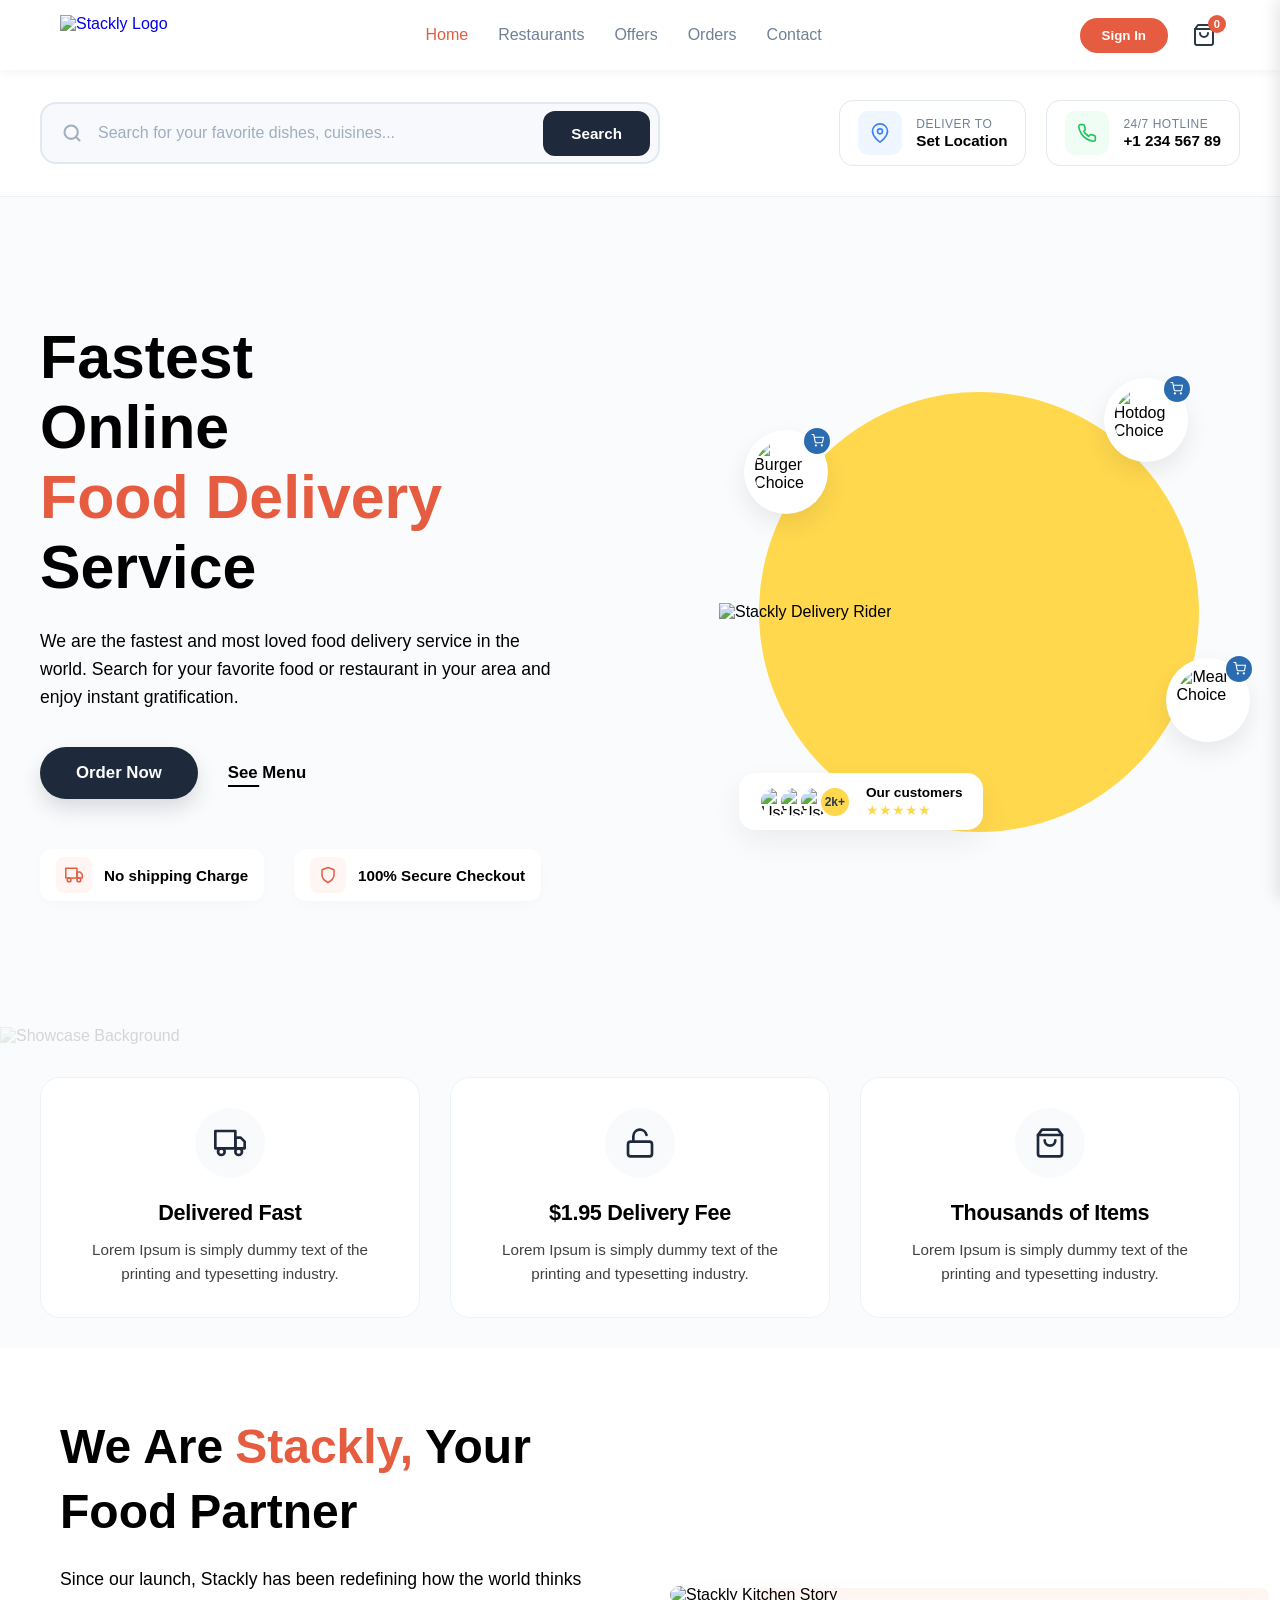
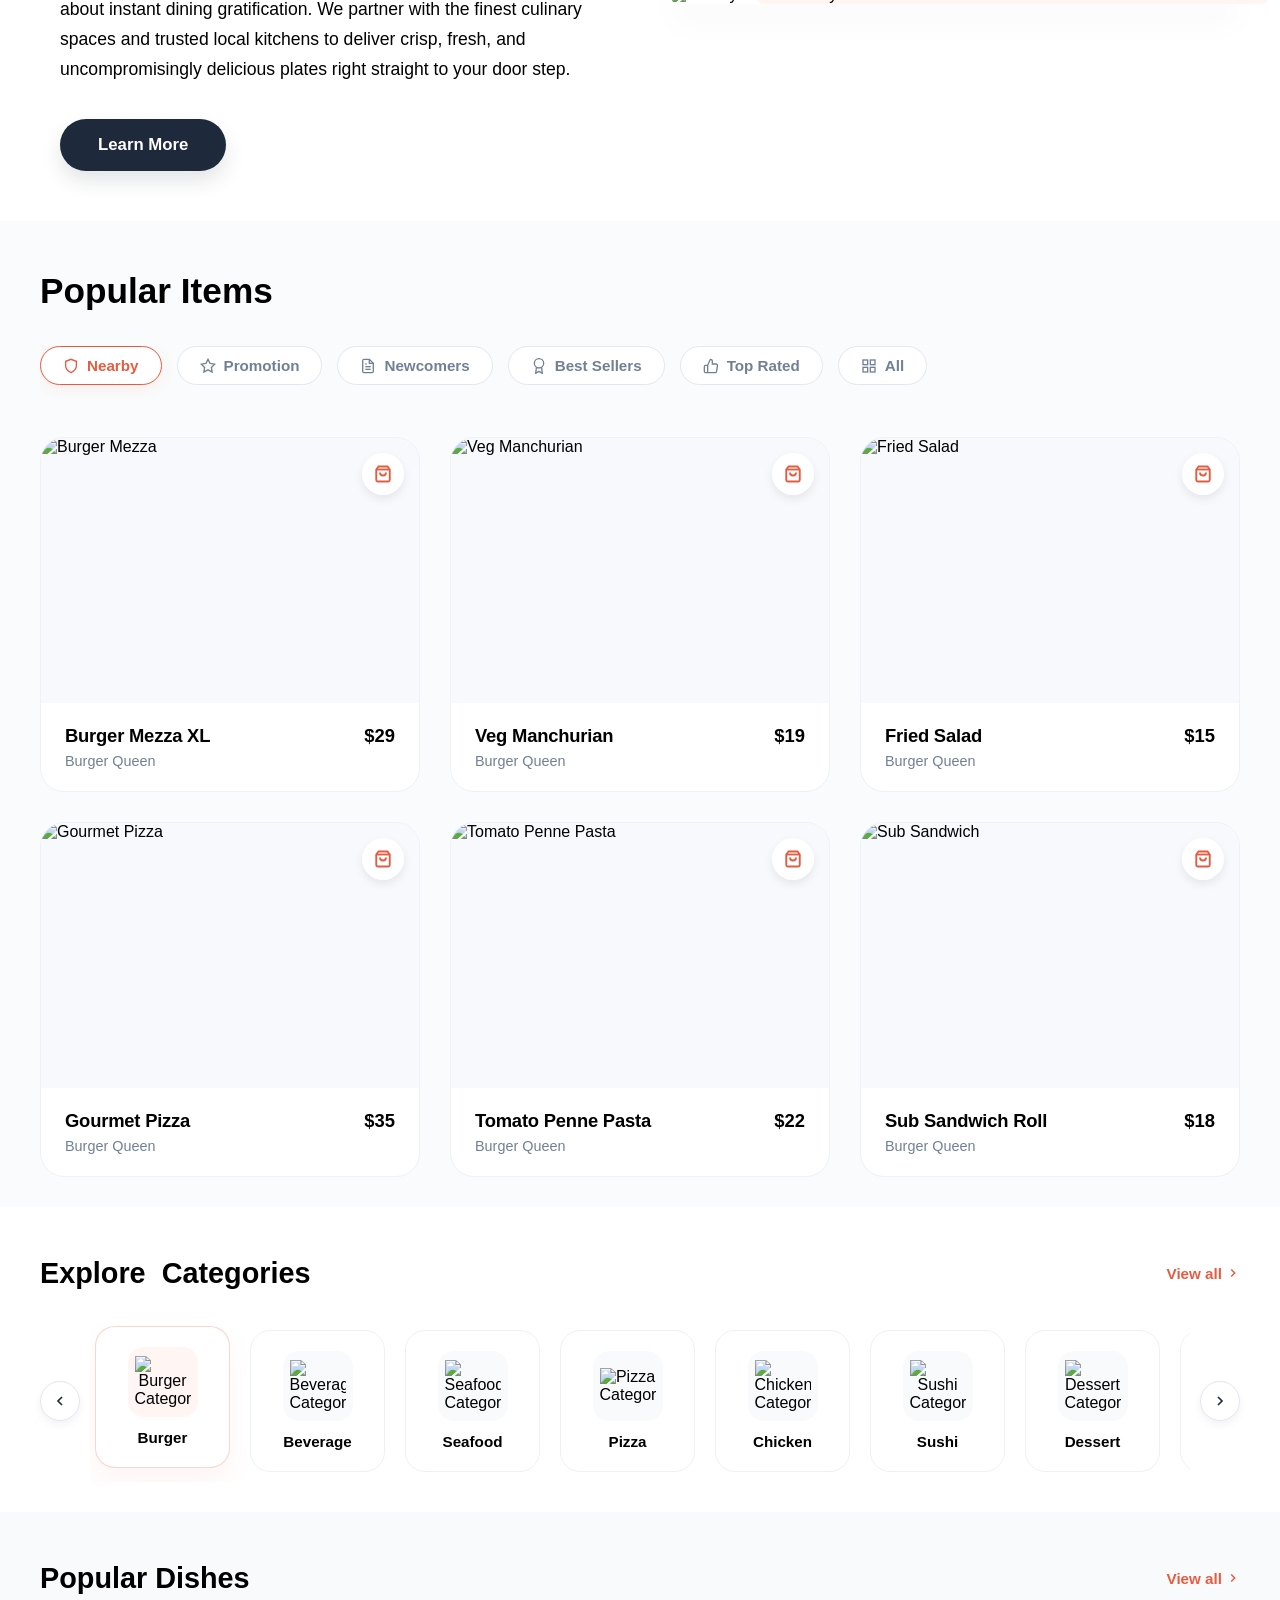
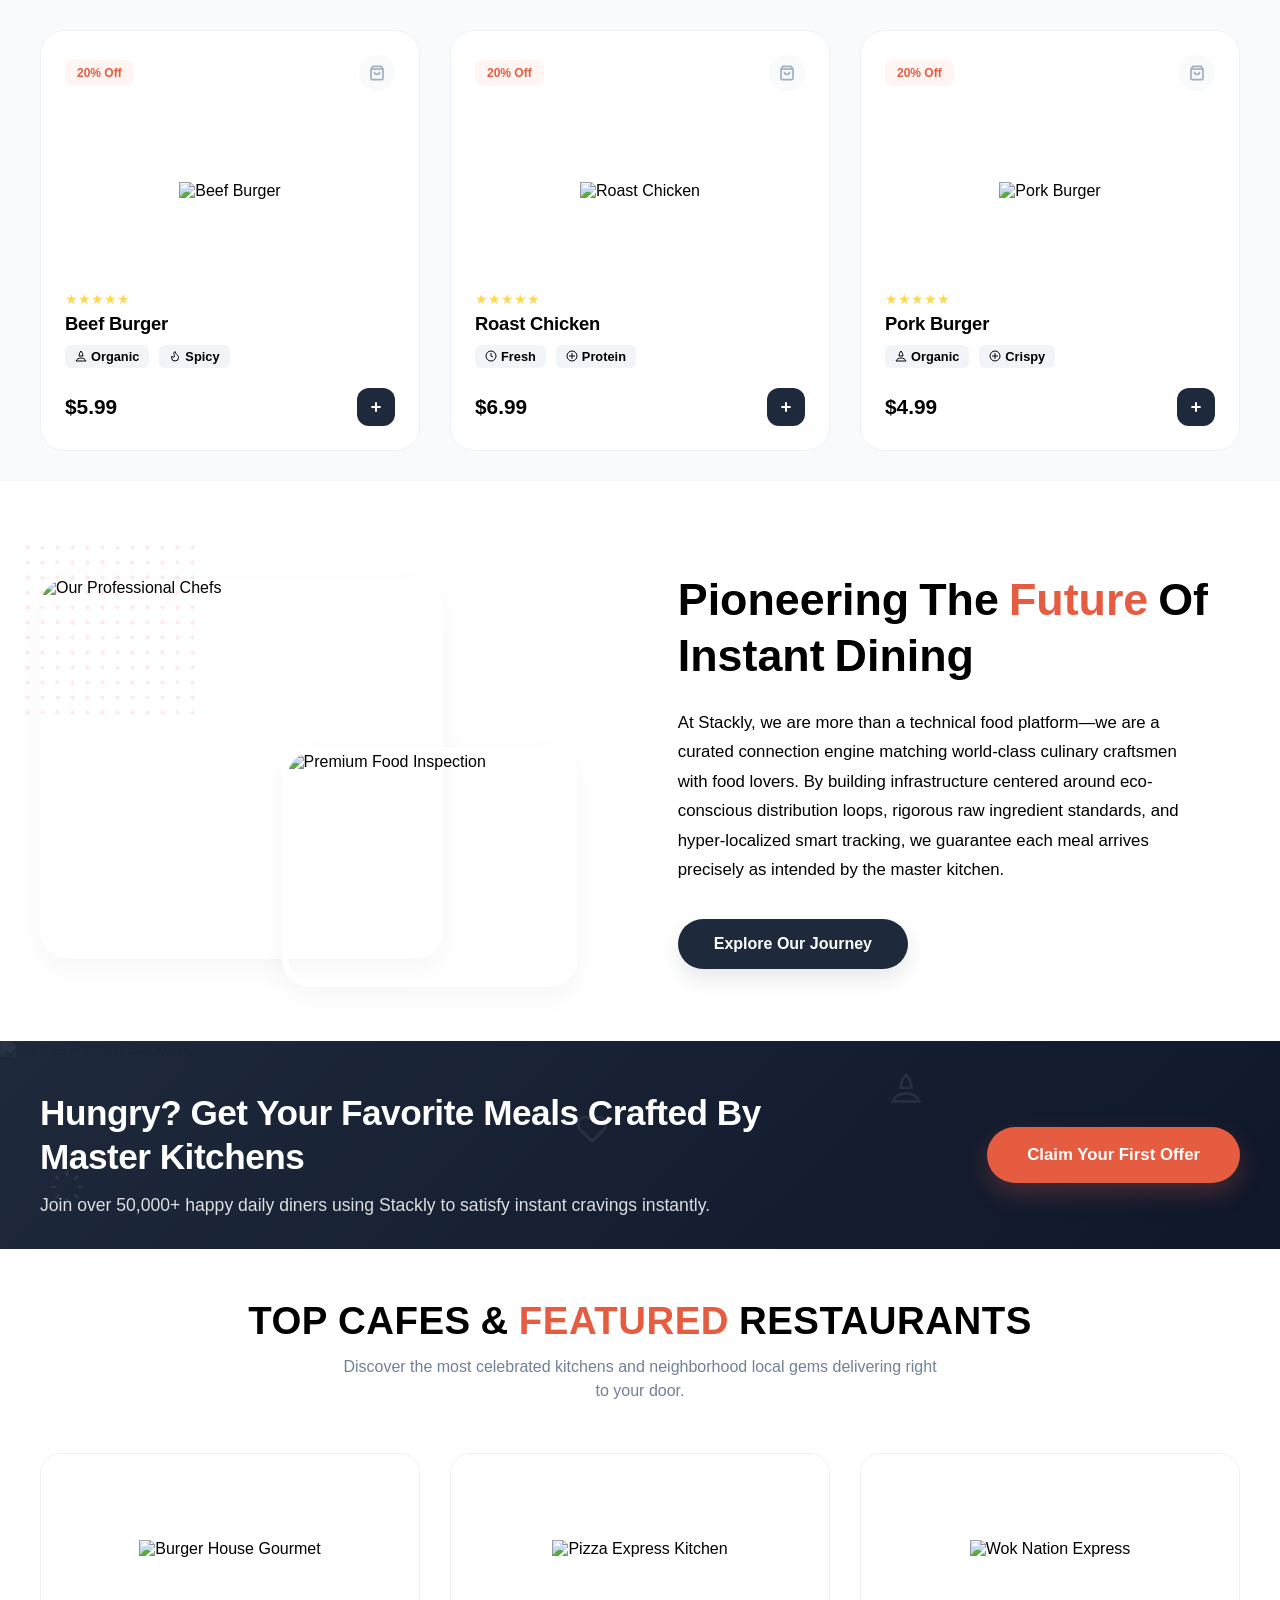
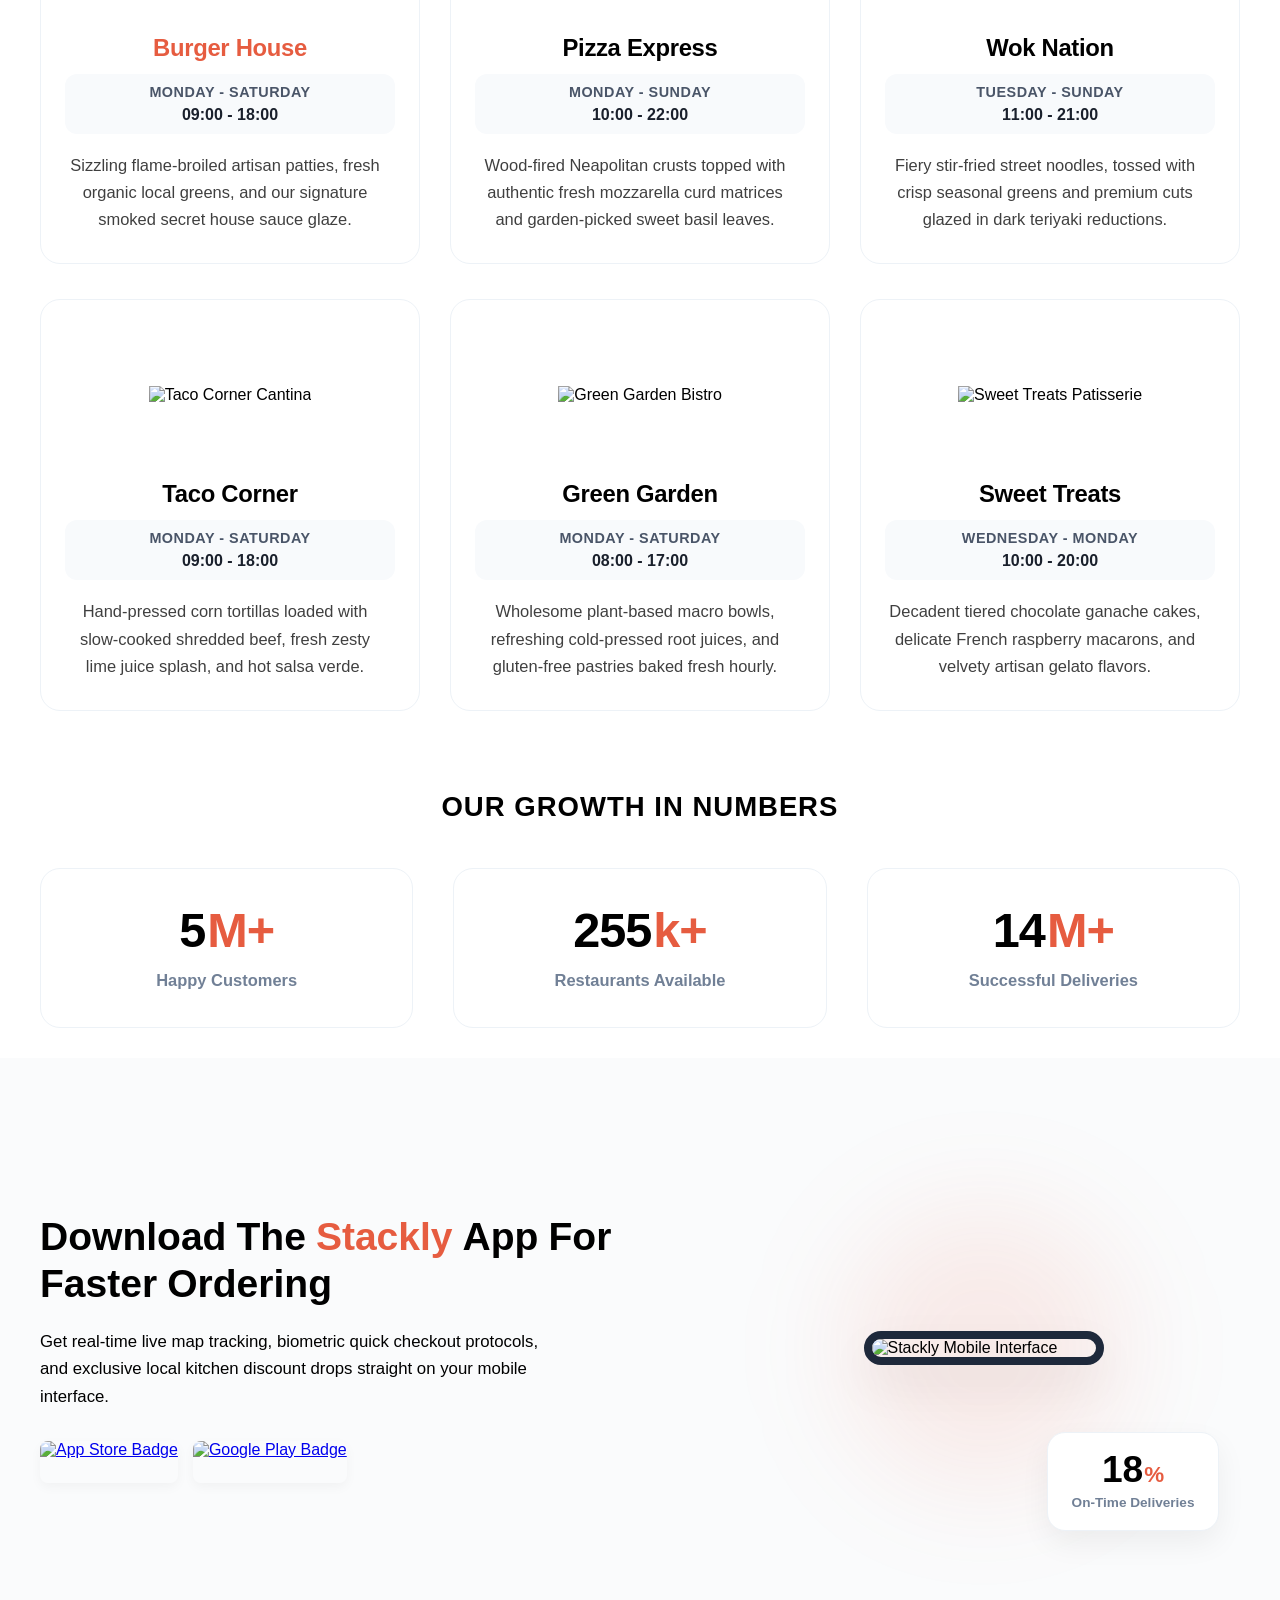
==== index.html @ bad21a30 "Add new project folder" ====
<!DOCTYPE html>
<html lang="en">
<head>
    <meta charset="UTF-8">
    <meta name="viewport" content="width=device-width, initial-scale=1.0">
    <title>Stackly - Food Delivery</title>
    <!-- FontAwesome for background food icons -->
    <link rel="stylesheet" href="https://cloudflare.com">
    <!-- Link to external CSS -->
    <link rel="stylesheet" href="style.css">
</head>
<body>

    <!-- PRELOADER PAGE -->
    <div id="preloader">
        <!-- Floating Decorative Vectors -->
        <i class="fa-solid fa-burger bg-icon"></i>
        <i class="fa-solid fa-pizza-slice bg-icon"></i>
        <i class="fa-solid fa-drumstick-bite bg-icon"></i>
        <i class="fa-solid fa-ice-cream bg-icon"></i>
        <i class="fa-solid fa-donut bg-icon"></i>
        <i class="fa-solid fa-hotdog bg-icon"></i>

        <div class="loader-content">
            <!-- Animated Scooter Vector -->
            <div class="scooter-wrapper">
                <div class="speed-lines"></div>
                <svg class="scooter-svg" viewBox="0 0 24 24">
                    <path d="M19 15c-1.66 0-3-1.34-3-3s1.34-3 3-3 3 1.34 3 3-1.34 3-3 3m-9-2c0-.55-.45-1-1-1H8v2h1c.55 0 1-.45 1-1m-4 2c-1.66 0-3-1.34-3-3s1.34-3 3-3 3 1.34 3 3-1.34 3-3 3m13.5-11H15v2h3.5c.28 0 .5.22.5.5v1.65l-2.08 4.16C16.58 9.53 16.1 9 15.5 9H11V7h1V5h-2v2h1v2H7.26c-.42-1.16-1.52-2-2.81-2-1.38 0-2.57.93-2.92 2.22L1 9.34V11h2.09c.35 1.29 1.54 2.22 2.92 2.22.84 0 1.6-.35 2.15-.92H11v1.42c-.6.47-1.08 1.12-1.35 1.88-1.27-.3-2.45-.6-3.65-.9l-.5 1.94c1.2.3 2.38.6 3.65.9C9.4 17.47 10.1 18 11 18h4.5c1.66 0 3-1.34 3-3v-1.78l2.67-5.34c.53-1.07-.25-2.38-1.45-2.38-.07 0-.15 0-.22.03V5.5c0-1.38-1.12-2.5-2.5-2.5z"/>
                </svg>
            </div>

            <!-- Brand Info -->
            <h1 class="brand-name">Stackly</h1>
            <p class="tagline">Deliciousness delivered instantly</p>

            <!-- Custom 2-second Bar -->
            <div class="progress-bar-container">
                <div class="progress-bar" id="progress"></div>
            </div>
        </div>
    </div>

    

<script>
    document.addEventListener("DOMContentLoaded", () => {
    const progressBar = document.getElementById("progress");
    const preloader = document.getElementById("preloader");

    // Start the progress bar animation immediately on DOM load
    setTimeout(() => {
        progressBar.style.width = "100%";
    }, 50);

    // Hide the preloader completely after exactly 2 seconds (2000 milliseconds)
    setTimeout(() => {
        preloader.classList.add("hide-preloader");
        document.body.style.overflow = "auto"; // Re-enable body scrolling
    }, 2000);
});

</script>

<header class="main-header">
        <div class="header-container">
            <!-- Brand Logo (Refreshes Page) -->
            <a href="index.html" class="logo-container" onclick="window.location.reload();">
                <img src="https://placeholder.com" alt="Stackly Logo" class="brand-logo">
            </a>

            <!-- Desktop Navigation Menus (Centered) -->
            <nav class="nav-menu">
                <a href="#" class="nav-link active">Home</a>
                <a href="#" class="nav-link">Restaurants</a>
                <a href="#" class="nav-link">Offers</a>
                <a href="#" class="nav-link">Orders</a>
                <a href="#" class="nav-link">Contact</a>
            </nav>

            <!-- Right Side Actions (Auth, Cart, Hamburger Trigger) -->
            <div class="header-actions">
                <button class="btn-auth">Sign In</button>
                
                <!-- Fixed Cart Icon using Inline SVG Vector -->
                <a href="404.html" class="cart-icon-btn" title="View Cart">
                    <svg class="header-svg-icon" viewBox="0 0 24 24" fill="none" stroke="currentColor" stroke-width="2" stroke-linecap="round" stroke-linejoin="round">
                        <path d="M6 2L3 6v14a2 2 0 0 0 2 2h14a2 2 0 0 0 2-2V6l-3-4z"></path>
                        <line x1="3" y1="6" x2="21" y2="6"></line>
                        <path d="M16 10a4 4 0 0 1-8 0"></path>
                    </svg>
                    <span class="cart-badge">0</span>
                </a>

                <!-- Mobile Hamburger Trigger using Inline SVG Vector -->
                <button class="hamburger-btn" id="hamburger-trigger" aria-label="Open Menu">
                    <svg class="header-svg-icon" viewBox="0 0 24 24" fill="none" stroke="currentColor" stroke-width="2" stroke-linecap="round" stroke-linejoin="round">
                        <line x1="3" y1="12" x2="21" y2="12"></line>
                        <line x1="3" y1="6" x2="21" y2="6"></line>
                        <line x1="3" y1="18" x2="21" y2="18"></line>
                    </svg>
                </button>
            </div>
        </div>
    </header>

    <!-- Mobile Navigation Drawer Overlay -->
    <div class="mobile-drawer-overlay" id="mobile-overlay"></div>

    <!-- Mobile Navigation Side Drawer (75% width) -->
    <aside class="mobile-drawer" id="mobile-drawer">
        <div class="drawer-header">
            <span class="drawer-brand">Stackly</span>
            <!-- Close Drawer Button using Inline SVG Vector -->
            <button class="close-drawer-btn" id="close-drawer" aria-label="Close Menu">
                <svg class="header-svg-icon" viewBox="0 0 24 24" fill="none" stroke="currentColor" stroke-width="2" stroke-linecap="round" stroke-linejoin="round">
                    <line x1="18" y1="6" x2="6" y2="18"></line>
                    <line x1="6" y1="6" x2="18" y2="18"></line>
                </svg>
            </button>
        </div>
        <nav class="mobile-nav-menu">
            <a href="#" class="mobile-nav-link active">Home</a>
            <a href="#" class="mobile-nav-link">Restaurants</a>
            <a href="#" class="mobile-nav-link">Offers</a>
            <a href="#" class="mobile-nav-link">Orders</a>
            <a href="#" class="mobile-nav-link">Contact</a>
        </nav>
        <div class="drawer-footer">
            <button class="btn-auth-mobile">Sign In</button>
        </div>
    </aside>

  

  



<script>
 document.addEventListener("DOMContentLoaded", () => {
    const hamburgerTrigger = document.getElementById("hamburger-trigger");
    const closeDrawerBtn = document.getElementById("close-drawer");
    const mobileOverlay = document.getElementById("mobile-overlay");
    const mobileDrawer = document.getElementById("mobile-drawer");
    const bodyElement = document.body;

    // Open Drawer Menu and Activate Scroll Lock
    function openMobileMenu() {
        mobileDrawer.classList.add("active");
        mobileOverlay.classList.add("active");
        bodyElement.classList.add("no-scroll");
    }

    // Close Drawer Menu and Restore Page Scrolling
    function closeMobileMenu() {
        mobileDrawer.classList.remove("active");
        mobileOverlay.classList.remove("active");
        bodyElement.classList.remove("no-scroll");
    }

    // Event Bindings
    if (hamburgerTrigger) {
        hamburgerTrigger.addEventListener("click", openMobileMenu);
    }

    if (closeDrawerBtn) {
        closeDrawerBtn.addEventListener("click", closeMobileMenu);
    }

    if (mobileOverlay) {
        mobileOverlay.addEventListener("click", closeMobileMenu);
    }
});


</script>

<!-- SEARCH & UTILITY LOCATION ROW -->
<section class="utility-section">
    <div class="utility-container">
        
        <!-- Left Side: Interactive Smart Search Field -->
        <div class="utility-search-box">
            <form id="hero-search-form" class="search-form-wrapper" novalidate>
                <div class="input-field-group">
                    <span class="input-icon">
                        <svg viewBox="0 0 24 24" fill="none" stroke="currentColor" stroke-width="2.5" stroke-linecap="round" stroke-linejoin="round"><circle cx="11" cy="11" r="8"></circle><line x1="21" y1="21" x2="16.65" y2="16.65"></line></svg>
                    </span>
                    <input type="text" id="food-search-input" placeholder="Search for your favorite dishes, cuisines..." autocomplete="off">
                    <span class="validation-bubble" id="search-error-msg">Please fill the field</span>
                </div>
                <button type="submit" class="btn-search-submit">Search</button>
            </form>
        </div>

        <!-- Right Side: Contact & Location Quick Filters -->
        <div class="utility-actions-box">
            <!-- Delivery Location Setup button -->
            <a href="404.html" class="utility-action-btn location-setup-btn" title="Set Location">
                <span class="action-icon-wrapper location-icon">
                    <svg viewBox="0 0 24 24" fill="none" stroke="currentColor" stroke-width="2" stroke-linecap="round" stroke-linejoin="round"><path d="M21 10c0 7-9 13-9 13s-9-6-9-13a9 9 0 0 1 18 0z"></path><circle cx="12" cy="10" r="3"></circle></svg>
                </span>
                <div class="action-btn-text">
                    <span class="btn-subtext">Deliver to</span>
                    <strong class="btn-maintext">Set Location</strong>
                </div>
            </a>

            <!-- Quick Support Hotline Callout -->
            <a href="404.html" class="utility-action-btn phone-support-btn" title="Call Support">
                <span class="action-icon-wrapper phone-icon">
                    <svg viewBox="0 0 24 24" fill="none" stroke="currentColor" stroke-width="2" stroke-linecap="round" stroke-linejoin="round"><path d="M22 16.92v3a2 2 0 0 1-2.18 2 19.79 19.79 0 0 1-8.63-3.07 19.5 19.5 0 0 1-6-6 19.79 19.79 0 0 1-3.07-8.67A2 2 0 0 1 4.11 2h3a2 2 0 0 1 2 1.72 12.84 12.84 0 0 0 .7 2.81 2 2 0 0 1-.45 2.11L8.09 9.91a16 16 0 0 0 6 6l1.27-1.27a2 2 0 0 1 2.11-.45 12.84 12.84 0 0 0 2.81.7A2 2 0 0 1 22 16.92z"></path></svg>
                </span>
                <div class="action-btn-text">
                    <span class="btn-subtext">24/7 Hotline</span>
                    <strong class="btn-maintext">+1 234 567 89</strong>
                </div>
            </a>
        </div>

    </div>
</section>

<style>
    /* --- Utility Section Structural Framework --- */
.utility-section {
    padding: 30px 20px;
    background-color: #ffffff;
    border-bottom: 1px solid #edf2f7;
    position: relative;
    z-index: 10;
}

.utility-container {
    max-width: 1200px;
    margin: 0 auto;
    display: flex;
    justify-content: space-between;
    align-items: center;
    gap: 30px;
    width: 100%;
}

/* --- Left Column: Form & Validation UI --- */
.utility-search-box {
    flex: 1;
    max-width: 620px;
}

.search-form-wrapper {
    display: flex;
    align-items: center;
    background-color: #f7f9fc;
    border: 2px solid #e2e8f0;
    border-radius: 16px;
    padding: 6px 8px;
    transition: border-color var(--transition-fast), box-shadow var(--transition-fast);
}

.search-form-wrapper:focus-within {
    border-color: var(--primary-color);
    box-shadow: 0 0 0 4px rgba(230, 92, 64, 0.1);
    background-color: #ffffff;
}

.input-field-group {
    position: relative;
    display: flex;
    align-items: center;
    flex: 1;
}

.input-icon {
    color: #a0aec0;
    margin-left: 12px;
    display: inline-flex;
    align-items: center;
}

.input-icon svg {
    width: 20px;
    height: 20px;
}

#food-search-input {
    width: 100%;
    border: none;
    background: transparent;
    padding: 14px 16px;
    font-size: 1rem;
    font-weight: 500;
    color: #000000;
    outline: none;
}

#food-search-input::placeholder {
    color: #a0aec0;
}

.btn-search-submit {
    background-color: #1e293b;
    color: var(--white);
    border: none;
    padding: 14px 28px;
    border-radius: 12px;
    font-weight: 700;
    font-size: 0.95rem;
    cursor: pointer;
    transition: background-color var(--transition-fast), transform 0.1s ease;
}

.btn-search-submit:hover {
    background-color: var(--primary-color);
}

.btn-search-submit:active {
    transform: scale(0.97);
}

/* Intelligent Validation Bubble Popup */
.validation-bubble {
    position: absolute;
    bottom: calc(100% + 15px);
    left: 16px;
    background-color: #ff4d4d;
    color: var(--white);
    padding: 8px 16px;
    border-radius: 8px;
    font-size: 0.85rem;
    font-weight: 600;
    box-shadow: 0 4px 12px rgba(255, 77, 77, 0.25);
    opacity: 0;
    visibility: hidden;
    transform: translateY(10px);
    transition: opacity 0.3s cubic-bezier(0.175, 0.885, 0.32, 1.275), 
                transform 0.3s cubic-bezier(0.175, 0.885, 0.32, 1.275);
}

.validation-bubble::after {
    content: '';
    position: absolute;
    top: 100%;
    left: 20px;
    border-width: 6px;
    border-style: solid;
    border-color: #ff4d4d transparent transparent transparent;
}

.validation-bubble.show-error {
    opacity: 1;
    visibility: visible;
    transform: translateY(0);
}

/* Shake Animation Framework for errors */
@keyframes errorShake {
    0%, 100% { transform: translateX(0); }
    20%, 60% { transform: translateX(-6px); }
    40%, 80% { transform: translateX(6px); }
}

.search-form-wrapper.shake {
    animation: errorShake 0.4s ease-in-out;
    border-color: #ff4d4d !important;
}

/* --- Right Column: Utility Action Cards --- */
.utility-actions-box {
    display: flex;
    align-items: center;
    gap: 20px;
}

.utility-action-btn {
    display: flex;
    align-items: center;
    gap: 14px;
    background-color: #ffffff;
    border: 1px solid #e2e8f0;
    padding: 10px 18px;
    border-radius: 14px;
    text-decoration: none;
    transition: border-color var(--transition-fast), box-shadow var(--transition-fast), transform var(--transition-fast);
}

.utility-action-btn:hover {
    border-color: var(--primary-color);
    box-shadow: 0 6px 16px rgba(0, 0, 0, 0.04);
    transform: translateY(-2px);
}

.action-icon-wrapper {
    width: 44px;
    height: 44px;
    border-radius: 10px;
    display: flex;
    align-items: center;
    justify-content: center;
    transition: background-color var(--transition-fast), color var(--transition-fast);
}

.location-icon { background-color: #eff6ff; color: #3b82f6; }
.phone-icon { background-color: #f0fdf4; color: #22c55e; }

.utility-action-btn:hover .location-icon { background-color: #3b82f6; color: var(--white); }
.utility-action-btn:hover .phone-icon { background-color: #22c55e; color: var(--white); }

.action-icon-wrapper svg {
    width: 20px;
    height: 20px;
}

.action-btn-text {
    display: flex;
    flex-direction: column;
}

.btn-subtext {
    font-size: 0.75rem;
    color: #718096;
    font-weight: 500;
    text-transform: uppercase;
    letter-spacing: 0.5px;
}

.btn-maintext {
    font-size: 0.95rem;
    color: #000000;
    font-weight: 700;
    margin-top: 1px;
}

/* --- Cross-Device Grid Responsiveness --- */
@media (max-width: 991px) {
    .utility-container {
        flex-direction: column;
        align-items: stretch;
        gap: 20px;
    }
    .utility-search-box {
        max-width: 100%;
    }
    .utility-actions-box {
        justify-content: flex-start;
    }
}

@media (max-width: 580px) {
    .utility-actions-box {
        flex-direction: column;
        align-items: stretch;
        gap: 12px;
    }
    .search-form-wrapper {
        flex-direction: column;
        padding: 8px;
        gap: 8px;
        border-radius: 12px;
    }
    .input-field-group {
        width: 100%;
    }
    #food-search-input {
        padding: 10px 12px;
    }
    .btn-search-submit {
        width: 100%;
        padding: 12px;
    }
    .validation-bubble {
        bottom: auto;
        top: calc(100% + 8px);
        left: 0;
        width: 100%;
        text-align: center;
        z-index: 20;
    }
    .validation-bubble::after {
        display: none; /* Hide standard structural pointer on small views */
    }
}

</style>

<script>
    // --- Search Field Inline Validation Mechanics ---
document.addEventListener("DOMContentLoaded", () => {
    const searchForm = document.getElementById("hero-search-form");
    const searchInput = document.getElementById("food-search-input");
    const errorMsg = document.getElementById("search-error-msg");

    if (searchForm && searchInput && errorMsg) {
        searchForm.addEventListener("submit", (e) => {
            e.preventDefault(); // Pause pipeline to evaluate content space
            
            const queryValue = searchInput.value.trim();

            if (queryValue === "") {
                // Trigger structural error configuration flags
                searchForm.classList.add("shake");
                errorMsg.classList.add("show-error");

                // Reset animation classes after visual completion sequence
                setTimeout(() => {
                    searchForm.classList.remove("shake");
                }, 400);
            } else {
                // Input validation passes successfully -> route directly into 404 page layout
                window.location.href = "404.html";
            }
        });

        // Proactively hide visual error indicators when the user types a correction
        searchInput.addEventListener("input", () => {
            if (searchInput.value.trim() !== "") {
                errorMsg.classList.remove("show-error");
            }
        });
    }
});

</script>
<section class="hero-section">
    <div class="hero-container">
        
        <!-- Left Side Text & Action Column -->
        <div class="hero-left-content">
            <h1 class="hero-title">
                <span class="slide-word left">Fastest</span>
                <span class="slide-word right">Online</span>
                <span class="slide-word left accent-text">Food Delivery</span>
                <span class="slide-word right">Service</span>
            </h1>
            
            <p class="hero-description">
                We are the fastest and most loved food delivery service in the world. Search for your favorite food or restaurant in your area and enjoy instant gratification.
            </p>
            
            <div class="hero-cta-group">
                <button class="btn-primary-cta">Order Now</button>
                <a href="#" class="btn-text-link">See Menu</a>
            </div>
            
            <!-- Sequential Trust Badges -->
            <div class="hero-features-list">
                <div class="feature-item">
                    <div class="feature-icon-box">
                        <svg viewBox="0 0 24 24" fill="none" stroke="currentColor" stroke-width="2" stroke-linecap="round" stroke-linejoin="round"><rect x="1" y="3" width="15" height="13"></rect><polygon points="16 8 20 8 23 11 23 16 16 16 16 8"></polygon><circle cx="5.5" cy="18.5" r="2.5"></circle><circle cx="18.5" cy="18.5" r="2.5"></circle></svg>
                    </div>
                    <span class="feature-text">No shipping Charge</span>
                </div>
                <div class="feature-item">
                    <div class="feature-icon-box">
                        <svg viewBox="0 0 24 24" fill="none" stroke="currentColor" stroke-width="2" stroke-linecap="round" stroke-linejoin="round"><path d="M12 22s8-4 8-10V5l-8-3-8 3v7c0 6 8 10 8 10z"></path></svg>
                    </div>
                    <span class="feature-text">100% Secure Checkout</span>
                </div>
            </div>
        </div>

        <!-- Right Side Banner Imagery -->
        <div class="hero-right-graphics">
            <!-- Yellow Backdrop Disc -->
            <div class="yellow-circle-backdrop"></div>
            
            <!-- Main Courier Component Image -->
            <div class="main-image-wrapper">
                <img src="https://placeholder.com" alt="Stackly Delivery Rider" class="delivery-hero-img">
            </div>

            <!-- Floating Product Food Badges -->
            <div class="floating-badge badge-burger">
                <img src="https://placeholder.com" alt="Burger Choice">
                <span class="badge-cart-indicator"><svg viewBox="0 0 24 24" fill="none" stroke="currentColor" stroke-width="2"><circle cx="9" cy="21" r="1"></circle><circle cx="20" cy="21" r="1"></circle><path d="M1 1h4l2.68 13.39a2 2 0 0 0 2 1.61h9.72a2 2 0 0 0 2-1.61L23 6H6"></path></svg></span>
            </div>
            <div class="floating-badge badge-hotdog">
                <img src="https://placeholder.com" alt="Hotdog Choice">
                <span class="badge-cart-indicator"><svg viewBox="0 0 24 24" fill="none" stroke="currentColor" stroke-width="2"><circle cx="9" cy="21" r="1"></circle><circle cx="20" cy="21" r="1"></circle><path d="M1 1h4l2.68 13.39a2 2 0 0 0 2 1.61h9.72a2 2 0 0 0 2-1.61L23 6H6"></path></svg></span>
            </div>
            <div class="floating-badge badge-combo">
                <img src="https://placeholder.com" alt="Meal Choice">
                <span class="badge-cart-indicator"><svg viewBox="0 0 24 24" fill="none" stroke="currentColor" stroke-width="2"><circle cx="9" cy="21" r="1"></circle><circle cx="20" cy="21" r="1"></circle><path d="M1 1h4l2.68 13.39a2 2 0 0 0 2 1.61h9.72a2 2 0 0 0 2-1.61L23 6H6"></path></svg></span>
            </div>

            <!-- Social Proof Floating Review Card -->
            <div class="floating-card-customers">
                <div class="customer-avatar-row">
                    <img src="https://placeholder.com" alt="User 1" class="avatar-thumb">
                    <img src="https://placeholder.com" alt="User 2" class="avatar-thumb">
                    <img src="https://placeholder.com" alt="User 3" class="avatar-thumb">
                    <div class="avatar-count-badge">2k+</div>
                </div>
                <div class="customer-card-text">
                    <strong>Our customers</strong>
                    <span class="rating-stars">★★★★★</span>
                </div>
            </div>
        </div>

    </div>
</section>

<style>
    /* --- Global Theme Reference Tokens --- */
:root {
    --primary-color: #e65c40; 
    --text-dark: #2d3748;
    --text-light: #718096;
    --white: #ffffff;
}

/* --- Hero Layout Structural Container --- */
.hero-section {
    padding: 80px 20px;
    background-color: #fafbfc;
    overflow: hidden;
    min-height: calc(100vh - 70px);
    display: flex;
    align-items: center;
}

.hero-container {
    max-width: 1200px;
    margin: 0 auto;
    display: grid;
    grid-template-columns: 1.1fr 0.9fr;
    gap: 40px;
    align-items: center;
    width: 100%;
}

/* --- Typography Color & Entry Sequences --- */
.hero-left-content {
    display: flex;
    flex-direction: column;
}

.hero-title {
    font-size: 3.8rem;
    font-weight: 800;
    line-height: 1.15;
    color: #000000; /* Solid Black */
    margin-bottom: 24px;
    display: flex;
    flex-direction: column;
}

.accent-text {
    color: var(--primary-color);
}

/* Staggered text component inputs */
.slide-word {
    display: inline-block;
    opacity: 0;
    animation: slideInWord 0.8s cubic-bezier(0.16, 1, 0.3, 1) forwards;
}

.slide-word.left { transform: translateX(-60px); }
.slide-word.right { transform: translateX(60px); }

.slide-word:nth-child(1) { animation-delay: 0.1s; }
.slide-word:nth-child(2) { animation-delay: 0.2s; }
.slide-word:nth-child(3) { animation-delay: 0.3s; }
.slide-word:nth-child(4) { animation-delay: 0.4s; }

@keyframes slideInWord {
    to {
        opacity: 1;
        transform: translateX(0);
    }
}

.hero-description {
    font-size: 1.1rem;
    color: #000000; /* Solid Black */
    line-height: 1.6;
    margin-bottom: 35px;
    max-width: 520px;
    opacity: 0;
    transform: translateY(20px);
    animation: fadeInUpContent 0.8s cubic-bezier(0.16, 1, 0.3, 1) 0.5s forwards;
}

.hero-cta-group {
    display: flex;
    align-items: center;
    gap: 30px;
    margin-bottom: 50px;
    opacity: 0;
    transform: translateY(20px);
    animation: fadeInUpContent 0.8s cubic-bezier(0.16, 1, 0.3, 1) 0.6s forwards;
}

@keyframes fadeInUpContent {
    to {
        opacity: 1;
        transform: translateY(0);
    }
}

/* --- Call To Action Buttons & Hovers --- */
.btn-primary-cta {
    background-color: #1e293b;
    color: var(--white);
    border: none;
    padding: 16px 36px;
    border-radius: 30px;
    font-size: 1.05rem;
    font-weight: 700;
    cursor: pointer;
    box-shadow: 0 10px 20px rgba(30, 41, 59, 0.15);
    transition: all 0.3s cubic-bezier(0.25, 0.8, 0.25, 1);
}

.btn-primary-cta:hover {
    background-color: var(--primary-color);
    box-shadow: 0 12px 24px rgba(230, 92, 64, 0.3);
    transform: translateY(-3px);
}

.btn-text-link {
    font-size: 1.05rem;
    font-weight: 700;
    color: #000000;
    text-decoration: none;
    position: relative;
    padding: 4px 0;
}

.btn-text-link::after {
    content: '';
    position: absolute;
    bottom: 0;
    left: 0;
    width: 100%;
    height: 2px;
    background-color: #000000;
    transform: scaleX(0.4);
    transform-origin: left;
    transition: transform 0.3s ease;
}

.btn-text-link:hover::after {
    transform: scaleX(1);
    background-color: var(--primary-color);
}

.btn-text-link:hover {
    color: var(--primary-color);
}

/* --- Trust Indicator Features --- */
.hero-features-list {
    display: flex;
    gap: 30px;
    flex-wrap: wrap;
}

.feature-item {
    display: flex;
    align-items: center;
    gap: 12px;
    opacity: 0;
    transform: scale(0.9);
    animation: popInFeature 0.6s cubic-bezier(0.34, 1.56, 0.64, 1) forwards;
    padding: 8px 16px;
    background: var(--white);
    border-radius: 12px;
    box-shadow: 0 4px 12px rgba(0,0,0,0.02);
    transition: transform 0.3s ease, box-shadow 0.3s ease;
}

.feature-item:hover {
    transform: translateY(-4px) scale(1.02);
    box-shadow: 0 8px 20px rgba(0,0,0,0.06);
}

.feature-item:nth-child(1) { animation-delay: 0.8s; }
.feature-item:nth-child(2) { animation-delay: 0.9s; }

@keyframes popInFeature {
    to {
        opacity: 1;
        transform: scale(1);
    }
}

.feature-icon-box {
    width: 36px;
    height: 36px;
    background-color: #fff5f2;
    border-radius: 8px;
    display: flex;
    align-items: center;
    justify-content: center;
    color: var(--primary-color);
}

.feature-icon-box svg {
    width: 18px;
    height: 18px;
    stroke: currentColor;
}

.feature-text {
    font-size: 0.95rem;
    font-weight: 600;
    color: #000000;
}

/* --- Graphical Composition Alignment --- */
.hero-right-graphics {
    position: relative;
    display: flex;
    justify-content: center;
    align-items: center;
    height: 520px;
}

.yellow-circle-backdrop {
    position: absolute;
    width: 440px;
    height: 440px;
    background-color: #ffd84d; 
    border-radius: 50%;
    z-index: 1;
}

.main-image-wrapper {
    position: relative;
    z-index: 2;
    width: 100%;
    max-width: 520px;
    transition: transform 0.5s cubic-bezier(0.25, 0.8, 0.25, 1);
}

.main-image-wrapper:hover {
    transform: scale(1.03) translateY(-5px);
}

.delivery-hero-img {
    width: 100%;
    height: auto;
    object-fit: contain;
}

/* --- Floating Elements & Badges --- */
.floating-badge {
    position: absolute;
    background-color: var(--white);
    padding: 10px;
    border-radius: 50%;
    box-shadow: 0 10px 25px rgba(0, 0, 0, 0.08);
    z-index: 3;
    width: 84px;
    height: 84px;
    display: flex;
    align-items: center;
    justify-content: center;
    transition: transform 0.3s ease, box-shadow 0.3s ease;
}

.floating-badge img {
    width: 100%;
    height: 100%;
    object-fit: cover;
    border-radius: 50%;
}

.floating-badge:hover {
    transform: scale(1.15) translateY(-5px) !important;
    box-shadow: 0 15px 30px rgba(230, 92, 64, 0.2);
    cursor: pointer;
}

.badge-burger { top: 15%; left: 5%; animation: floatCycleOne 4s ease-in-out infinite alternate; }
.badge-hotdog { top: 5%; right: 10%; animation: floatCycleTwo 4.5s ease-in-out infinite alternate; }
.badge-combo { bottom: 25%; right: -2%; animation: floatCycleOne 3.8s ease-in-out infinite alternate 0.5s; }

.badge-cart-indicator {
    position: absolute;
    top: -2px;
    right: -2px;
    background-color: #2b6cb0;
    color: var(--white);
    width: 26px;
    height: 26px;
    border-radius: 50%;
    display: flex;
    align-items: center;
    justify-content: center;
}

.badge-cart-indicator svg {
    width: 13px;
    height: 13px;
    stroke: currentColor;
}

@keyframes floatCycleOne {
    0% { transform: translateY(0); }
    100% { transform: translateY(-15px); }
}

@keyframes floatCycleTwo {
    0% { transform: translateY(0); }
    100% { transform: translateY(15px); }
}

/* --- Customer Review Floating Card --- */
.floating-card-customers {
    position: absolute;
    bottom: 8%;
    left: 4%;
    background-color: var(--white);
    padding: 12px 20px;
    border-radius: 16px;
    box-shadow: 0 12px 30px rgba(0,0,0,0.06);
    z-index: 4;
    display: flex;
    align-items: center;
    gap: 15px;
    animation: floatCycleTwo 5s ease-in-out infinite alternate 0.2s;
    transition: transform 0.3s ease;
}

.floating-card-customers:hover {
    transform: scale(1.05);
}

.customer-avatar-row {
    display: flex;
    align-items: center;
}

.avatar-thumb {
    width: 32px;
    height: 32px;
    border-radius: 50%;
    border: 2px solid var(--white);
    margin-right: -12px;
    object-fit: cover;
}

.avatar-count-badge {
    width: 32px;
    height: 32px;
    border-radius: 50%;
    background-color: #ffd84d;
    color: var(--text-dark);
    font-size: 0.75rem;
    font-weight: 700;
    border: 2px solid var(--white);
    display: flex;
    align-items: center;
    justify-content: center;
}

.customer-card-text {
    display: flex;
    flex-direction: column;
}

.customer-card-text strong {
    font-size: 0.85rem;
    color: #000000;
}

.rating-stars {
    color: #ffd84d;
    font-size: 0.85rem;
    margin-top: 2px;
}

/* --- Responsive Breakpoints --- */
@media (max-width: 1024px) {
    .hero-title { font-size: 3rem; }
    .yellow-circle-backdrop { width: 360px; height: 360px; }
}

@media (max-width: 768px) {
    .hero-container {
        grid-template-columns: 1fr;
        text-align: center;
        gap: 60px;
    }
    .hero-title { align-items: center; font-size: 2.8rem; }
    .hero-description { margin: 0 auto 35px auto; }
    .hero-cta-group { justify-content: center; }
    .hero-features-list { justify-content: center; }
    .hero-right-graphics { height: 440px; order: -1; }
    .yellow-circle-backdrop { width: 320px; height: 320px; }
    .floating-badge { width: 70px; height: 70px; }
}

@media (max-width: 480px) {
    .hero-title { font-size: 2.2rem; }
    .floating-card-customers { display: none; } 
    .yellow-circle-backdrop { width: 260px; height: 260px; }
}

</style>

<script>
    document.addEventListener("DOMContentLoaded", () => {
    const primaryCta = document.querySelector('.btn-primary-cta');
    if (primaryCta) {
        primaryCta.addEventListener('click', () => {
            primaryCta.style.transform = 'scale(0.95)';
            setTimeout(() => {
                primaryCta.style.transform = 'none';
            }, 100);
        });
    }
});

</script>

<!-- FEATURES SHOWCASE ROW -->
<section class="features-showcase-section">
    <!-- Dedicated Graphic Image Tag for full-bleed section background visual -->
    <img src="https://placeholder.com" alt="Showcase Background" class="features-bg-image-layer">

    <div class="features-showcase-container" id="features-swap-container">
        
        <!-- Feature Item 1 -->
        <div class="feature-card" style="order: 0;">
            <div class="feature-card-icon-box">
                <!-- Thousands of Items SVG -->
                <svg viewBox="0 0 24 24" fill="none" stroke="currentColor" stroke-width="2" stroke-linecap="round" stroke-linejoin="round">
                    <path d="M6 2L3 6v14a2 2 0 0 0 2 2h14a2 2 0 0 0 2-2V6l-3-4z"></path>
                    <line x1="3" y1="6" x2="21" y2="6"></line>
                    <path d="M16 10a4 4 0 0 1-8 0"></path>
                </svg>
            </div>
            <h3 class="feature-card-title">Thousands of Items</h3>
            <p class="feature-card-desc">Lorem Ipsum is simply dummy text of the printing and typesetting industry.</p>
        </div>

        <!-- Feature Item 2 -->
        <div class="feature-card" style="order: 1;">
            <div class="feature-card-icon-box">
                <!-- Delivered Fast SVG -->
                <svg viewBox="0 0 24 24" fill="none" stroke="currentColor" stroke-width="2" stroke-linecap="round" stroke-linejoin="round">
                    <rect x="1" y="3" width="15" height="13"></rect>
                    <polygon points="16 8 20 8 23 11 23 16 16 16 16 8"></polygon>
                    <circle cx="5.5" cy="18.5" r="2.5"></circle>
                    <circle cx="18.5" cy="18.5" r="2.5"></circle>
                </svg>
            </div>
            <h3 class="feature-card-title">Delivered Fast</h3>
            <p class="feature-card-desc">Lorem Ipsum is simply dummy text of the printing and typesetting industry.</p>
        </div>

        <!-- Feature Item 3 -->
        <div class="feature-card" style="order: 2;">
            <div class="feature-card-icon-box">
                <!-- Delivery Fee SVG -->
                <svg viewBox="0 0 24 24" fill="none" stroke="currentColor" stroke-width="2" stroke-linecap="round" stroke-linejoin="round">
                    <rect x="3" y="11" width="18" height="11" rx="2" ry="2"></rect>
                    <path d="M7 11V7a5 5 0 0 1 9.9-1"></path>
                </svg>
            </div>
            <h3 class="feature-card-title">$1.95 Delivery Fee</h3>
            <p class="feature-card-desc">Lorem Ipsum is simply dummy text of the printing and typesetting industry.</p>
        </div>

    </div>
</section>

<style>
    /* --- Features Showcase Framework --- */
.features-showcase-section {
    /* Precise requested padding profile: 50px top, 30px bottom */
    padding: 50px 20px 30px 20px;
    position: relative;
    overflow: hidden;
    background-color: #fafbfc; /* Fallback baseline coloration */
}

/* --- Section Background Visual Layer --- */
.features-bg-image-layer {
    position: absolute;
    top: 0;
    left: 0;
    width: 100%;
    height: 100%;
    object-fit: cover;
    z-index: 1;
    pointer-events: none;
    opacity: 0.15; /* Subdued opacity level so text components retain high readability contrast */
}

.features-showcase-container {
    max-width: 1200px;
    margin: 0 auto;
    display: grid;
    grid-template-columns: repeat(3, 1fr);
    gap: 30px;
    width: 100%;
    position: relative;
    z-index: 2; /* Forces content hierarchy to render reliably above graphic image base */
}

/* --- Feature Cards & Interactive Glow States --- */
.feature-card {
    background-color: rgba(255, 255, 255, 0.95); /* Semi-transparent backplate overlay */
    backdrop-filter: blur(8px); /* Modern glassmorphism blur effect */
    border-radius: 20px;
    padding: 30px 24px;
    text-align: center;
    border: 1px solid #edf2f7;
    transition: transform 0.6s cubic-bezier(0.34, 1.56, 0.64, 1), 
                box-shadow 0.4s ease, 
                border-color 0.4s ease,
                order 0.6s ease;
    display: flex;
    flex-direction: column;
    align-items: center;
}

/* Premium Glow and Lift Effect on Card Hover */
.feature-card:hover {
    transform: translateY(-8px) scale(1.02);
    border-color: rgba(230, 92, 64, 0.3);
    /* Multi-layered custom brand glow drop shadow */
    box-shadow: 0 20px 40px rgba(230, 92, 64, 0.1), 
                0 1px 3px rgba(230, 92, 64, 0.05);
}

/* --- Vector Icons Custom Customization --- */
.feature-card-icon-box {
    width: 70px;
    height: 70px;
    background-color: #f8fafc;
    border-radius: 50%;
    display: flex;
    align-items: center;
    justify-content: center;
    color: #1e293b;
    margin-bottom: 22px;
    transition: transform 0.4s ease, background-color 0.4s ease, color 0.4s ease, box-shadow 0.4s ease;
}

.feature-card-icon-box svg {
    width: 32px;
    height: 32px;
    stroke: currentColor;
    transition: transform 0.4s cubic-bezier(0.175, 0.885, 0.32, 1.275);
}

/* Dynamic Vector Swap Interaction */
.feature-card:hover .feature-card-icon-box {
    background-color: var(--primary-color);
    color: var(--white);
    transform: rotate(360deg);
    box-shadow: 0 10px 20px rgba(230, 92, 64, 0.3);
}

.feature-card:hover .feature-card-icon-box svg {
    transform: scale(1.1);
}

/* --- Typography Colors --- */
.feature-card-title {
    font-size: 1.35rem;
    font-weight: 800;
    color: #000000; /* Pure black text headers */
    margin-bottom: 12px;
    letter-spacing: -0.3px;
}

.feature-card-desc {
    font-size: 0.95rem;
    color: #000000; /* Pure black narrative paragraph */
    line-height: 1.6;
    max-width: 280px;
    opacity: 0.75; /* Balanced initial contrast level */
    transition: opacity 0.3s ease;
}

.feature-card:hover .feature-card-desc {
    opacity: 1; /* Brightens up text to max absolute black clarity on hover */
}

/* --- Layout Responsiveness Breakpoints --- */
@media (max-width: 991px) {
    .features-showcase-container {
        grid-template-columns: repeat(2, 1fr);
        gap: 20px;
    }
}

@media (max-width: 640px) {
    .features-showcase-container {
        grid-template-columns: 1fr;
        gap: 16px;
    }
    .feature-card {
        padding: 24px 20px;
    }
}

</style>

<script>
    // --- High-Performance Position Swapping Sequence Matrix ---
document.addEventListener("DOMContentLoaded", () => {
    const container = document.getElementById("features-swap-container");
    
    if (container) {
        // Collect card elements inside the wrapper structure array context
        let cards = Array.from(container.querySelectorAll(".feature-card"));

        // Run position swap mechanics precisely every 2 seconds (2000 milliseconds)
        setInterval(() => {
            let currentCards = Array.from(container.querySelectorAll(".feature-card"));
            
            // Sort array dynamically according to active css inline order metrics
            currentCards.sort((a, b) => parseInt(a.style.order) - parseInt(b.style.order));

            // Cache the value mapping configuration of the last element's location
            let lastOrder = currentCards[currentCards.length - 1].style.order;
            
            // Cycle current arrangement mappings downstream
            for (let i = currentCards.length - 1; i > 0; i--) {
                currentCards[i].style.order = currentCards[i - 1].style.order;
            }
            currentCards[0].style.order = lastOrder;

            // Trigger a minor mechanical scaling pulse to indicate change updates
            currentCards.forEach(card => {
                card.style.transform = 'scale(0.97)';
                setTimeout(() => {
                    card.style.transform = '';
                }, 300);
            });

        }, 2000);
    }
});

</script>

<!-- ABOUT SECTION -->
<section class="about-section" id="about-trigger-zone">
    <div class="about-container">
        
        <!-- Left Side Column: Text content layout stack -->
        <div class="about-left-content">
            <!-- Scroll Animated Word-by-Word Title Construction -->
            <h2 class="about-title" id="scroll-word-title">
                <span class="scroll-word">We</span>
                <span class="scroll-word">Are</span>
                <span class="scroll-word accent">Stackly,</span>
                <span class="scroll-word">Your</span>
                <span class="scroll-word">Food</span>
                <span class="scroll-word">Partner</span>
            </h2>
            
            <p class="about-description" id="about-para-slide">
                Since our launch, Stackly has been redefining how the world thinks about instant dining gratification. We partner with the finest culinary spaces and trusted local kitchens to deliver crisp, fresh, and uncompromisingly delicious plates right straight to your door step.
            </p>
            
            <div class="about-cta-container">
                <button class="btn-about-floating-cta">Learn More</button>
            </div>
        </div>

        <!-- Right Side Column: Image Composition Layout -->
        <div class="about-right-media" id="about-img-slide">
            <!-- Decorative Background Graphic Element -->
            <div class="about-media-backdrop"></div>
            <!-- Main Content Image Wrapper Grid -->
            <div class="about-image-frame">
                <img src="https://placeholder.com" alt="Stackly Kitchen Story" class="about-main-img">
            </div>
        </div>

    </div>
</section>

<style>
    /* --- About Section Structural Architecture --- */
.about-section {
    /* Enforces explicit custom constraint criteria: 50px top padding, 30px bottom padding */
    padding: 50px 20px 30px 20px;
    background-color: #ffffff;
    overflow: hidden;
    position: relative;
}

.about-container {
    max-width: 1200px;
    margin: 0 auto;
    display: grid;
    grid-template-columns: 1fr 1fr;
    gap: 60px;
    align-items: center;
    width: 100%;
}

/* --- Left Column Elements & Content Glow Profiles --- */
.about-left-content {
    display: flex;
    flex-direction: column;
    padding: 20px;
    border-radius: 24px;
    background: transparent;
    transition: box-shadow 0.4s ease, border-color 0.4s ease, background-color 0.4s ease;
}

/* Custom Soft Brand Glow Transition Loop on Content Wrap Focus */
.about-left-content:hover {
    background-color: rgba(255, 255, 255, 0.8);
    box-shadow: 0 20px 50px rgba(230, 92, 64, 0.06), 
                0 4px 20px rgba(0, 0, 0, 0.02);
}

.about-title {
    font-size: 3rem;
    font-weight: 800;
    line-height: 1.2;
    color: #000000; /* Solid Black text titles */
    margin-bottom: 24px;
    display: flex;
    flex-wrap: wrap;
    gap: 8px 12px;
}

.about-title .accent {
    color: var(--primary-color);
}

/* --- Scroll Animation Setup States --- */
/* Word-By-Word Opacity Reveal Structure */
.scroll-word {
    opacity: 0.1; /* Initial state baseline before user scrolls down */
    transform: translateY(10px);
    transition: opacity 0.5s ease, transform 0.5s ease;
    display: inline-block;
}

.scroll-word.reveal-active {
    opacity: 1;
    transform: translateY(0);
}

/* Side slide-in alignments rules */
.about-description {
    font-size: 1.1rem;
    color: #000000; /* Solid Black descriptive texts body */
    line-height: 1.7;
    margin-bottom: 35px;
    opacity: 0;
    transform: translateX(-80px); /* Pushed leftwards out of view context boundaries */
    transition: opacity 0.8s cubic-bezier(0.16, 1, 0.3, 1), 
                transform 0.8s cubic-bezier(0.16, 1, 0.3, 1);
}

.about-description.slide-active {
    opacity: 1;
    transform: translateX(0);
}

/* --- Floating Call To Action Component --- */
.btn-about-floating-cta {
    background-color: #1e293b;
    color: var(--white);
    border: none;
    padding: 16px 38px;
    border-radius: 30px;
    font-size: 1.05rem;
    font-weight: 700;
    cursor: pointer;
    box-shadow: 0 10px 20px rgba(30, 41, 59, 0.12);
    transition: all 0.3s cubic-bezier(0.25, 0.8, 0.25, 1);
    /* Enforces active hovering floating movement cycles automatically */
    animation: bounceFloatCta 3.5s ease-in-out infinite alternate;
}

.btn-about-floating-cta:hover {
    background-color: var(--primary-color);
    box-shadow: 0 12px 24px rgba(230, 92, 64, 0.25);
}

@keyframes bounceFloatCta {
    0% { transform: translateY(0); }
    100% { transform: translateY(-10px); }
}

/* --- Right Column Layout: Media Assembly --- */
.about-right-media {
    position: relative;
    display: flex;
    justify-content: center;
    align-items: center;
    opacity: 0;
    transform: translateX(80px); /* Pushed rightwards out of container margins initially */
    transition: opacity 1s cubic-bezier(0.16, 1, 0.3, 1), 
                transform 1s cubic-bezier(0.16, 1, 0.3, 1);
}

.about-right-media.slide-active {
    opacity: 1;
    transform: translateX(0);
}

.about-media-backdrop {
    position: absolute;
    width: 90%;
    height: 90%;
    background-color: #fff5f2; /* Subtle background highlight element behind graphic layout frame */
    border-radius: 30px;
    top: 15%;
    left: 15%;
    z-index: 1;
}

.about-image-frame {
    position: relative;
    z-index: 2;
    width: 100%;
    border-radius: 24px;
    overflow: hidden;
    box-shadow: 0 15px 35px rgba(0,0,0,0.04);
    transition: transform 0.5s cubic-bezier(0.25, 0.8, 0.25, 1);
}

.about-image-frame:hover {
    transform: scale(1.02);
}

.about-main-img {
    width: 100%;
    height: auto;
    display: block;
    object-fit: cover;
}

/* --- Full Responsive Cross-Device Breakdown Optimization --- */
@media (max-width: 991px) {
    .about-container {
        gap: 40px;
    }
    .about-title {
        font-size: 2.5rem;
    }
}

@media (max-width: 768px) {
    .about-container {
        grid-template-columns: 1fr; /* Drop structural dual layout grids row configuration downwards */
        text-align: center;
        gap: 50px;
    }
    .about-title {
        justify-content: center;
    }
    .about-description {
        transform: translateY(40px); /* Switch animation axis vectors on compressed screens */
        max-width: 600px;
        margin-left: auto;
        margin-right: auto;
    }
    .about-description.slide-active {
        transform: translateY(0);
    }
    .about-right-media {
        transform: translateY(40px);
        order: 1;
    }
    .about-right-media.slide-active {
        transform: translateY(0);
    }
    .about-media-backdrop {
        display: none; /* Hide background highlights overlay layout offsets on mobile to keep alignment tight */
    }
}

@media (max-width: 480px) {
    .about-title {
        font-size: 2rem;
    }
    .btn-about-floating-cta {
        width: 100%; /* Full screen span layouts for actions buttons components on mobile views */
    }
}

</style>

<script>
    // --- Scroll Trigger Interaction Matrix ---
document.addEventListener("DOMContentLoaded", () => {
    const titleContainer = document.getElementById("scroll-word-title");
    const paragraphElement = document.getElementById("about-para-slide");
    const mediaContainer = document.getElementById("about-img-slide");

    // Gather tracking vectors mapping items
    const words = titleContainer ? titleContainer.querySelectorAll(".scroll-word") : [];

    // Modern lightweight Intersection Observer setup to trigger entries cleanly
    const scrollObserverOptions = {
        root: null,
        threshold: 0.15, // Activates loop execution when 15% of section becomes visible 
        rootMargin: "0px 0px -50px 0px"
    };

    const sectionRevealObserver = new IntersectionObserver((entries, observer) => {
        entries.forEach(entry => {
            if (entry.isIntersecting) {
                // 1. Reveal Title text pieces word-by-word sequentially with staggers
                words.forEach((word, index) => {
                    setTimeout(() => {
                        word.classList.add("reveal-active");
                    }, index * 120); // 120ms staging interval delay cycles
                });

                // 2. Slide Description paragraph block smoothly out from side layout
                if (paragraphElement) {
                    paragraphElement.classList.add("slide-active");
                }

                // 3. Slide Visual Media Graphic element bundle inward from opposite side boundary
                if (mediaContainer) {
                    mediaContainer.classList.add("slide-active");
                }

                // Unbind target listener channel to guarantee execution loop finishes without repeating
                observer.unobserve(entry.target);
            }
        });
    }, scrollObserverOptions);

    const targetSection = document.getElementById("about-trigger-zone");
    if (targetSection) {
        sectionRevealObserver.observe(targetSection);
    }
});

</script>

<!-- FOOD MENU SECTION -->
<section class="menu-section" id="menu-trigger-zone">
    <div class="menu-container">
        
        <!-- Scroll-Triggered Letter-by-Letter Header -->
        <h2 class="menu-section-title" id="scroll-letter-title">Popular Items</h2>

        <!-- Interactive Category Selection Bar (Top Row Filters) -->
        <div class="category-filter-bar">
            <button class="filter-tab active">
                <svg class="filter-svg" viewBox="0 0 24 24" fill="none" stroke="currentColor" stroke-width="2"><path d="M12 22s8-4 8-10V5l-8-3-8 3v7c0 6 8 10 8 10z"></path></svg>
                <span>Nearby</span>
            </button>
            <button class="filter-tab">
                <svg class="filter-svg" viewBox="0 0 24 24" fill="none" stroke="currentColor" stroke-width="2"><polygon points="12 2 15.09 8.26 22 9.27 17 14.14 18.18 21.02 12 17.77 5.82 21.02 7 14.14 2 9.27 8.91 8.26 12 2"></polygon></svg>
                <span>Promotion</span>
            </button>
            <button class="filter-tab">
                <svg class="filter-svg" viewBox="0 0 24 24" fill="none" stroke="currentColor" stroke-width="2"><path d="M14 2H6a2 2 0 0 0-2 2v16a2 2 0 0 0 2 2h12a2 2 0 0 0 2-2V8z"></path><polyline points="14 2 14 8 20 8"></polyline><line x1="16" y1="13" x2="8" y2="13"></line><line x1="16" y1="17" x2="8" y2="17"></line><polyline points="10 9 9 9 8 9"></polyline></svg>
                <span>Newcomers</span>
            </button>
            <button class="filter-tab">
                <svg class="filter-svg" viewBox="0 0 24 24" fill="none" stroke="currentColor" stroke-width="2"><circle cx="12" cy="8" r="7"></circle><polyline points="8.21 13.89 7 23 12 20 17 23 15.79 13.88"></polyline></svg>
                <span>Best Sellers</span>
            </button>
            <button class="filter-tab">
                <svg class="filter-svg" viewBox="0 0 24 24" fill="none" stroke="currentColor" stroke-width="2"><path d="M14 9V5a3 3 0 0 0-3-3l-4 9v11h11.28a2 2 0 0 0 2-1.7l1.38-9a2 2 0 0 0-2-2.3zM7 22H4a2 2 0 0 1-2-2v-7a2 2 0 0 1 2-2h3"></path></svg>
                <span>Top Rated</span>
            </button>
            <button class="filter-tab">
                <svg class="filter-svg" viewBox="0 0 24 24" fill="none" stroke="currentColor" stroke-width="2"><rect x="3" y="3" width="7" height="7"></rect><rect x="14" y="3" width="7" height="7"></rect><rect x="14" y="14" width="7" height="7"></rect><rect x="3" y="14" width="7" height="7"></rect></svg>
                <span>All</span>
            </button>
        </div>

        <!-- Dynamic Food Cards Menu Grid -->
        <div class="menu-cards-grid">
            
            <!-- Card Item 1 -->
            <div class="food-card">
                <div class="card-media-wrap">
                    <img src="https://placeholder.com" alt="Burger Mezza" class="food-item-img">
                    <a href="404.html" class="interactive-cart-action" title="Add to Cart">
                        <svg viewBox="0 0 24 24" fill="none" stroke="currentColor" stroke-width="2.5"><path d="M6 2L3 6v14a2 2 0 0 0 2 2h14a2 2 0 0 0 2-2V6l-3-4z"></path><line x1="3" y1="6" x2="21" y2="6"></line><path d="M16 10a4 4 0 0 1-8 0"></path></svg>
                    </a>
                </div>
                <div class="card-details-wrap">
                    <div class="card-headline-row">
                        <h3 class="food-title">Burger Mezza XL</h3>
                        <span class="food-price">$29</span>
                    </div>
                    <p class="restaurant-vendor">Burger Queen</p>
                </div>
            </div>

            <!-- Card Item 2 -->
            <div class="food-card">
                <div class="card-media-wrap">
                    <img src="https://placeholder.com" alt="Veg Manchurian" class="food-item-img">
                    <a href="404.html" class="interactive-cart-action" title="Add to Cart">
                        <svg viewBox="0 0 24 24" fill="none" stroke="currentColor" stroke-width="2.5"><path d="M6 2L3 6v14a2 2 0 0 0 2 2h14a2 2 0 0 0 2-2V6l-3-4z"></path><line x1="3" y1="6" x2="21" y2="6"></line><path d="M16 10a4 4 0 0 1-8 0"></path></svg>
                    </a>
                </div>
                <div class="card-details-wrap">
                    <div class="card-headline-row">
                        <h3 class="food-title">Veg Manchurian</h3>
                        <span class="food-price">$19</span>
                    </div>
                    <p class="restaurant-vendor">Burger Queen</p>
                </div>
            </div>

            <!-- Card Item 3 -->
            <div class="food-card">
                <div class="card-media-wrap">
                    <img src="https://placeholder.com" alt="Fried Salad" class="food-item-img">
                    <a href="404.html" class="interactive-cart-action" title="Add to Cart">
                        <svg viewBox="0 0 24 24" fill="none" stroke="currentColor" stroke-width="2.5"><path d="M6 2L3 6v14a2 2 0 0 0 2 2h14a2 2 0 0 0 2-2V6l-3-4z"></path><line x1="3" y1="6" x2="21" y2="6"></line><path d="M16 10a4 4 0 0 1-8 0"></path></svg>
                    </a>
                </div>
                <div class="card-details-wrap">
                    <div class="card-headline-row">
                        <h3 class="food-title">Fried Salad</h3>
                        <span class="food-price">$15</span>
                    </div>
                    <p class="restaurant-vendor">Burger Queen</p>
                </div>
            </div>

            <!-- Card Item 4 -->
            <div class="food-card">
                <div class="card-media-wrap">
                    <img src="https://placeholder.com" alt="Gourmet Pizza" class="food-item-img">
                    <a href="404.html" class="interactive-cart-action" title="Add to Cart">
                        <svg viewBox="0 0 24 24" fill="none" stroke="currentColor" stroke-width="2.5"><path d="M6 2L3 6v14a2 2 0 0 0 2 2h14a2 2 0 0 0 2-2V6l-3-4z"></path><line x1="3" y1="6" x2="21" y2="6"></line><path d="M16 10a4 4 0 0 1-8 0"></path></svg>
                    </a>
                </div>
                <div class="card-details-wrap">
                    <div class="card-headline-row">
                        <h3 class="food-title">Gourmet Pizza</h3>
                        <span class="food-price">$35</span>
                    </div>
                    <p class="restaurant-vendor">Burger Queen</p>
                </div>
            </div>

            <!-- Card Item 5 -->
            <div class="food-card">
                <div class="card-media-wrap">
                    <img src="https://placeholder.com" alt="Tomato Penne Pasta" class="food-item-img">
                    <a href="404.html" class="interactive-cart-action" title="Add to Cart">
                        <svg viewBox="0 0 24 24" fill="none" stroke="currentColor" stroke-width="2.5"><path d="M6 2L3 6v14a2 2 0 0 0 2 2h14a2 2 0 0 0 2-2V6l-3-4z"></path><line x1="3" y1="6" x2="21" y2="6"></line><path d="M16 10a4 4 0 0 1-8 0"></path></svg>
                    </a>
                </div>
                <div class="card-details-wrap">
                    <div class="card-headline-row">
                        <h3 class="food-title">Tomato Penne Pasta</h3>
                        <span class="food-price">$22</span>
                    </div>
                    <p class="restaurant-vendor">Burger Queen</p>
                </div>
            </div>

            <!-- Card Item 6 -->
            <div class="food-card">
                <div class="card-media-wrap">
                    <img src="https://placeholder.com" alt="Sub Sandwich" class="food-item-img">
                    <a href="404.html" class="interactive-cart-action" title="Add to Cart">
                        <svg viewBox="0 0 24 24" fill="none" stroke="currentColor" stroke-width="2.5"><path d="M6 2L3 6v14a2 2 0 0 0 2 2h14a2 2 0 0 0 2-2V6l-3-4z"></path><line x1="3" y1="6" x2="21" y2="6"></line><path d="M16 10a4 4 0 0 1-8 0"></path></svg>
                    </a>
                </div>
                <div class="card-details-wrap">
                    <div class="card-headline-row">
                        <h3 class="food-title">Sub Sandwich Roll</h3>
                        <span class="food-price">$18</span>
                    </div>
                    <p class="restaurant-vendor">Burger Queen</p>
                </div>
            </div>

        </div>
    </div>
</section>

<style>
    /* --- Menu Grid Layout Structural Base --- */
.menu-section {
    /* Exact custom criteria constraint mapping: 50px top padding, 30px bottom padding */
    padding: 50px 20px 30px 20px;
    background-color: #fafbfc;
    overflow: hidden;
}

.menu-container {
    max-width: 1200px;
    margin: 0 auto;
    width: 100%;
}

/* --- Letter-by-Letter Title Animation Tokens --- */
.menu-section-title {
    font-size: 2.2rem;
    font-weight: 800;
    color: #000000; /* Pure black titles context rules */
    margin-bottom: 35px;
    text-align: left;
    display: flex;
    flex-wrap: wrap;
}

/* Animated Character Sub-spans injections targets styling code */
.anim-letter {
    display: inline-block;
    opacity: 0;
    transform: scale(0.4) translateY(15px);
    transition: opacity 0.4s cubic-bezier(0.175, 0.885, 0.32, 1.15), 
                transform 0.4s cubic-bezier(0.175, 0.885, 0.32, 1.15);
}

.anim-letter.letter-active {
    opacity: 1;
    transform: scale(1) translateY(0);
}

/* --- Category Navigation Horizontal Bar Layout --- */
.category-filter-bar {
    display: flex;
    align-items: center;
    gap: 15px;
    margin-bottom: 40px;
    overflow-x: auto;
    padding-bottom: 12px;
    scrollbar-width: none; /* Disables standard ugly default desktop scroll bar paths */
}

.category-filter-bar::-webkit-scrollbar {
    display: none; /* Hide scrollbars completely on chrome, safari layouts engines */
}

.filter-tab {
    background-color: #ffffff;
    border: 1px solid #e2e8f0;
    padding: 10px 22px;
    border-radius: 25px;
    font-size: 0.95rem;
    font-weight: 600;
    color: #718096;
    cursor: pointer;
    display: flex;
    align-items: center;
    gap: 8px;
    white-space: nowrap;
    transition: all 0.3s cubic-bezier(0.25, 0.8, 0.25, 1);
}

.filter-tab.active, .filter-tab:hover {
    background-color: #ffffff;
    color: var(--primary-color);
    border-color: var(--primary-color);
    box-shadow: 0 4px 15px rgba(230, 92, 64, 0.08);
}

.filter-svg {
    width: 16px;
    height: 16px;
    stroke: currentColor;
}

/* --- Food Menu Reusable Product Grid Architecture --- */
.menu-cards-grid {
    display: grid;
    grid-template-columns: repeat(3, 1fr);
    gap: 30px;
    width: 100%;
}

/* --- Food Card Elements & Active Interactive Content Glow Profiles --- */
.food-card {
    background-color: #ffffff;
    border-radius: 24px;
    overflow: hidden;
    border: 1px solid #edf2f7;
    display: flex;
    flex-direction: column;
    /* Preset scroll parameters */
    opacity: 0;
    transform: translateY(60px);
    transition: opacity 0.8s cubic-bezier(0.16, 1, 0.3, 1), 
                transform 0.8s cubic-bezier(0.16, 1, 0.3, 1),
                box-shadow 0.4s ease,
                border-color 0.4s ease;
}

.food-card.card-visible {
    opacity: 1;
    transform: translateY(0);
}

/* High Contrast Hover and Micro-Glow Shadow Modifications */
.food-card:hover {
    border-color: rgba(230, 92, 64, 0.25);
    /* Modern soft localized brand glowing aura drop projection */
    box-shadow: 0 25px 45px rgba(230, 92, 64, 0.06), 
                0 2px 5px rgba(0, 0, 0, 0.01);
}

.card-media-wrap {
    position: relative;
    width: 100%;
    padding-top: 70%; /* Establishes consistent aspect profile across different visuals sizes */
    background-color: #f7f9fc;
    overflow: hidden;
}

.food-item-img {
    position: absolute;
    top: 0;
    left: 0;
    width: 100%;
    height: 100%;
    object-fit: cover;
    transition: transform 0.6s cubic-bezier(0.16, 1, 0.3, 1);
}

.food-card:hover .food-item-img {
    transform: scale(1.05); /* Clean cinematic media scale on backdrop grid zoom active */
}

/* --- Replaced Cart Action Overlay Button (Replaces Wishlist) --- */
.interactive-cart-action {
    position: absolute;
    top: 15px;
    right: 15px;
    width: 42px;
    height: 42px;
    background-color: rgba(255, 255, 255, 0.9);
    backdrop-filter: blur(4px);
    border-radius: 50%;
    display: flex;
    align-items: center;
    justify-content: center;
    color: #e65c40; /* Retains matching visual priority level of red/coral accent circle */
    text-decoration: none;
    box-shadow: 0 4px 10px rgba(0, 0, 0, 0.08);
    z-index: 5;
    transition: transform 0.3s cubic-bezier(0.175, 0.885, 0.32, 1.275), 
                background-color 0.3s ease, 
                color 0.3s ease,
                box-shadow 0.3s ease;
}

.interactive-cart-action svg {
    width: 18px;
    height: 18px;
    stroke: currentColor;
}

/* Reverse pop inversion glow highlight trigger rules on inner item action target */
.interactive-cart-action:hover {
    transform: scale(1.12);
    background-color: var(--primary-color);
    color: var(--white);
    box-shadow: 0 6px 14px rgba(230, 92, 64, 0.35);
}

/* --- Card Details Framework Block --- */
.card-details-wrap {
    padding: 22px 24px;
    display: flex;
    flex-direction: column;
}

.card-headline-row {
    display: flex;
    justify-content: space-between;
    align-items: flex-start;
    gap: 15px;
    margin-bottom: 6px;
}

.food-title {
    font-size: 1.15rem;
    font-weight: 700;
    color: #000000; /* Pure black product titles text configurations */
    letter-spacing: -0.2px;
}

.food-price {
    font-size: 1.15rem;
    font-weight: 800;
    color: #000000; /* Pure black pricing markers values */
}

.restaurant-vendor {
    font-size: 0.9rem;
    color: #718096;
    font-weight: 500;
}

/* --- Menu Section Layout Responsiveness Breakpoints --- */
@media (max-width: 991px) {
    .menu-cards-grid {
        grid-template-columns: repeat(2, 1fr);
        gap: 20px;
    }
}

@media (max-width: 640px) {
    .menu-cards-grid {
        grid-template-columns: 1fr;
        gap: 20px;
    }
    .menu-section-title {
        font-size: 1.8rem;
        margin-bottom: 25px;
    }
    .card-details-wrap {
        padding: 18px 20px;
    }
}

</style>

<script>
    // --- Menu Scroll-Trigger Interactivity Framework ---
document.addEventListener("DOMContentLoaded", () => {
    
    // 1. Structural Letter-by-Letter Text Title Slicing Logic Execution
    const titleHeader = document.getElementById("scroll-letter-title");
    if (titleHeader) {
        const textRaw = titleHeader.textContent.trim();
        titleHeader.textContent = ""; // Clear baseline original markup string container

        // Map split characters back inside customized independent responsive span nodes
        const slicedFragments = Array.from(textRaw).map(char => {
            const letterSpan = document.createElement("span");
            letterSpan.classList.add("anim-letter");
            // Preserve spacing tokens layout correctly
            letterSpan.innerHTML = char === " " ? "&nbsp;" : char;
            titleHeader.appendChild(letterSpan);
            return letterSpan;
        });

        // Setup individual monitoring metrics for letter entrance cycles
        const letterObserver = new IntersectionObserver((entries, observer) => {
            entries.forEach(entry => {
                if (entry.isIntersecting) {
                    slicedFragments.forEach((span, index) => {
                        setTimeout(() => {
                            span.classList.add("letter-active");
                        }, index * 40); // Fast progressive 40ms stagger loop
                    });
                    observer.unobserve(entry.target);
                }
            });
        }, { threshold: 0.2 });
        
        letterObserver.observe(titleHeader);
    }

    // 2. Progressive One-by-One Food Cards Cascade Triggering Architecture
    const menuGridCards = document.querySelectorAll(".food-card");
    if (menuGridCards.length > 0) {
        const cardCascadeObserver = new IntersectionObserver((entries, observer) => {
            entries.forEach(entry => {
                if (entry.isIntersecting) {
                    // Gather all elements currently passing intersection window metrics checks
                    const visibleCards = Array.from(menuGridCards).filter(card => {
                        const bound = card.getBoundingClientRect();
                        return bound.top < window.innerHeight && bound.bottom > 0;
                    });

                    // Trigger sequential cascade loop delay calculations dynamically 
                    visibleCards.forEach((card, index) => {
                        if (!card.classList.contains("card-visible")) {
                            setTimeout(() => {
                                card.classList.add("card-visible");
                            }, index * 100); // 100ms interval stagger increments
                        }
                    });
                }
            });
        }, { 
            root: null,
            threshold: 0.05,
            rootMargin: "0px 0px -40px 0px" // Activates card load cycles slightly before item hits container bounds
        });

        menuGridCards.forEach(card => cardCascadeObserver.observe(card));
    }
});

</script>

<!-- CATEGORY CAROUSEL SECTION -->
<section class="db-section category-section">
    <div class="db-container">
        <!-- Section Header Row -->
        <div class="section-header-row">
            <h2 class="db-title scroll-words-target">Explore Categories</h2>
            <a href="404.html" class="view-all-link">
                <span>View all</span> 
                <svg viewBox="0 0 24 24" fill="none" stroke="currentColor" stroke-width="2.5"><polyline points="9 18 15 12 9 6"></polyline></svg>
            </a>
        </div>
        
        <!-- Slider Layout Outer Frame -->
        <div class="slider-outer-wrapper">
            <!-- Left Side Arrow Navigation Trigger -->
            <button class="slider-nav-btn prev-btn" id="cat-prev" aria-label="Previous Category">
                <svg viewBox="0 0 24 24" fill="none" stroke="currentColor" stroke-width="2.5"><polyline points="15 18 9 12 15 6"></polyline></svg>
            </button>

            <!-- Horizontal Sliding View Track Wrapper -->
            <div class="slider-track-container" id="category-track">
                <!-- Card 1 -->
                <div class="category-slide-card active">
                    <div class="cat-img-box"><img src="https://placeholder.com" alt="Burger Category"></div>
                    <span class="cat-label">Burger</span>
                </div>
                <!-- Card 2 -->
                <div class="category-slide-card">
                    <div class="cat-img-box"><img src="https://placeholder.com" alt="Beverage Category"></div>
                    <span class="cat-label">Beverage</span>
                </div>
                <!-- Card 3 -->
                <div class="category-slide-card">
                    <div class="cat-img-box"><img src="https://placeholder.com" alt="Seafood Category"></div>
                    <span class="cat-label">Seafood</span>
                </div>
                <!-- Card 4 -->
                <div class="category-slide-card">
                    <div class="cat-img-box"><img src="https://placeholder.com" alt="Pizza Category"></div>
                    <span class="cat-label">Pizza</span>
                </div>
                <!-- Card 5 -->
                <div class="category-slide-card">
                    <div class="cat-img-box"><img src="https://placeholder.com" alt="Chicken Category"></div>
                    <span class="cat-label">Chicken</span>
                </div>
                <!-- Added New Card 6 -->
                <div class="category-slide-card">
                    <div class="cat-img-box"><img src="https://placeholder.com" alt="Sushi Category"></div>
                    <span class="cat-label">Sushi</span>
                </div>
                <!-- Added New Card 7 -->
                <div class="category-slide-card">
                    <div class="cat-img-box"><img src="https://placeholder.com" alt="Dessert Category"></div>
                    <span class="cat-label">Dessert</span>
                </div>
                <!-- Added New Card 8 -->
                <div class="category-slide-card">
                    <div class="cat-img-box"><img src="https://placeholder.com" alt="Pasta Category"></div>
                    <span class="cat-label">Pasta</span>
                </div>
                <!-- Added New Card 9 -->
                <div class="category-slide-card">
                    <div class="cat-img-box"><img src="https://placeholder.com" alt="Bakery Category"></div>
                    <span class="cat-label">Bakery</span>
                </div>
            </div>

            <!-- Right Side Arrow Navigation Trigger -->
            <button class="slider-nav-btn next-btn" id="cat-next" aria-label="Next Category">
                <svg viewBox="0 0 24 24" fill="none" stroke="currentColor" stroke-width="2.5"><polyline points="9 18 15 12 9 6"></polyline></svg>
            </button>
        </div>
    </div>
</section>

<style>
    /* --- Global Theme Variables --- */
:root {
    --primary-color: #e65c40;
    --white: #ffffff;
    --transition-fast: 0.3s ease;
}

/* --- Category Section Structural Layout --- */
.db-section {
    padding: 50px 20px 30px 20px;
    background-color: #ffffff;
    overflow: hidden;
}

.db-container {
    max-width: 1200px;
    margin: 0 auto;
    width: 100%;
}

.section-header-row {
    display: flex;
    justify-content: space-between;
    align-items: center;
    margin-bottom: 30px;
}

.db-title {
    font-size: 1.8rem;
    font-weight: 800;
    color: #000000;
    display: flex;
    flex-wrap: wrap;
    gap: 0 8px;
}

.word-fragment {
    display: inline-block;
    opacity: 0.15;
    transform: translateY(12px);
    transition: opacity 0.5s ease, transform 0.5s ease;
}

.word-fragment.active-reveal {
    opacity: 1;
    transform: translateY(0);
}

.view-all-link {
    font-size: 0.95rem;
    font-weight: 700;
    color: var(--primary-color);
    text-decoration: none;
    display: inline-flex;
    align-items: center;
    gap: 4px;
    transition: transform var(--transition-fast);
}

.view-all-link:hover {
    transform: translateX(4px);
}

.view-all-link svg {
    width: 14px;
    height: 14px;
    stroke: currentColor;
}

/* --- Slider Core Frame Mechanics --- */
.slider-outer-wrapper {
    position: relative;
    display: flex;
    align-items: center;
    width: 100%;
    padding: 0 50px;
}

.slider-track-container {
    display: flex;
    gap: 20px;
    overflow-x: auto;
    width: 100%;
    padding: 10px 5px;
    scroll-behavior: smooth;
    scrollbar-width: none;
}

.slider-track-container::-webkit-scrollbar {
    display: none;
}

/* --- Slide Cards Layout and Glow Adjustments --- */
.category-slide-card {
    background-color: #ffffff;
    border: 1px solid #edf2f7;
    border-radius: 20px;
    padding: 20px;
    /* Calculated card flex width sizing to fill space evenly across desktop configurations */
    min-width: 135px;
    flex: 1 0 auto;
    text-align: center;
    cursor: pointer;
    transition: all 0.3s cubic-bezier(0.25, 0.8, 0.25, 1);
}

.category-slide-card:hover, .category-slide-card.active {
    border-color: rgba(230, 92, 64, 0.25);
    box-shadow: 0 15px 30px rgba(230, 92, 64, 0.06);
    transform: translateY(-4px);
}

.cat-img-box {
    width: 70px;
    height: 70px;
    background-color: #f8fafc;
    border-radius: 16px;
    margin: 0 auto 12px auto;
    display: flex;
    align-items: center;
    justify-content: center;
    transition: background-color var(--transition-fast);
}

.category-slide-card:hover .cat-img-box, 
.category-slide-card.active .cat-img-box {
    background-color: #fff5f2;
}

.cat-img-box img {
    max-width: 80%;
    height: auto;
}

.cat-label {
    font-size: 0.95rem;
    font-weight: 700;
    color: #000000;
}

/* --- Control Buttons --- */
.slider-nav-btn {
    position: absolute;
    top: 50%;
    transform: translateY(-50%);
    width: 40px;
    height: 40px;
    background-color: #ffffff;
    border: 1px solid #e2e8f0;
    border-radius: 50%;
    display: flex;
    align-items: center;
    justify-content: center;
    cursor: pointer;
    z-index: 5;
    color: #1e293b;
    box-shadow: 0 4px 10px rgba(0, 0, 0, 0.05);
    transition: all 0.2s ease;
}

.slider-nav-btn:hover {
    background-color: var(--primary-color);
    border-color: var(--primary-color);
    color: var(--white);
    box-shadow: 0 6px 14px rgba(230, 92, 64, 0.25);
}

.slider-nav-btn svg {
    width: 16px;
    height: 16px;
    stroke: currentColor;
}

.prev-btn { left: 0; }
.next-btn { right: 0; }

/* --- Mobile View Compression Fixes --- */
@media (max-width: 768px) {
    .slider-outer-wrapper {
        padding: 0 40px;
    }
    .db-title {
        font-size: 1.5rem;
    }
    .category-slide-card {
        min-width: 110px;
        padding: 16px 10px;
    }
    .cat-img-box {
        width: 60px;
        height: 60px;
    }
}

</style>

<script>
    document.addEventListener("DOMContentLoaded", () => {
    
    // 1. Horizontal Track Arrow Navigation Mechanics
    const scrollTrack = document.getElementById("category-track");
    const prevArrow = document.getElementById("cat-prev");
    const nextArrow = document.getElementById("cat-next");

    if (scrollTrack && prevArrow && nextArrow) {
        nextArrow.addEventListener("click", () => {
            // Adjust scroll leap value to account for expanded items layout array profile
            scrollTrack.scrollBy({ left: 300, behavior: 'smooth' });
        });

        prevArrow.addEventListener("click", () => {
            scrollTrack.scrollBy({ left: -300, behavior: 'smooth' });
        });
    }

    // 2. Title Scroll Word Stagger Reveal Layout Setup
    const wordHeaderTargets = document.querySelectorAll(".scroll-words-target");
    if (wordHeaderTargets.length > 0) {
        wordHeaderTargets.forEach(header => {
            const wordsArr = header.textContent.trim().split(" ");
            header.textContent = "";

            const spanNodes = wordsArr.map(word => {
                const wSpan = document.createElement("span");
                wSpan.classList.add("word-fragment");
                wSpan.innerHTML = word + "&nbsp;";
                header.appendChild(wSpan);
                return wSpan;
            });

            const wordsObserver = new IntersectionObserver((entries, observer) => {
                entries.forEach(entry => {
                    if (entry.isIntersecting) {
                        spanNodes.forEach((span, i) => {
                            setTimeout(() => {
                                span.classList.add("active-reveal");
                            }, i * 100);
                        });
                        observer.unobserve(entry.target);
                    }
                });
            }, { threshold: 0.1 });
            
            wordsObserver.observe(header);
        });
    }
});

</script>

<!-- POPULAR DISHES DASHBOARD GRID -->
<section class="popular-dishes-section" id="popular-trigger-zone">
    <div class="dishes-container">
        
        <!-- Sliding Header Row -->
        <div class="dishes-header-row">
            <h2 class="dishes-section-title" id="popular-slide-title">Popular Dishes</h2>
            <a href="404.html" class="dishes-view-all">
                <span>View all</span>
                <svg viewBox="0 0 24 24" fill="none" stroke="currentColor" stroke-width="2.5"><polyline points="9 18 15 12 9 6"></polyline></svg>
            </a>
        </div>

        <!-- Food Product Layout Grid -->
        <div class="dishes-cards-grid">
            
            <!-- Dish Card 1 -->
            <div class="dish-product-card scroll-cascade-card">
                <div class="dish-card-top-actions">
                    <span class="dish-tag-discount">20% Off</span>
                    <a href="404.html" class="dish-action-circle active-cart-icon" title="Add to Cart">
                        <svg viewBox="0 0 24 24" fill="none" stroke="currentColor" stroke-width="2.5"><path d="M6 2L3 6v14a2 2 0 0 0 2 2h14a2 2 0 0 0 2-2V6l-3-4z"></path><line x1="3" y1="6" x2="21" y2="6"></line><path d="M16 10a4 4 0 0 1-8 0"></path></svg>
                    </a>
                </div>
                <div class="dish-image-wrapper">
                    <img src="https://placeholder.com" alt="Beef Burger" class="dish-thumb-img">
                </div>
                <div class="dish-meta-wrapper">
                    <div class="dish-star-rating">★★★★★</div>
                    <h3 class="dish-name-heading">Beef Burger</h3>
                    
                    <!-- Added High-Contrast Vector Ingredients Indicators Layer -->
                    <div class="dish-ingredients-row">
                        <span class="ing-pill" title="Organic"><svg viewBox="0 0 24 24" fill="none" stroke="currentColor" stroke-width="2"><path d="M2 22c1.25-3.66 5.5-6 10-6s8.75 2.34 10 6H2z"></path><path d="M12 2a15.3 15.3 0 0 1 4 10H8a15.3 15.3 0 0 1 4-10z"></path></svg> Organic</span>
                        <span class="ing-pill" title="Spicy"><svg viewBox="0 0 24 24" fill="none" stroke="currentColor" stroke-width="2"><path d="M8.5 14.5A2.5 2.5 0 0 0 11 12c0-1.38-.5-2-1-3-1.072-2.143-.224-4.054 2-6 .5 2.5 2 4.9 4 6.5 2 1.6 3 3.5 3 5.5a7 7 0 1 1-14 0c0-1.153.433-2.294 1-3a2.5 2.5 0 0 0 2.5 2.5z"></path></svg> Spicy</span>
                    </div>

                    <div class="dish-price-action-row">
                        <span class="dish-price-text">$5.99</span>
                        <a href="404.html" class="dish-plus-btn" title="Quick Add">
                            <svg viewBox="0 0 24 24" fill="none" stroke="currentColor" stroke-width="3"><line x1="12" y1="5" x2="12" y2="19"></line><line x1="5" y1="12" x2="19" y2="12"></line></svg>
                        </a>
                    </div>
                </div>
            </div>

            <!-- Dish Card 2 -->
            <div class="dish-product-card scroll-cascade-card">
                <div class="dish-card-top-actions">
                    <span class="dish-tag-discount">20% Off</span>
                    <a href="404.html" class="dish-action-circle active-cart-icon" title="Add to Cart">
                        <svg viewBox="0 0 24 24" fill="none" stroke="currentColor" stroke-width="2.5"><path d="M6 2L3 6v14a2 2 0 0 0 2 2h14a2 2 0 0 0 2-2V6l-3-4z"></path><line x1="3" y1="6" x2="21" y2="6"></line><path d="M16 10a4 4 0 0 1-8 0"></path></svg>
                    </a>
                </div>
                <div class="dish-image-wrapper">
                    <img src="https://placeholder.com" alt="Roast Chicken" class="dish-thumb-img">
                </div>
                <div class="dish-meta-wrapper">
                    <div class="dish-star-rating">★★★★★</div>
                    <h3 class="dish-name-heading">Roast Chicken</h3>
                    
                    <!-- Added High-Contrast Vector Ingredients Indicators Layer -->
                    <div class="dish-ingredients-row">
                        <span class="ing-pill" title="Fresh Fresh"><svg viewBox="0 0 24 24" fill="none" stroke="currentColor" stroke-width="2"><circle cx="12" cy="12" r="10"></circle><polyline points="12 6 12 12 16 14"></polyline></svg> Fresh</span>
                        <span class="ing-pill" title="Gourmet Protein"><svg viewBox="0 0 24 24" fill="none" stroke="currentColor" stroke-width="2"><path d="M12 22c5.523 0 10-4.477 10-10S17.523 2 12 2 2 6.477 2 12s4.477 10 10 10z"></path><path d="M12 6v12M6 12h12"></path></svg> Protein</span>
                    </div>

                    <div class="dish-price-action-row">
                        <span class="dish-price-text">$6.99</span>
                        <a href="404.html" class="dish-plus-btn" title="Quick Add">
                            <svg viewBox="0 0 24 24" fill="none" stroke="currentColor" stroke-width="3"><line x1="12" y1="5" x2="12" y2="19"></line><line x1="5" y1="12" x2="19" y2="12"></line></svg>
                        </a>
                    </div>
                </div>
            </div>

            <!-- Dish Card 3 -->
            <div class="dish-product-card scroll-cascade-card">
                <div class="dish-card-top-actions">
                    <span class="dish-tag-discount">20% Off</span>
                    <a href="404.html" class="dish-action-circle active-cart-icon" title="Add to Cart">
                        <svg viewBox="0 0 24 24" fill="none" stroke="currentColor" stroke-width="2.5"><path d="M6 2L3 6v14a2 2 0 0 0 2 2h14a2 2 0 0 0 2-2V6l-3-4z"></path><line x1="3" y1="6" x2="21" y2="6"></line><path d="M16 10a4 4 0 0 1-8 0"></path></svg>
                    </a>
                </div>
                <div class="dish-image-wrapper">
                    <img src="https://placeholder.com" alt="Pork Burger" class="dish-thumb-img">
                </div>
                <div class="dish-meta-wrapper">
                    <div class="dish-star-rating">★★★★★</div>
                    <h3 class="dish-name-heading">Pork Burger</h3>
                    
                    <!-- Added High-Contrast Vector Ingredients Indicators Layer -->
                    <div class="dish-ingredients-row">
                        <span class="ing-pill" title="Organic"><svg viewBox="0 0 24 24" fill="none" stroke="currentColor" stroke-width="2"><path d="M2 22c1.25-3.66 5.5-6 10-6s8.75 2.34 10 6H2z"></path><path d="M12 2a15.3 15.3 0 0 1 4 10H8a15.3 15.3 0 0 1 4-10z"></path></svg> Organic</span>
                        <span class="ing-pill" title="Savory Crispy"><svg viewBox="0 0 24 24" fill="none" stroke="currentColor" stroke-width="2"><path d="M12 22c5.523 0 10-4.477 10-10S17.523 2 12 2 2 6.477 2 12s4.477 10 10 10z"></path><path d="M12 6v12M6 12h12"></path></svg> Crispy</span>
                    </div>

                    <div class="dish-price-action-row">
                        <span class="dish-price-text">$4.99</span>
                        <a href="404.html" class="dish-plus-btn" title="Quick Add">
                            <svg viewBox="0 0 24 24" fill="none" stroke="currentColor" stroke-width="3"><line x1="12" y1="5" x2="12" y2="19"></line><line x1="5" y1="12" x2="19" y2="12"></line></svg>
                        </a>
                    </div>
                </div>
            </div>

        </div>
    </div>
</section>

<style>
    /* --- Popular Dishes Framework Layout --- */
.popular-dishes-section {
    padding: 50px 20px 30px 20px;
    background-color: #f8fafc;
    overflow: hidden;
}

.dishes-container {
    max-width: 1200px;
    margin: 0 auto;
    width: 100%;
}

.dishes-header-row {
    display: flex;
    justify-content: space-between;
    align-items: center;
    margin-bottom: 35px;
}

.dishes-section-title {
    font-size: 1.8rem;
    font-weight: 800;
    color: #000000;
    opacity: 0;
    transform: translateX(-50px);
    transition: opacity 0.8s cubic-bezier(0.16, 1, 0.3, 1), 
                transform 0.8s cubic-bezier(0.16, 1, 0.3, 1);
}

.dishes-section-title.slide-active {
    opacity: 1;
    transform: translateX(0);
}

.dishes-view-all {
    font-size: 0.95rem;
    font-weight: 700;
    color: var(--primary-color);
    text-decoration: none;
    display: flex;
    align-items: center;
    gap: 4px;
    transition: transform var(--transition-fast);
}

.dishes-view-all:hover { transform: translateX(4px); }
.dishes-view-all svg { width: 14px; height: 14px; stroke: currentColor; }

/* --- Responsive Layout Grid --- */
.dishes-cards-grid {
    display: grid;
    grid-template-columns: repeat(3, 1fr);
    gap: 30px;
    width: 100%;
}

/* --- Card Components & Interactive Glow Shadows --- */
.dish-product-card {
    background-color: #ffffff;
    border: 1px solid #edf2f7;
    border-radius: 24px;
    padding: 24px;
    position: relative;
    display: flex;
    flex-direction: column;
    opacity: 0;
    transform: translateY(50px);
    transition: opacity 0.6s cubic-bezier(0.16, 1, 0.3, 1), 
                transform 0.6s cubic-bezier(0.16, 1, 0.3, 1),
                box-shadow 0.4s ease,
                border-color 0.4s ease;
}

.dish-product-card.card-visible {
    opacity: 1;
    transform: translateY(0);
}

.dish-product-card:hover {
    border-color: rgba(230, 92, 64, 0.2);
    box-shadow: 0 25px 45px rgba(230, 92, 64, 0.05);
}

.dish-card-top-actions {
    display: flex;
    justify-content: space-between;
    align-items: center;
    width: 100%;
    margin-bottom: 10px;
}

.dish-tag-discount {
    background-color: #fff5f2;
    color: var(--primary-color);
    font-size: 0.75rem;
    font-weight: 700;
    padding: 6px 12px;
    border-radius: 8px;
}

.dish-action-circle {
    width: 36px;
    height: 36px;
    background-color: #f8fafc;
    border-radius: 50%;
    display: flex;
    align-items: center;
    justify-content: center;
    color: #a0aec0;
    text-decoration: none;
    transition: background-color var(--transition-fast), color var(--transition-fast), transform 0.2s ease;
}

.dish-action-circle svg { width: 16px; height: 16px; stroke: currentColor; }
.dish-action-circle:hover { background-color: var(--primary-color); color: var(--white); transform: scale(1.1); }

.dish-image-wrapper {
    width: 160px;
    height: 160px;
    margin: 10px auto 20px auto;
    display: flex;
    align-items: center;
    justify-content: center;
    transition: transform 0.5s ease;
}

.dish-product-card:hover .dish-image-wrapper { transform: scale(1.06) rotate(2deg); }
.dish-thumb-img { max-width: 100%; max-height: 100%; object-fit: contain; }
.dish-meta-wrapper { display: flex; flex-direction: column; margin-top: auto; }
.dish-star-rating { color: #ffd84d; font-size: 0.85rem; margin-bottom: 6px; }

.dish-name-heading {
    font-size: 1.15rem;
    font-weight: 700;
    color: #000000;
    margin-bottom: 10px;
    letter-spacing: -0.2px;
}

/* --- New High-Contrast Ingredients Layer Styles --- */
.dish-ingredients-row {
    display: flex;
    align-items: center;
    gap: 10px;
    margin-bottom: 20px;
    flex-wrap: wrap;
}

.ing-pill {
    display: inline-flex;
    align-items: center;
    gap: 4px;
    font-size: 0.8rem;
    font-weight: 700;
    color: #000000; /* Solid high-contrast black tag text labels */
    background-color: #f1f5f9;
    padding: 4px 10px;
    border-radius: 6px;
    transition: background-color var(--transition-fast);
}

.dish-product-card:hover .ing-pill {
    background-color: #e2e8f0; /* Darkens tags slightly on hover focus layers */
}

.ing-pill svg {
    width: 12px;
    height: 12px;
    stroke: currentColor;
}

/* --- Price Row Details --- */
.dish-price-action-row {
    display: flex;
    justify-content: space-between;
    align-items: center;
}

.dish-price-text {
    font-size: 1.3rem;
    font-weight: 800;
    color: #000000;
}

.dish-plus-btn {
    width: 38px;
    height: 38px;
    background-color: #1e293b;
    color: var(--white);
    border-radius: 12px;
    display: flex;
    align-items: center;
    justify-content: center;
    text-decoration: none;
    transition: background-color var(--transition-fast), transform 0.1s ease;
}

.dish-plus-btn:hover { background-color: var(--primary-color); }
.dish-plus-btn:active { transform: scale(0.92); }
.dish-plus-btn svg { width: 16px; height: 16px; }

/* --- Breakpoint Cleanups --- */
@media (max-width: 991px) {
    .dishes-cards-grid { grid-template-columns: repeat(2, 1fr); gap: 20px; }
}

@media (max-width: 680px) {
    .dishes-cards-grid { grid-template-columns: 1fr; gap: 16px; }
    .dishes-section-title { font-size: 1.5rem; }
    .dish-ingredients-row { margin-bottom: 15px; gap: 6px; }
    .ing-pill { padding: 4px 8px; font-size: 0.75rem; }
}

</style>

<script>
    /**
 * STACKLY FOOD DELIVERY WEBSITE
 * Isolated Interaction Logic: Popular Dishes Section
 */
document.addEventListener("DOMContentLoaded", () => {
    
    // 1. Target Element Selectors
    const sectionTitle = document.getElementById("popular-slide-title");
    const productCards = document.querySelectorAll(".scroll-cascade-card");
    const triggerZone = document.getElementById("popular-trigger-zone");

    // 2. Intersection Observer Configuration Setup
    const scrollObserverOptions = {
        root: null, // Track visibility relative to the device viewport
        threshold: 0.05, // Activates loop calculations when 5% of section enters view
        rootMargin: "0px 0px -30px 0px" // Triggers actions slightly before hitting viewport limits
    };

    // 3. Scroll Reveal Orchestration Matrix
    const popularSectionObserver = new IntersectionObserver((entries, observer) => {
        entries.forEach(entry => {
            if (entry.isIntersecting) {
                
                // A. Trigger structural header text slide-in entry
                if (sectionTitle) {
                    sectionTitle.classList.add("slide-active");
                }

                // B. Trigger card layout calculations dynamically for sequential staggers
                productCards.forEach((card, index) => {
                    if (!card.classList.contains("card-visible")) {
                        setTimeout(() => {
                            card.classList.add("card-visible");
                        }, index * 100); // Stagger loading sequential items precisely every 100ms
                    }
                });

                // Unobserve target area zone to guarantee trigger locks cleanly on initial scroll down
                observer.unobserve(entry.target);
            }
        });
    }, scrollObserverOptions);

    // 4. Bind Target Section Observer Loop
    if (triggerZone) {
        popularSectionObserver.observe(triggerZone);
    }
});

</script>

<!-- WHO WE ARE BRAND SECTION -->
<section class="who-we-are-section" id="whoweare-trigger-zone">
    <div class="wwa-container">
        
        <!-- Left Side Column: Creative Image Grid Collage Composition -->
        <div class="wwa-media-collage" id="wwa-media-slide">
            <!-- Asymmetrical overlapping image grid design patterns -->
            <div class="collage-frame image-main-frame">
                <img src="https://placeholder.com" alt="Our Professional Chefs" class="wwa-img">
            </div>
            <div class="collage-frame image-sub-frame">
                <img src="https://placeholder.com" alt="Premium Food Inspection" class="wwa-img">
            </div>
            <!-- Abstract visual backdrop element accent marker -->
            <div class="wwa-dot-backdrop"></div>
        </div>

        <!-- Right Side Column: Dynamic Narrative Copy Stack -->
        <div class="wwa-text-content-wrapper">
            <!-- Scroll Animated Word-by-Word Header Construction -->
            <h2 class="wwa-section-title" id="wwa-scroll-title">
                <span class="wwa-word">Pioneering</span>
                <span class="wwa-word">The</span>
                <span class="wwa-word shadow-accent">Future</span>
                <span class="wwa-word">Of</span>
                <span class="wwa-word">Instant</span>
                <span class="wwa-word">Dining</span>
            </h2>
            
            <p class="wwa-paragraph-desc" id="wwa-para-slide">
                At Stackly, we are more than a technical food platform—we are a curated connection engine matching world-class culinary craftsmen with food lovers. By building infrastructure centered around eco-conscious distribution loops, rigorous raw ingredient standards, and hyper-localized smart tracking, we guarantee each meal arrives precisely as intended by the master kitchen.
            </p>
            
            <!-- Upward rising animation call to action button frame container -->
            <div class="wwa-cta-box" id="wwa-btn-rise">
                <a href="404.html" class="btn-wwa-explore">Explore Our Journey</a>
            </div>
        </div>

    </div>
</section>

<style>
    /* --- Who We Are Section Framework Layout --- */
.who-we-are-section {
    /* Precise constraint compliance structure: 50px top padding, 30px bottom padding */
    padding: 50px 20px 30px 20px;
    background-color: #ffffff;
    overflow: hidden;
    position: relative;
}

.wwa-container {
    max-width: 1200px;
    margin: 0 auto;
    display: grid;
    grid-template-columns: 0.95fr 1.05fr;
    gap: 70px;
    align-items: center;
    width: 100%;
}

/* --- Left Column: Asymmetrical Creative Image Collage Layer --- */
.wwa-media-collage {
    position: relative;
    height: 480px;
    display: flex;
    align-items: center;
    /* Scroll slide preset vector coordinates configuration mapping */
    opacity: 0;
    transform: translateX(-60px);
    transition: opacity 1s cubic-bezier(0.16, 1, 0.3, 1), 
                transform 1s cubic-bezier(0.16, 1, 0.3, 1);
}

.wwa-media-collage.slide-active {
    opacity: 1;
    transform: translateX(0);
}

.collage-frame {
    position: absolute;
    border-radius: 28px;
    overflow: hidden;
    box-shadow: 0 10px 30px rgba(0, 0, 0, 0.04);
    transition: transform 0.5s cubic-bezier(0.25, 0.8, 0.25, 1),
                box-shadow 0.5s ease;
}

.image-main-frame {
    width: 75%;
    height: 380px;
    top: 10%;
    left: 0;
    z-index: 2;
}

.image-sub-frame {
    width: 55%;
    height: 240px;
    bottom: 5%;
    right: 0;
    z-index: 3;
    border: 6px solid #ffffff; /* Isolation stroke barrier separator line */
}

.wwa-img {
    width: 100%;
    height: 100%;
    object-fit: cover;
    display: block;
}

/* Integrated Image Hover Dynamic Feedback Effects */
.collage-frame:hover {
    z-index: 4; /* Temporarily raises hovered visual forward above other frames layouts */
    transform: scale(1.03) translateY(-4px);
    box-shadow: 0 20px 40px rgba(230, 92, 64, 0.15);
}

.wwa-dot-backdrop {
    position: absolute;
    width: 180px;
    height: 180px;
    background-image: radial-gradient(#e65c40 20%, transparent 20%);
    background-size: 15px 15px;
    top: 2%;
    left: -20px;
    opacity: 0.12;
    z-index: 1;
}

/* --- Right Column: Content Components & Interactive Glow Configurations --- */
.wwa-text-content-wrapper {
    display: flex;
    flex-direction: column;
    padding: 30px;
    border-radius: 24px;
    background: transparent;
    transition: background-color 0.4s ease, box-shadow 0.4s ease, border-color 0.4s ease;
    border: 1px solid transparent;
}

/* Active localized brand halo micro-glow aura drop shadows popup matrix on copy hover */
.wwa-text-content-wrapper:hover {
    background-color: #ffffff;
    border-color: rgba(230, 92, 64, 0.1);
    box-shadow: 0 30px 60px rgba(230, 92, 64, 0.05),
                0 4px 15px rgba(0, 0, 0, 0.01);
}

.wwa-section-title {
    font-size: 2.8rem;
    font-weight: 800;
    line-height: 1.25;
    color: #000000; /* Strict absolute high contrast solid black headings rule alignment */
    margin-bottom: 24px;
    display: flex;
    flex-wrap: wrap;
    gap: 0 10px;
}

.shadow-accent {
    color: var(--primary-color);
}

/* --- Scroll Entrance Preset Setup States --- */
/* A. Word-By-Word Sequential Visibility Mechanics */
.wwa-word {
    display: inline-block;
    opacity: 0.15; /* Base dim transparency point before intersection scroll hook executes */
    transform: translateY(10px);
    transition: opacity 0.5s ease, transform 0.5s ease;
}

.wwa-word.reveal-active {
    opacity: 1;
    transform: translateY(0);
}

/* B. Text Block Side Slide Entrance */
.wwa-paragraph-desc {
    font-size: 1.05rem;
    color: #000000; /* Solid high contrast absolute black paragraph typography blocks */
    line-height: 1.75;
    margin-bottom: 35px;
    opacity: 0;
    transform: translateX(60px); /* Pushed out towards right bounds margin boundaries initially */
    transition: opacity 0.8s cubic-bezier(0.16, 1, 0.3, 1), 
                transform 0.8s cubic-bezier(0.16, 1, 0.3, 1);
}

.wwa-paragraph-desc.slide-active {
    opacity: 1;
    transform: translateX(0);
}

/* C. Bottom Upwards Rising Call To Action Button */
.wwa-cta-box {
    opacity: 0;
    transform: translateY(40px); /* Pushed downstream downwards out of container alignments context */
    transition: opacity 0.8s cubic-bezier(0.16, 1, 0.3, 1), 
                transform 0.8s cubic-bezier(0.16, 1, 0.3, 1);
}

.wwa-cta-box.rise-active {
    opacity: 1;
    transform: translateY(0);
}

.btn-wwa-explore {
    display: inline-block;
    background-color: #1e293b; /* Deep high-contrast tone block element backplate token */
    color: var(--white);
    text-decoration: none;
    padding: 16px 36px;
    border-radius: 30px;
    font-size: 1rem;
    font-weight: 700;
    box-shadow: 0 10px 20px rgba(30, 41, 59, 0.1);
    transition: all 0.3s cubic-bezier(0.25, 0.8, 0.25, 1);
}

.btn-wwa-explore:hover {
    background-color: var(--primary-color);
    box-shadow: 0 12px 24px rgba(230, 92, 64, 0.3);
    transform: translateY(-2px);
}

/* --- Cross-Device Grid Adaptation Breakpoints --- */
@media (max-width: 1024px) {
    .wwa-container { gap: 40px; }
    .wwa-section-title { font-size: 2.3rem; }
}

@media (max-width: 768px) {
    .wwa-container {
        grid-template-columns: 1fr; /* Switch structural dual grid layout layout downwards into single block stream */
        text-align: center;
        gap: 50px;
    }
    .wwa-media-collage {
        height: 380px;
        max-width: 500px;
        margin: 0 auto;
    }
    .image-main-frame { height: 300px; }
    .image-sub-frame { height: 180px; }
    .wwa-section-title { justify-content: center; }
    .wwa-paragraph-desc {
        max-width: 620px;
        margin-left: auto;
        margin-right: auto;
        transform: translateY(30px); /* Adjust side axis constraints into clean simple linear rising paths on compact displays */
    }
    .wwa-paragraph-desc.slide-active { transform: translateY(0); }
    .wwa-text-content-wrapper { padding: 10px; }
}

@media (max-width: 480px) {
    .wwa-section-title { font-size: 1.9rem; }
    .wwa-media-collage { height: 300px; }
    .image-main-frame { height: 240px; }
    .image-sub-frame { height: 140px; }
    .btn-wwa-explore { width: 100%; text-align: center; } /* Stretch call to action interface element to full layout breadth boundaries on phone views */
}

</style>

<script>
    // --- Who We Are Interaction Intersection Observers Setup ---
document.addEventListener("DOMContentLoaded", () => {
    
    // 1. Selector Mapping Targets Elements Space
    const triggerZoneSection = document.getElementById("whoweare-trigger-zone");
    const textTitleNode = document.getElementById("wwa-scroll-title");
    const paragraphDescBlock = document.getElementById("wwa-para-slide");
    const riseActionBtnFrame = document.getElementById("wwa-btn-rise");
    const mediaCollageBlock = document.getElementById("wwa-media-slide");

    // Extract child word spans fragments array collection matrix
    const wordSpansList = textTitleNode ? textTitleNode.querySelectorAll(".wwa-word") : [];

    // 2. Observer Performance Parameters Configurations
    const observerControlOptions = {
        root: null,
        threshold: 0.12, // Fires logic sequences execution loops once 12% of container intersects screen view space
        rootMargin: "0px 0px -40px 0px"
    };

    // 3. Orchestration Timeline Execution Matrix Loop
    const whoWeAreSectionObserver = new IntersectionObserver((entries, observer) => {
        entries.forEach(entry => {
            if (entry.isIntersecting) {
                
                // Timeline Track Step A: Reveal Title header tokens word-by-word progressively
                wordSpansList.forEach((wordNode, index) => {
                    setTimeout(() => {
                        wordNode.classList.add("reveal-active");
                    }, index * 100); // Renders incremental stagger delay sequence timing every 100ms
                });

                // Timeline Track Step B: Slide description narrative paragraph block out from side alignment margin bounds
                if (paragraphDescBlock) {
                    paragraphDescBlock.classList.add("slide-active");
                }

                // Timeline Track Step C: Rise CTA button upwards gracefully from bottom boundary axis location
                if (riseActionBtnFrame) {
                    setTimeout(() => {
                        riseActionBtnFrame.classList.add("rise-active");
                    }, 400); // Delays rising animation slightly to sync up right behind text text elements assembly completions
                }

                // Timeline Track Step D: Slide Left Column Graphics Collage system inward smoothly
                if (mediaCollageBlock) {
                    mediaCollageBlock.classList.add("slide-active");
                }

                // Disconnect section observer channel tracking to guarantee execution sequence triggers exactly once on scroll down
                observer.unobserve(entry.target);
            }
        });
    }, observerControlOptions);

    // 4. Bind Active Evaluation Watch Listener Target Context Channel
    if (triggerZoneSection) {
        whoWeAreSectionObserver.observe(triggerZoneSection);
    }
});

</script>

<!-- FULL WIDTH 2-LINE CTA BANNER SECTION -->
<section class="full-width-cta-section" id="banner-trigger-zone">
    <!-- Dedicated high-definition texture/pattern background image layer -->
    <img src="https://placeholder.com" alt="Banner Pattern Backdrop" class="cta-banner-bg-img">
    
    <!-- Floating Vector Icons Context Backdrop Canvas Elements -->
    <div class="banner-floating-vectors-canvas">
        <div class="vector-float-node node-leaf">
            <svg viewBox="0 0 24 24" fill="none" stroke="currentColor" stroke-width="2"><path d="M2 22c1.25-3.66 5.5-6 10-6s8.75 2.34 10 6H2z"></path><path d="M12 2a15.3 15.3 0 0 1 4 10H8a15.3 15.3 0 0 1 4-10z"></path></svg>
        </div>
        <div class="vector-float-node node-spark">
            <svg viewBox="0 0 24 24" fill="none" stroke="currentColor" stroke-width="2" stroke-linecap="round" stroke-linejoin="round"><line x1="12" y1="1" x2="12" y2="3"></line><line x1="12" y1="21" x2="12" y2="23"></line><line x1="4.22" y1="4.22" x2="5.64" y2="5.64"></line><line x1="18.36" y1="18.36" x2="19.78" y2="19.78"></line><line x1="1" y1="12" x2="3" y2="12"></line><line x1="21" y1="12" x2="23" y2="12"></line><line x1="4.22" y1="19.78" x2="5.64" y2="18.36"></line><line x1="18.36" y1="5.64" x2="19.78" y2="4.22"></line></svg>
        </div>
        <div class="vector-float-node node-heart">
            <svg viewBox="0 0 24 24" fill="none" stroke="currentColor" stroke-width="2" stroke-linecap="round" stroke-linejoin="round"><path d="M20.84 4.61a5.5 5.5 0 0 0-7.78 0L12 5.67l-1.06-1.06a5.5 5.5 0 0 0-7.78 7.78l1.06 1.06L12 21.23l7.78-7.78 1.06-1.06a5.5 5.5 0 0 0 0-7.78z"></path></svg>
        </div>
    </div>

    <!-- Inner Core Presentation Flex Grid -->
    <div class="cta-banner-container">
        
        <!-- Left Side: Clean 2-Line High Contrast Text Assembly Block -->
        <div class="cta-banner-text-block" id="banner-text-slide">
            <h2 class="cta-line-one">Hungry? Get Your Favorite Meals Crafted By Master Kitchens</h2>
            <p class="cta-line-two">Join over 50,000+ happy daily diners using Stackly to satisfy instant cravings instantly.</p>
        </div>

        <!-- Right Side: Rising Interactive Action Element Block -->
        <div class="cta-banner-action-block" id="banner-btn-rise">
            <a href="404.html" class="btn-banner-primary-action">Claim Your First Offer</a>
        </div>

    </div>
</section>

<style>
    /* --- Full Width Banner Structural Framework --- */
.full-width-cta-section {
    /* Exact custom constraint compliance dimensions: 50px top padding, 30px bottom padding */
    padding: 50px 20px 30px 20px;
    width: 100%; /* Guarantees strict full-width viewport coverage boundaries */
    background: linear-gradient(135deg, #1e293b, #0f172a); /* Premium deep blue-black foundation */
    position: relative;
    overflow: hidden;
    display: flex;
    align-items: center;
}

/* --- Section Full-Bleed Background Visual Layer --- */
.cta-banner-bg-img {
    position: absolute;
    top: 0;
    left: 0;
    width: 100%;
    height: 100%;
    object-fit: cover;
    z-index: 1;
    pointer-events: none;
    opacity: 0.06; /* Subdued backdrop presence profile to protect high text clarity scores */
}

.cta-banner-container {
    max-width: 1200px;
    margin: 0 auto;
    width: 100%;
    display: flex;
    justify-content: space-between;
    align-items: center;
    gap: 40px;
    position: relative;
    z-index: 3; /* Forces content matrices to render reliably forward above graphics layers */
}

/* --- Left Column Elements & Content Glow Profiles --- */
.cta-banner-text-block {
    display: flex;
    flex-direction: column;
    max-width: 760px;
    /* Scroll slide animation initial state settings */
    opacity: 0;
    transform: translateX(-70px); /* Slides inward smoothly from the left margins */
    transition: opacity 0.8s cubic-bezier(0.16, 1, 0.3, 1), 
                transform 0.8s cubic-bezier(0.16, 1, 0.3, 1);
}

.cta-banner-text-block.slide-active {
    opacity: 1;
    transform: translateX(0);
}

.cta-line-one {
    font-size: 2.2rem;
    font-weight: 800;
    line-height: 1.25;
    color: #ffffff; /* Brilliant white for ultimate pop against deep dark foundation background */
    margin-bottom: 12px;
    letter-spacing: -0.5px;
    transition: text-shadow 0.3s ease;
}

.cta-line-two {
    font-size: 1.1rem;
    font-weight: 500;
    line-height: 1.6;
    color: rgba(255, 255, 255, 0.85); /* Slightly softened high contrast layout description line */
    transition: color 0.3s ease;
}

/* Premium Text/Content Hover Glow Feedback Effects */
.cta-banner-text-block:hover .cta-line-one {
    /* Multi-layered soft white neon typographical localized ambient glow aura projection */
    text-shadow: 0 0 20px rgba(255, 255, 255, 0.4), 
                 0 0 40px rgba(255, 255, 255, 0.2);
}

.cta-banner-text-block:hover .cta-line-two {
    color: #ffffff; /* Refuses dimming filters on hover focus layers */
}

/* --- Right Column: Bottom Upwards Rising Call To Action Button --- */
.cta-banner-action-block {
    opacity: 0;
    transform: translateY(40px); /* Pushed downstream downwards out of container configurations */
    transition: opacity 0.8s cubic-bezier(0.16, 1, 0.3, 1), 
                transform 0.8s cubic-bezier(0.16, 1, 0.3, 1);
}

.cta-banner-action-block.rise-active {
    opacity: 1;
    transform: translateY(0);
}

.btn-banner-primary-action {
    display: inline-block;
    background-color: var(--primary-color); /* Matches exact premium brand coral token */
    color: #ffffff;
    text-decoration: none;
    padding: 18px 40px;
    border-radius: 30px;
    font-size: 1.05rem;
    font-weight: 700;
    white-space: nowrap;
    box-shadow: 0 10px 25px rgba(230, 92, 64, 0.25);
    transition: all 0.3s cubic-bezier(0.25, 0.8, 0.25, 1);
}

.btn-banner-primary-action:hover {
    background-color: #ffffff;
    color: #1e293b;
    transform: translateY(-4px) scale(1.02);
    /* Soft clean high focus button pop glow drop illumination block */
    box-shadow: 0 15px 30px rgba(255, 255, 255, 0.25);
}

/* --- Floating Context Vector Nodes Canvas Layer --- */
.banner-floating-vectors-canvas {
    position: absolute;
    top: 0;
    left: 0;
    width: 100%;
    height: 100%;
    z-index: 2;
    pointer-events: none;
}

.vector-float-node {
    position: absolute;
    color: rgba(255, 255, 255, 0.08); /* Subtle transparent background canvas vectors footprint */
    transition: color 0.4s ease;
}

.vector-float-node svg {
    width: 32px;
    height: 32px;
    stroke: currentColor;
}

/* Pin floating node coordinate parameters across the full canvas zone layout bounds */
.node-leaf { top: 15%; right: 28%; animation: bannerFloatCycleOne 4.5s ease-in-out infinite alternate; }
.node-spark { bottom: 20%; left: 4%; animation: bannerFloatCycleTwo 5s ease-in-out infinite alternate 0.5s; }
.node-heart { top: 35%; left: 45%; animation: bannerFloatCycleOne 3.8s ease-in-out infinite alternate 0.2s; }

@keyframes bannerFloatCycleOne {
    0% { transform: translateY(0) rotate(0deg); }
    100% { transform: translateY(-12px) rotate(10deg); }
}

@keyframes bannerFloatCycleTwo {
    0% { transform: translateY(0) rotate(0deg); }
    100% { transform: translateY(12px) rotate(-10deg); }
}

/* --- Full Cross-Device Grid Adaptation Breakpoints --- */
@media (max-width: 991px) {
    .cta-line-one { font-size: 1.8rem; }
    .btn-banner-primary-action { padding: 16px 32px; font-size: 1rem; }
}

@media (max-width: 768px) {
    .cta-banner-container {
        flex-direction: column; /* Collapses layout structure downstream into neat center stacked blocks stream */
        text-align: center;
        gap: 35px;
    }
    .cta-banner-text-block {
        transform: translateY(30px); /* Adjusts side linear slide axis pathways into simple clean vertical setups on compressed screen spaces */
    }
    .cta-banner-text-block.slide-active { transform: translateY(0); }
    .node-leaf, .node-heart { display: none; } /* Drop redundant interior canvas elements to keep viewport footprint tight and fast */
}

@media (max-width: 480px) {
    .cta-line-one { font-size: 1.5rem; }
    .cta-line-two { font-size: 0.95rem; }
    .btn-banner-primary-action { width: 100%; text-align: center; } /* Span button element fully to browser limits on smartphone displays */
}

</style>

<script>
    // --- Full-Width CTA Banner Scrolling Interaction Observer Trigger ---
document.addEventListener("DOMContentLoaded", () => {
    
    // Select animation targets elements space
    const targetBannerSection = document.getElementById("banner-trigger-zone");
    const bannerSlideText = document.getElementById("banner-text-slide");
    const bannerRiseBtn = document.getElementById("banner-btn-rise");

    // Config parameters parameters mapping values
    const bannerObserverOptions = {
        root: null,
        threshold: 0.15, // Activates loop logic when 15% of section boundary crosses layout viewport boundaries
        rootMargin: "0px 0px -30px 0px"
    };

    const bannerRevealObserver = new IntersectionObserver((entries, observer) => {
        entries.forEach(entry => {
            if (entry.isIntersecting) {
                
                // Track Step 1: Slide left typographical 2-line block inwards smoothly
                if (bannerSlideText) {
                    bannerSlideText.classList.add("slide-active");
                }

                // Track Step 2: Rise right primary call-to-action button upwards gracefully from bottom canvas limits
                if (bannerRiseBtn) {
                    setTimeout(() => {
                        bannerRiseBtn.classList.add("rise-active");
                    }, 250); // Small interval stagger offset to execute directly behind headline slide finishes
                }

                // Disconnect section observer monitor channel to lock render configurations exactly on first view cycle entry
                observer.unobserve(entry.target);
            }
        });
    }, bannerObserverOptions);

    if (targetBannerSection) {
        bannerRevealObserver.observe(targetBannerSection);
    }
});

</script>

<!-- CAFES & RESTAURANTS SHOWCASE SECTION -->
<section class="vendors-section" id="vendors-trigger-zone">
    <div class="vendors-container">
        
        <!-- Scroll-Triggered Word-by-Word Header Block -->
        <div class="vendors-header-wrapper">
            <h2 class="vendors-main-title" id="vendors-scroll-title">
                <span class="v-word">Top</span>
                <span class="v-word">Cafes</span>
                <span class="v-word">&amp;</span>
                <span class="v-word accent-coral">Featured</span>
                <span class="v-word">Restaurants</span>
            </h2>
            <p class="vendors-subtitle">Discover the most celebrated kitchens and neighborhood local gems delivering right to your door.</p>
        </div>

        <!-- 3x2 Grid Matrix Container -->
        <div class="vendors-grid-matrix">
            
            <!-- Vendor Card 1 -->
            <div class="vendor-display-card scroll-stagger-item">
                <div class="vendor-img-frame">
                    <img src="https://placeholder.com" alt="Burger House Gourmet" class="vendor-thumb-asset">
                </div>
                <div class="vendor-info-stack">
                    <h3 class="vendor-name-title highlighted-coral">Burger House</h3>
                    <div class="vendor-schedule-row">
                        <span class="schedule-days">Monday - Saturday</span>
                        <strong class="schedule-hours">09:00 - 18:00</strong>
                    </div>
                    <p class="vendor-description-text">
                        Sizzling flame-broiled artisan patties, fresh organic local greens, and our signature smoked secret house sauce glaze.
                    </p>
                </div>
            </div>

            <!-- Vendor Card 2 -->
            <div class="vendor-display-card scroll-stagger-item">
                <div class="vendor-img-frame">
                    <img src="https://placeholder.com" alt="Pizza Express Kitchen" class="vendor-thumb-asset">
                </div>
                <div class="vendor-info-stack">
                    <h3 class="vendor-name-title">Pizza Express</h3>
                    <div class="vendor-schedule-row">
                        <span class="schedule-days">Monday - Sunday</span>
                        <strong class="schedule-hours">10:00 - 22:00</strong>
                    </div>
                    <p class="vendor-description-text">
                        Wood-fired Neapolitan crusts topped with authentic fresh mozzarella curd matrices and garden-picked sweet basil leaves.
                    </p>
                </div>
            </div>

            <!-- Vendor Card 3 -->
            <div class="vendor-display-card scroll-stagger-item">
                <div class="vendor-img-frame">
                    <img src="https://placeholder.com" alt="Wok Nation Express" class="vendor-thumb-asset">
                </div>
                <div class="vendor-info-stack">
                    <h3 class="vendor-name-title">Wok Nation</h3>
                    <div class="vendor-schedule-row">
                        <span class="schedule-days">Tuesday - Sunday</span>
                        <strong class="schedule-hours">11:00 - 21:00</strong>
                    </div>
                    <p class="vendor-description-text">
                        Fiery stir-fried street noodles, tossed with crisp seasonal greens and premium cuts glazed in dark teriyaki reductions.
                    </p>
                </div>
            </div>

            <!-- Vendor Card 4 -->
            <div class="vendor-display-card scroll-stagger-item">
                <div class="vendor-img-frame">
                    <img src="https://placeholder.com" alt="Taco Corner Cantina" class="vendor-thumb-asset">
                </div>
                <div class="vendor-info-stack">
                    <h3 class="vendor-name-title">Taco Corner</h3>
                    <div class="vendor-schedule-row">
                        <span class="schedule-days">Monday - Saturday</span>
                        <strong class="schedule-hours">09:00 - 18:00</strong>
                    </div>
                    <p class="vendor-description-text">
                        Hand-pressed corn tortillas loaded with slow-cooked shredded beef, fresh zesty lime juice splash, and hot salsa verde.
                    </p>
                </div>
            </div>

            <!-- Vendor Card 5 -->
            <div class="vendor-display-card scroll-stagger-item">
                <div class="vendor-img-frame">
                    <img src="https://placeholder.com" alt="Green Garden Bistro" class="vendor-thumb-asset">
                </div>
                <div class="vendor-info-stack">
                    <h3 class="vendor-name-title">Green Garden</h3>
                    <div class="vendor-schedule-row">
                        <span class="schedule-days">Monday - Saturday</span>
                        <strong class="schedule-hours">08:00 - 17:00</strong>
                    </div>
                    <p class="vendor-description-text">
                        Wholesome plant-based macro bowls, refreshing cold-pressed root juices, and gluten-free pastries baked fresh hourly.
                    </p>
                </div>
            </div>

            <!-- Vendor Card 6 -->
            <div class="vendor-display-card scroll-stagger-item">
                <div class="vendor-img-frame">
                    <img src="https://placeholder.com" alt="Sweet Treats Patisserie" class="vendor-thumb-asset">
                </div>
                <div class="vendor-info-stack">
                    <h3 class="vendor-name-title">Sweet Treats</h3>
                    <div class="vendor-schedule-row">
                        <span class="schedule-days">Wednesday - Monday</span>
                        <strong class="schedule-hours">10:00 - 20:00</strong>
                    </div>
                    <p class="vendor-description-text">
                        Decadent tiered chocolate ganache cakes, delicate French raspberry macarons, and velvety artisan gelato flavors.
                    </p>
                </div>
            </div>

        </div>
    </div>
</section>

<style>
    /* --- Global Theme Reference Variable Stubs --- */
:root {
    --primary-color: #e65c40; /* Modern brand coral */
    --white: #ffffff;
    --transition-fast: 0.3s ease;
}

/* --- Cafes & Restaurants Showcase Layout --- */
.vendors-section {
    /* Precise constraint compliance: 50px top padding, 30px bottom padding */
    padding: 50px 20px 30px 20px;
    background-color: #ffffff;
    overflow: hidden;
    position: relative;
}

.vendors-container {
    max-width: 1200px;
    margin: 0 auto;
    width: 100%;
}

.vendors-header-wrapper {
    text-align: center;
    margin-bottom: 50px;
    display: flex;
    flex-direction: column;
    align-items: center;
}

.vendors-main-title {
    font-size: 2.4rem;
    font-weight: 800;
    color: #000000; /* Solid high-contrast black typography */
    text-transform: uppercase;
    letter-spacing: 0.5px;
    margin-bottom: 12px;
    display: flex;
    flex-wrap: wrap;
    justify-content: center;
    gap: 0 10px;
}

.vendors-main-title .accent-coral {
    color: var(--primary-color);
}

/* Scroll Word-by-Word Fragment Transition Tokens */
.v-word {
    display: inline-block;
    opacity: 0.15;
    transform: translateY(8px);
    transition: opacity 0.5s ease, transform 0.5s ease;
}

.v-word.word-revealed {
    opacity: 1;
    transform: translateY(0);
}

.vendors-subtitle {
    font-size: 1rem;
    font-weight: 500;
    color: #718096;
    max-width: 600px;
    line-height: 1.5;
}

/* --- Reusable 3x2 Matrix Structural Grid --- */
.vendors-grid-matrix {
    display: grid;
    grid-template-columns: repeat(3, 1fr);
    gap: 35px 30px;
    width: 100%;
}

/* --- Vendor Cards & Premium Interaction Glow Profiles --- */
.vendor-display-card {
    background-color: #ffffff;
    border-radius: 20px;
    padding: 30px 24px;
    text-align: center;
    border: 1px solid #edf2f7;
    display: flex;
    flex-direction: column;
    align-items: center;
    position: relative;
    opacity: 0;
    transform: translateY(45px);
    transition: opacity 0.7s cubic-bezier(0.16, 1, 0.3, 1), 
                transform 0.7s cubic-bezier(0.16, 1, 0.3, 1),
                box-shadow 0.4s ease, 
                border-color 0.4s ease;
}

.vendor-display-card.card-revealed {
    opacity: 1;
    transform: translateY(0);
}

.vendor-display-card:hover {
    border-color: rgba(230, 92, 64, 0.25);
    box-shadow: 0 20px 40px rgba(230, 92, 64, 0.06), 
                0 2px 8px rgba(0, 0, 0, 0.02);
    transform: translateY(-5px);
}

.vendor-img-frame {
    width: 100%;
    height: 130px;
    display: flex;
    align-items: center;
    justify-content: center;
    margin-bottom: 20px;
    overflow: hidden;
}

.vendor-thumb-asset {
    max-width: 100%;
    max-height: 100%;
    object-fit: contain;
    transition: transform 0.5s cubic-bezier(0.16, 1, 0.3, 1);
}

.vendor-display-card:hover .vendor-thumb-asset {
    transform: scale(1.08) translateY(-2px);
}

.vendor-info-stack {
    display: flex;
    flex-direction: column;
    width: 100%;
}

/* --- Upgraded High-Visibility Card Typography (Fluid Sizes) --- */
.vendor-name-title {
    font-size: calc(1.25rem + 0.3vw); 
    font-weight: 800;
    color: #000000;
    margin-bottom: 12px;
    letter-spacing: -0.3px;
    transition: color 0.3s ease;
}

.vendor-name-title.highlighted-coral,
.vendor-display-card:hover .vendor-name-title {
    color: var(--primary-color);
}

.vendor-schedule-row {
    display: flex;
    flex-direction: column;
    align-items: center;
    gap: 4px;
    margin-bottom: 18px;
    background-color: #f8fafc;
    padding: 10px 14px;
    border-radius: 12px;
    transition: background-color 0.3s ease;
}

.vendor-display-card:hover .vendor-schedule-row {
    background-color: #fff5f2;
}

.schedule-days {
    font-size: 0.9rem; 
    font-weight: 700;
    color: #4a5568;
    text-transform: uppercase;
    letter-spacing: 0.5px;
}

.schedule-hours {
    font-size: 1rem; 
    font-weight: 800;
    color: #1a202c;
    margin-top: 2px;
}

.vendor-description-text {
    font-size: calc(0.95rem + 0.1vw); 
    color: #000000;
    line-height: 1.65;
    max-width: 320px;
    opacity: 0.75;
    transition: opacity 0.3s ease;
}

.vendor-display-card:hover .vendor-description-text {
    opacity: 1;
}

/* --- Responsive Breakpoints --- */
@media (max-width: 991px) {
    .vendors-grid-matrix {
        grid-template-columns: repeat(2, 1fr);
        gap: 25px;
    }
    .vendors-main-title { font-size: 2rem; }
}

@media (max-width: 680px) {
    .vendors-grid-matrix {
        grid-template-columns: 1fr;
        gap: 20px;
    }
    .vendors-main-title { font-size: 1.7rem; }
    .vendors-subtitle { font-size: 0.9rem; }
    .vendor-display-card { padding: 24px 20px; }
    
    /* Lock typography minimum boundaries safely on narrow windows */
    .vendor-name-title { font-size: 1.35rem; }
    .vendor-description-text { font-size: 1rem; line-height: 1.6; }
    .schedule-days { font-size: 0.85rem; }
    .schedule-hours { font-size: 0.95rem; }
}

</style>

<script>
    // --- Cafes & Restaurants Showcase Intersection Observers Script ---
document.addEventListener("DOMContentLoaded", () => {
    
    const vendorSectionZone = document.getElementById("vendors-trigger-zone");
    const headingWordsList = document.querySelectorAll(".v-word");
    const vendorMatrixCards = document.querySelectorAll(".scroll-stagger-item");

    const scrollRevealOptions = {
        root: null,
        threshold: 0.1, 
        rootMargin: "0px 0px -30px 0px"
    };

    const vendorSectionObserver = new IntersectionObserver((entries, observer) => {
        entries.forEach(entry => {
            if (entry.isIntersecting) {
                
                // Track Path Step A: Assemble Title text word-by-word
                headingWordsList.forEach((wordNode, index) => {
                    setTimeout(() => {
                        wordNode.classList.add("word-revealed");
                    }, index * 100);
                });

                // Track Path Step B: Slide matrix cards upward one-by-one
                vendorMatrixCards.forEach((cardNode, index) => {
                    if (!cardNode.classList.contains("card-revealed")) {
                        setTimeout(() => {
                            cardNode.classList.add("card-revealed");
                        }, index * 90); 
                    }
                });

                observer.unobserve(entry.target);
            }
        });
    }, scrollRevealOptions);

    if (vendorSectionZone) {
        vendorSectionObserver.observe(vendorSectionZone);
    }
});

</script>

<!-- METRICS & TRUST COUNTER SECTION -->
<section class="metrics-section" id="metrics-trigger-zone">
    <div class="metrics-container">
        
        <!-- Scroll-Triggered Letter-by-Letter Hidden Section Header -->
        <h2 class="metrics-hidden-heading" id="metrics-scroll-title">Our Growth in Numbers</h2>

        <!-- 3-Column Metrics Grid Layout (Matches reference image structure) -->
        <div class="metrics-row-grid">
            
            <!-- Metric Card 1: Happy Customers -->
            <div class="metric-stat-card">
                <div class="metric-number-wrapper">
                    <!-- The value attribute passes absolute targeting metadata to the counter script -->
                    <span class="count-value" data-target="10">0</span><span class="count-suffix">M+</span>
                </div>
                <p class="metric-label-text">Happy Customers</p>
                <!-- Decorative background vector element aura -->
                <div class="stat-card-glow"></div>
            </div>

            <!-- Metric Card 2: Restaurants Available -->
            <div class="metric-stat-card">
                <div class="metric-number-wrapper">
                    <span class="count-value" data-target="500">0</span><span class="count-suffix">k+</span>
                </div>
                <p class="metric-label-text">Restaurants Available</p>
                <div class="stat-card-glow"></div>
            </div>

            <!-- Metric Card 3: Successful Deliveries -->
            <div class="metric-stat-card">
                <div class="metric-number-wrapper">
                    <span class="count-value" data-target="30">0</span><span class="count-suffix">M+</span>
                </div>
                <p class="metric-label-text">Successful Deliveries</p>
                <div class="stat-card-glow"></div>
            </div>

        </div>
    </div>
</section>

<style>
    /* --- Metrics Showcase Structural Grid Layout --- */
.metrics-section {
    /* Exact custom constraint compliance: 50px top padding, 30px bottom padding */
    padding: 50px 20px 30px 20px;
    background-color: #ffffff;
    overflow: hidden;
    position: relative;
}

.metrics-container {
    max-width: 1200px;
    margin: 0 auto;
    width: 100%;
}

/* --- Letter-by-Letter Animated Heading Core --- */
.metrics-hidden-heading {
    font-size: calc(1.4rem + 0.4vw);
    font-weight: 800;
    color: #000000; /* Solid high-contrast black font headers */
    text-transform: uppercase;
    letter-spacing: 1px;
    text-align: center;
    margin-bottom: 45px;
    display: flex;
    justify-content: center;
    flex-wrap: wrap;
}

/* Character level fragment slice configuration node styling */
.metric-letter {
    display: inline-block;
    opacity: 0.1; /* Initial state baseline filter parameter prior to scroll action execution loops */
    transform: scale(0.6) translateY(10px);
    transition: opacity 0.4s cubic-bezier(0.175, 0.885, 0.32, 1.15), 
                transform 0.4s cubic-bezier(0.175, 0.885, 0.32, 1.15);
}

.metric-letter.letter-revealed {
    opacity: 1;
    transform: scale(1) translateY(0);
}

/* --- Clean 3-Column Parallel Horizontal Track Flex Layout Grid --- */
.metrics-row-grid {
    display: grid;
    grid-template-columns: repeat(3, 1fr);
    gap: 40px;
    width: 100%;
}

.metric-stat-card {
    background-color: #ffffff;
    border-radius: 20px;
    padding: 35px 25px;
    text-align: center;
    position: relative;
    border: 1px solid #edf2f7;
    overflow: hidden;
    transition: transform 0.4s cubic-bezier(0.25, 0.8, 0.25, 1), 
                border-color 0.4s ease, 
                box-shadow 0.4s ease;
}

/* --- Premium Interactive Hover Glow Aura Drop Shadow Projections --- */
.metric-stat-card:hover {
    transform: translateY(-6px);
    border-color: rgba(230, 92, 64, 0.25); /* Subtle brand coral border highlight line */
    /* Multi-layered soft personalized brand glow profile */
    box-shadow: 0 20px 40px rgba(230, 92, 64, 0.06), 
                0 1px 3px rgba(0, 0, 0, 0.01);
}

/* Internal Card Micro Ambient Glowing Node Backplate Ring */
.stat-card-glow {
    position: absolute;
    top: 50%;
    left: 50%;
    transform: translate(-50%, -50%) scale(0.6);
    width: 150px;
    height: 150px;
    background-color: rgba(230, 92, 64, 0.08);
    border-radius: 50%;
    filter: blur(40px);
    z-index: 1;
    pointer-events: none;
    opacity: 0;
    transition: opacity 0.4s ease, transform 0.4s ease;
}

.metric-stat-card:hover .stat-card-glow {
    opacity: 1;
    transform: translate(-50%, -50%) scale(1.1);
}

/* --- Typography and Metrics Counters Color Schemes --- */
.metric-number-wrapper {
    position: relative;
    z-index: 2;
    /* High visibility bold metrics counter fonts styling architecture */
    font-size: calc(2.4rem + 0.8vw);
    font-weight: 800;
    color: #000000; /* Crisp solid high-contrast black number value blocks */
    line-height: 1.1;
    margin-bottom: 12px;
    letter-spacing: -1px;
}

/* Red Plus Accent Color Mapping from your Uploaded Reference Mockup Asset Template */
.count-suffix {
    color: var(--primary-color); /* Premium brand coral tone maps to the plus markers */
    margin-left: 2px;
}

.metric-label-text {
    position: relative;
    z-index: 2;
    font-size: calc(0.95rem + 0.1vw);
    font-weight: 600;
    color: #718096; /* Soft neutral modern secondary text configuration */
    line-height: 1.4;
    transition: color 0.3s ease;
}

.metric-stat-card:hover .metric-label-text {
    color: #000000; /* Shifts to max black density text clarity when item focus card highlights initialize */
}

/* --- Layout Responsiveness Breakpoints --- */
@media (max-width: 991px) {
    .metrics-row-grid {
        gap: 25px;
    }
    .metrics-hidden-heading { font-size: 1.6rem; }
}

@media (max-width: 768px) {
    .metrics-row-grid {
        grid-template-columns: 1fr; /* Collapses horizontal metrics grid array row downstream into full stack list column streams */
        gap: 20px;
    }
    .metric-stat-card {
        padding: 25px 20px;
    }
}

</style>

<script>
    // --- Metrics Counter Ticking Matrix & Letter Scroll Observers Script ---
document.addEventListener("DOMContentLoaded", () => {
    
    // 1. Selector Handles Configuration
    const metricsTriggerZone = document.getElementById("metrics-trigger-zone");
    const headingTitleText = document.getElementById("metrics-scroll-title");
    const numericCounterNodes = document.querySelectorAll(".count-value");

    // 2. Fragment Slice Letter-by-Letter Initialization Setup
    let letterSpanElements = [];
    if (headingTitleText) {
        const rawStringData = headingTitleText.textContent.trim();
        headingTitleText.textContent = ""; // Clear baseline original text string

        letterSpanElements = Array.from(rawStringData).map(char => {
            const charSpan = document.createElement("span");
            charSpan.classList.add("metric-letter");
            charSpan.innerHTML = char === " " ? "&nbsp;" : char;
            headingTitleText.appendChild(charSpan);
            return charSpan;
        });
    }

    // 3. Increment Ticking Counter Animation Performance Engine Logic
    function executeCountUpAnimation(numericNode) {
        const targetLimit = parseInt(numericNode.getAttribute("data-target"), 10);
        const durationLength = 1500; // Counter sequence completes over exactly 1.5 seconds
        const stepTimeInterval = Math.max(Math.floor(durationLength / targetLimit), 12);
        
        let activeCurrentValue = 0;
        
        // Calculate dynamic value step growth leaps for higher integers (e.g. 500k counter metrics nodes)
        const incrementalStepLeap = targetLimit > 100 ? Math.ceil(targetLimit / 100) : 1;

        const countingTimerLoop = setInterval(() => {
            activeCurrentValue += incrementalStepLeap;
            
            if (activeCurrentValue >= targetLimit) {
                numericNode.textContent = targetLimit; // Hard pin counter value precisely to targeted threshold
                clearInterval(countingTimerLoop);
            } else {
                numericNode.textContent = activeCurrentValue;
            }
        }, stepTimeInterval);
    }

    // 4. Interaction Observer Configuration Performance Mapping
    const observerControlOptions = {
        root: null,
        threshold: 0.15, // Activates when 15% of section boundary crosses layout borders
        rootMargin: "0px 0px -40px 0px"
    };

    const metricsRevealObserver = new IntersectionObserver((entries, observer) => {
        entries.forEach(entry => {
            if (entry.isIntersecting) {
                
                // Track Timeline Step A: Reveal text letters string progressively character by character
                letterSpanElements.forEach((spanNode, index) => {
                    setTimeout(() => {
                        spanNode.classList.add("letter-revealed");
                    }, index * 40); // 40ms stagger interval loops
                });

                // Track Timeline Step B: Initialize number counting ticker sequences concurrently
                numericCounterNodes.forEach(counterNode => {
                    executeCountUpAnimation(counterNode);
                });

                // Disconnect metrics observer pipeline channel to protect processor clock cycles from running duplicate loops
                observer.unobserve(entry.target);
            }
        });
    }, observerControlOptions);

    // 5. Bind Active Monitoring Target Context Channel
    if (metricsTriggerZone) {
        metricsRevealObserver.observe(metricsTriggerZone);
    }
});

</script>

<!-- APP DOWNLOAD & LIVE METRICS SECTION -->
<section class="app-metrics-section" id="app-metrics-trigger">
    <div class="app-metrics-container">
        
        <!-- Left Side: Word-by-word Title & Store Download Links -->
        <div class="app-metrics-left">
            <h2 class="app-download-title" id="download-scroll-title">
                <span class="dl-word">Download</span>
                <span class="dl-word">The</span>
                <span class="dl-word accent-coral">Stackly</span>
                <span class="dl-word">App</span>
                <span class="dl-word">For</span>
                <span class="dl-word">Faster</span>
                <span class="dl-word">Ordering</span>
            </h2>
            
            <p class="app-download-desc" id="download-para-slide">
                Get real-time live map tracking, biometric quick checkout protocols, and exclusive local kitchen discount drops straight on your mobile interface.
            </p>
            
            <!-- Store CTA Actions linking to 404 fallback page -->
            <div class="store-links-row" id="download-btn-rise">
                <a href="404.html" class="store-badge-action" title="Download on iOS App Store">
                    <img src="https://placeholder.com" alt="App Store Badge">
                </a>
                <a href="404.html" class="store-badge-action" title="Download on Google Play Store">
                    <img src="https://placeholder.com" alt="Google Play Badge">
                </a>
            </div>
        </div>

        <!-- Right Side: Phone Imagery Overlay with Interactive Live Counters -->
        <div class="app-metrics-right" id="download-media-slide">
            <!-- Localized Soft Brand Glow Aura plate -->
            <div class="media-glow-backdrop"></div>
            
            <div class="app-mockup-frame">
                <img src="https://placeholder.com" alt="Stackly Mobile Interface" class="phone-mockup-img">
            </div>

            <!-- Floating Right Live Stats Overlay Counter Card -->
            <div class="floating-metrics-card">
                <div class="stat-counter-box">
                    <span class="live-counter-number" data-target="98">0</span><span class="live-counter-suffix">%</span>
                </div>
                <p class="stat-counter-label">On-Time Deliveries</p>
            </div>
        </div>

    </div>
</section>

<style>
    /* --- App & Metrics Split Layout Structural Base --- */
.app-metrics-section {
    /* Exact custom constraint matching layout dimensions: 50px top padding, 30px bottom padding */
    padding: 50px 20px 30px 20px;
    background-color: #fafbfc;
    overflow: hidden;
    position: relative;
}

.app-metrics-container {
    max-width: 1200px;
    margin: 0 auto;
    display: grid;
    grid-template-columns: 1.1fr 0.9fr;
    gap: 60px;
    align-items: center;
    width: 100%;
}

/* --- Left Column Elements & Staggered Word Reveals --- */
.app-metrics-left {
    display: flex;
    flex-direction: column;
}

.app-download-title {
    font-size: calc(1.8rem + 0.8vw);
    font-weight: 800;
    line-height: 1.2;
    color: #000000; /* Solid absolute black headings configuration */
    margin-bottom: 20px;
    display: flex;
    flex-wrap: wrap;
    gap: 0 10px;
}

.app-download-title .accent-coral {
    color: var(--primary-color);
}

/* Word-by-word slide preset animation parameters mappings */
.dl-word {
    display: inline-block;
    opacity: 0.15; /* Base dim layout configuration state prior to intersection hooks triggers */
    transform: translateY(8px);
    transition: opacity 0.5s ease, transform 0.5s ease;
}

.dl-word.word-revealed {
    opacity: 1;
    transform: translateY(0);
}

.app-download-desc {
    font-size: 1.05rem;
    color: #000000; /* Solid absolute black reading paragraph texts body */
    line-height: 1.65;
    margin-bottom: 30px;
    max-width: 520px;
    opacity: 0;
    transform: translateX(-50px); /* Slides smoothly out rightwards from left bounds boundary edges */
    transition: opacity 0.8s cubic-bezier(0.16, 1, 0.3, 1), 
                transform 0.8s cubic-bezier(0.16, 1, 0.3, 1);
}

.app-download-desc.slide-active {
    opacity: 1;
    transform: translateX(0);
}

/* Store CTA Buttons Row */
.store-links-row {
    display: flex;
    align-items: center;
    gap: 15px;
    opacity: 0;
    transform: translateY(25px); /* Rises upward out of container ground plane grids */
    transition: opacity 0.8s cubic-bezier(0.16, 1, 0.3, 1), 
                transform 0.8s cubic-bezier(0.16, 1, 0.3, 1);
}

.store-links-row.rise-active {
    opacity: 1;
    transform: translateY(0);
}

.store-badge-action {
    display: inline-block;
    border-radius: 8px;
    overflow: hidden;
    box-shadow: 0 4px 12px rgba(0,0,0,0.04);
    transition: transform 0.3s cubic-bezier(0.25, 0.8, 0.25, 1), box-shadow 0.3s ease;
    animation: downloadBtnFloat 4s ease-in-out infinite alternate;
}

.store-badge-action:nth-child(2) { animation-delay: 0.5s; }

.store-badge-action:hover {
    transform: translateY(-4px) scale(1.04) !important;
    box-shadow: 0 12px 22px rgba(230, 92, 64, 0.2);
}

@keyframes downloadBtnFloat {
    0% { transform: translateY(0); }
    100% { transform: translateY(-5px); }
}

.store-badge-action img {
    height: 42px;
    display: block;
}

/* --- Right Column Layout: Mockup Graphics & Counter Cards --- */
.app-metrics-right {
    position: relative;
    display: flex;
    justify-content: center;
    align-items: center;
    height: 480px;
    opacity: 0;
    transform: translateX(60px); /* Slides inward from the right margins bounds */
    transition: opacity 1s cubic-bezier(0.16, 1, 0.3, 1), 
                transform 1s cubic-bezier(0.16, 1, 0.3, 1);
}

.app-metrics-right.slide-active {
    opacity: 1;
    transform: translateX(0);
}

/* Premium backplate localized neon ambient glowing loop shadow */
.media-glow-backdrop {
    position: absolute;
    width: 280px;
    height: 280px;
    background-color: rgba(230, 92, 64, 0.1);
    border-radius: 50%;
    filter: blur(55px);
    z-index: 1;
}

.app-mockup-frame {
    position: relative;
    z-index: 2;
    max-width: 240px;
    width: 100%;
    border-radius: 32px;
    border: 8px solid #1e293b; /* Sleek mock hardware device boundary lines */
    overflow: hidden;
    box-shadow: 0 20px 50px rgba(0,0,0,0.06);
    transition: transform 0.5s cubic-bezier(0.25, 0.8, 0.25, 1);
}

.app-metrics-right:hover .app-mockup-frame {
    transform: translateY(-6px) scale(1.02) rotate(1deg);
    box-shadow: 0 30px 65px rgba(230, 92, 64, 0.12);
}

.phone-mockup-img {
    width: 100%;
    height: auto;
    display: block;
}

/* --- Floating High Focus Analytics Interactive Counter Card --- */
.floating-metrics-card {
    position: absolute;
    bottom: 12%;
    right: 4%;
    background-color: #ffffff;
    border-radius: 18px;
    padding: 18px 24px;
    box-shadow: 0 12px 30px rgba(0,0,0,0.06);
    border: 1px solid #edf2f7;
    z-index: 3;
    max-width: 180px;
    text-align: center;
    transition: transform 0.4s ease, border-color 0.4s ease, box-shadow 0.4s ease;
}

.app-metrics-right:hover .floating-metrics-card {
    transform: translateY(-4px) scale(1.04);
    border-color: rgba(230, 92, 64, 0.2);
    box-shadow: 0 20px 40px rgba(230, 92, 64, 0.08);
}

.live-counter-number {
    font-size: calc(2rem + 0.4vw);
    font-weight: 800;
    color: #000000; /* Solid black number digits values configuration mapping */
    line-height: 1;
}

.live-counter-suffix {
    color: var(--primary-color);
    font-size: 1.4rem;
    font-weight: 800;
    margin-left: 1px;
}

.stat-counter-label {
    font-size: 0.85rem;
    font-weight: 700;
    color: #718096;
    margin-top: 6px;
    line-height: 1.3;
}

/* --- Layout Responsiveness Adaptation Breakpoints --- */
@media (max-width: 991px) {
    .app-metrics-container { gap: 40px; }
    .app-download-title { font-size: 2.1rem; }
}

@media (max-width: 768px) {
    .app-metrics-container {
        grid-template-columns: 1fr; /* Collapses horizontal columns array down into clean single layout track line streams */
        text-align: center;
        gap: 50px;
    }
    .app-download-title { justify-content: center; }
    .app-download-desc {
        margin-left: auto;
        margin-right: auto;
        transform: translateY(30px);
    }
    .app-download-desc.slide-active { transform: translateY(0); }
    .store-links-row { justify-content: center; }
    .app-metrics-right {
        transform: translateY(30px);
        order: -1; /* Pushes phone mockup above text indicators on mobile viewports for compact design flow balance */
        height: 400px;
    }
    .app-metrics-right.slide-active { transform: translateY(0); }
    .floating-metrics-card { bottom: 5%; right: 15%; }
}

@media (max-width: 480px) {
    .app-download-title { font-size: 1.75rem; }
    .store-links-row { flex-direction: column; align-items: center; }
    .store-badge-action { width: 100%; max-width: 200px; }
    .store-badge-action img { width: 100%; height: auto; }
    .floating-metrics-card { position: relative; bottom: auto; right: auto; margin-top: 20px; width: 100%; max-width: 240px; }
}

</style>

<script>
    // --- App Download Split Row Observers Script ---
document.addEventListener("DOMContentLoaded", () => {
    
    // 1. Selector Handles Map
    const sectionContainer = document.getElementById("app-metrics-trigger");
    const headingWords = document.querySelectorAll(".dl-word");
    const textParagraph = document.getElementById("download-para-slide");
    const actionsButtonsGroup = document.getElementById("download-btn-rise");
    const mediaGraphicsColumn = document.getElementById("download-media-slide");
    const liveCounterNode = document.querySelector(".live-counter-number");

    // 2. Count-Up Logic Performance Engine Loop
    function triggerCountUpAnimation(nodeElement) {
        const valueLimit = parseInt(nodeElement.getAttribute("data-target"), 10);
        const durationCycle = 1500; // Sequence updates finish continuously over exactly 1.5 seconds
        const pacingInterval = Math.max(Math.floor(durationCycle / valueLimit), 15);
        
        let initialStep = 0;
        const countingTimer = setInterval(() => {
            initialStep += 1;
            if (initialStep >= valueLimit) {
                nodeElement.textContent = valueLimit;
                clearInterval(countingTimer);
            } else {
                nodeElement.textContent = initialStep;
            }
        }, pacingInterval);
    }

    // 3. Intersection Parameters Setup Coordinates
    const scrollRevealOptions = {
        root: null,
        threshold: 0.15, // Fires layout changes when 15% of section boundary crosses tracking windows lines
        rootMargin: "0px 0px -40px 0px"
    };

    // 4. Timeline Orchestration Loop Executions
    const appMetricsSectionObserver = new IntersectionObserver((entries, observer) => {
        entries.forEach(entry => {
            if (entry.isIntersecting) {
                
                // Path Step A: Assemble Title phrase layout word-by-word sequentially
                headingWords.forEach((wordNode, index) => {
                    setTimeout(() => {
                        wordNode.classList.add("word-revealed");
                    }, index * 90); // 90ms stagger velocity
                });

                // Path Step B: Slide paragraph narrative copy inward smoothly
                if (textParagraph) {
                    textParagraph.classList.add("slide-active");
                }

                // Path Step C: Rise store download link badges upward from bottom bounds canvas plane
                if (actionsButtonsGroup) {
                    setTimeout(() => {
                        actionsButtonsGroup.classList.add("rise-active");
                    }, 350);
                }

                // Path Step D: Slide right graphic mockup hardware frame system inward smoothly
                if (mediaGraphicsColumn) {
                    mediaGraphicsColumn.classList.add("slide-active");
                }

                // Path Step E: Fire automatic count up performance sequence on number digit wrapper node
                if (liveCounterNode) {
                    setTimeout(() => {
                        triggerCountUpAnimation(liveCounterNode);
                    }, 400); // Waits for image slide completion vectors to match parameters layouts
                }

                // Terminate target observer listener safely to secure processor cycles footprint
                observer.unobserve(entry.target);
            }
        });
    }, scrollRevealOptions);

    if (sectionContainer) {
        appMetricsSectionObserver.observe(sectionContainer);
    }
});

</script>
</body>
</html>
---- style.css ----
/* --- Core Reset & Styling --- */
* {
    margin: 0;
    padding: 0;
    box-sizing: border-box;
    font-family: 'Segoe UI', Tahoma, Geneva, Verdana, sans-serif;
}

body {
    background-color: #f7f9fc;
    overflow: hidden; /* Prevents scrolling while loading */
}

/* --- Subdued & Softer Premium Background Layout --- */
#preloader {
    position: fixed;
    top: 0;
    left: 0;
    width: 100vw;
    height: 100vh;
    /* Softened, deep pastel coral-terracotta gradient */
    background: linear-gradient(135deg, #e65c40, #cf3e5d); 
    display: flex;
    flex-direction: column;
    justify-content: center;
    align-items: center;
    z-index: 9999;
    transition: opacity 0.5s ease, visibility 0.5s ease;
    overflow: hidden;
}

/* --- Floating Background Icons --- */
.bg-icon {
    position: absolute;
    /* Subtle transparency so they don't overpower the screen */
    color: rgba(255, 255, 255, 0.1); 
    font-size: 2rem;
    animation: floatAround 6s ease-in-out infinite alternate;
    pointer-events: none;
}

/* Position floating elements responsively across the canvas */
.bg-icon:nth-child(1) { top: 15%; left: 15%; animation-delay: 0s; }
.bg-icon:nth-child(2) { top: 20%; right: 20%; animation-delay: 1s; }
.bg-icon:nth-child(3) { bottom: 20%; left: 20%; animation-delay: 2s; }
.bg-icon:nth-child(4) { bottom: 15%; right: 15%; animation-delay: 3s; }
.bg-icon:nth-child(5) { top: 50%; left: 8%; animation-delay: 1.5s; font-size: 1.5rem; }
.bg-icon:nth-child(6) { top: 45%; right: 8%; animation-delay: 2.5s; font-size: 1.5rem; }

@keyframes floatAround {
    0% { transform: translateY(0) rotate(0deg); }
    100% { transform: translateY(-20px) rotate(15deg); }
}

/* --- Main Animation Container --- */
.loader-content {
    text-align: center;
    position: relative;
    z-index: 10;
    width: 90%;
    max-width: 400px;
}

/* --- Vector Scooter Branding --- */
.scooter-wrapper {
    position: relative;
    width: 120px;
    height: 120px;
    margin: 0 auto 20px auto;
    animation: driveBounce 0.3s ease-in-out infinite alternate;
}

/* Inline SVG Vector Scooter for lightweight, sharp responsive scaling */
.scooter-svg {
    width: 100%;
    height: 100%;
    fill: #ffffff;
}

/* Speed lines behind the scooter */
.speed-lines {
    position: absolute;
    top: 50%;
    left: -30px;
    width: 30px;
    height: 2px;
    background: rgba(255, 255, 255, 0.6);
    box-shadow: 0 8px 0 rgba(255, 255, 255, 0.6), 0 -8px 0 rgba(255, 255, 255, 0.6);
    animation: wind 0.2s linear infinite;
}

@keyframes driveBounce {
    0% { transform: translateY(0); }
    100% { transform: translateY(-4px); }
}

@keyframes wind {
    0% { transform: translateX(0); opacity: 1; }
    100% { transform: translateX(-10px); opacity: 0; }
}

/* --- Brand Typography --- */
.brand-name {
    color: #ffffff;
    font-size: 2.5rem;
    font-weight: 800;
    letter-spacing: 2px;
    margin-bottom: 5px;
    text-shadow: 0 4px 10px rgba(0, 0, 0, 0.1);
}

.tagline {
    color: rgba(255, 255, 255, 0.9);
    font-size: 1rem;
    font-weight: 400;
    letter-spacing: 1px;
}

/* --- Progress Bar --- */
.progress-bar-container {
    width: 60%;
    height: 4px;
    background: rgba(255, 255, 255, 0.3);
    border-radius: 10px;
    margin: 25px auto 0 auto;
    overflow: hidden;
}

.progress-bar {
    width: 0%;
    height: 100%;
    background: #ffffff;
    border-radius: 10px;
    transition: width 2s linear; /* Matches the 2-second constraint exactly */
}

/* --- Hide State --- */
.hide-preloader {
    opacity: 0;
    visibility: hidden;
}

/* --- Responsive Tweaks --- */
@media (max-width: 480px) {
    .brand-name { font-size: 2rem; }
    .tagline { font-size: 0.9rem; }
    .scooter-wrapper { width: 100px; height: 100px; }
    .bg-icon { font-size: 1.5rem; }
}

/* --- Dummy Homepage Content Styling --- */
.main-content {
    padding: 40px 20px;
    text-align: center;
}

/* --- Global Theme & Variables --- */
:root {
    --primary-color: #e65c40; /* Soft premium coral tone */
    --text-dark: #2d3748;
    --text-light: #718096;
    --white: #ffffff;
    --transition-fast: 0.3s ease;
}

* {
    margin: 0;
    padding: 0;
    box-sizing: border-box;
    font-family: 'Segoe UI', Tahoma, Geneva, Verdana, sans-serif;
}

body {
    background-color: #f7f9fc;
}

/* Background lock configuration when mobile menu is active */
body.no-scroll {
    overflow: hidden !important;
}

/* --- Header Layout Structure --- */
.main-header {
    background-color: var(--white);
    box-shadow: 0 2px 10px rgba(0, 0, 0, 0.05);
    position: sticky;
    top: 0;
    left: 0;
    width: 100%;
    z-index: 100;
}

.header-container {
    max-width: 1200px;
    margin: 0 auto;
    padding: 15px 20px;
    display: flex;
    align-items: center;
    justify-content: space-between;
}

.logo-container {
    display: flex;
    align-items: center;
    text-decoration: none;
}

.brand-logo {
    height: 40px;
    object-fit: contain;
    cursor: pointer;
}

/* --- Desktop Nav Center Alignment --- */
.nav-menu {
    display: flex;
    gap: 30px;
    align-items: center;
}

.nav-link {
    text-decoration: none;
    color: var(--text-light);
    font-weight: 500;
    font-size: 1rem;
    transition: color var(--transition-fast);
}

.nav-link:hover, .nav-link.active {
    color: var(--primary-color);
}

/* --- Right Structural Actions Layout --- */
.header-actions {
    display: flex;
    align-items: center;
    gap: 20px;
}

.btn-auth {
    background-color: var(--primary-color);
    color: var(--white);
    border: none;
    padding: 10px 22px;
    border-radius: 25px;
    font-weight: 600;
    cursor: pointer;
    transition: transform var(--transition-fast), background-color var(--transition-fast);
}

.btn-auth:hover {
    background-color: #cf3e5d;
    transform: translateY(-1px);
}

/* --- Vector Icons Optimization --- */
.cart-icon-btn, .hamburger-btn, .close-drawer-btn {
    background: none;
    border: none;
    color: var(--text-dark);
    text-decoration: none;
    display: inline-flex;
    align-items: center;
    justify-content: center;
    cursor: pointer;
    transition: color var(--transition-fast);
}

.cart-icon-btn {
    position: relative;
    width: 32px;
    height: 32px;
}

.header-svg-icon {
    width: 24px;
    height: 24px;
    stroke: currentColor; /* Matches parent color tokens dynamically */
}

.cart-icon-btn:hover, .hamburger-btn:hover {
    color: var(--primary-color);
}

.cart-badge {
    position: absolute;
    top: -4px;
    right: -6px;
    background-color: var(--primary-color);
    color: var(--white);
    font-size: 0.7rem;
    font-weight: 700;
    width: 18px;
    height: 18px;
    border-radius: 50%;
    display: flex;
    align-items: center;
    justify-content: center;
}

.hamburger-btn {
    display: none; /* Hidden on desktop screens */
}

/* --- Responsive Mobile Side Drawer (75% Width) --- */
.mobile-drawer-overlay {
    position: fixed;
    top: 0;
    left: 0;
    width: 100vw;
    height: 100vh;
    background-color: rgba(0, 0, 0, 0.4);
    z-index: 998;
    opacity: 0;
    visibility: hidden;
    transition: opacity var(--transition-fast);
}

.mobile-drawer-overlay.active {
    opacity: 1;
    visibility: visible;
}

.mobile-drawer {
    position: fixed;
    top: 0;
    right: -75%; /* Completely hidden offscreen by default */
    width: 75%;  /* Constrained to exactly 75% screen width */
    height: 100vh;
    background-color: var(--white);
    z-index: 999;
    box-shadow: -4px 0 15px rgba(0, 0, 0, 0.1);
    display: flex;
    flex-direction: column;
    padding: 24px;
    transition: right var(--transition-fast);
}

.mobile-drawer.active {
    right: 0; /* Slide into viewport layout */
}

.drawer-header {
    display: flex;
    justify-content: space-between;
    align-items: center;
    margin-bottom: 40px;
}

.drawer-brand {
    font-size: 1.5rem;
    font-weight: 800;
    color: var(--primary-color);
}

.mobile-nav-menu {
    display: flex;
    flex-direction: column;
    gap: 20px;
}

.mobile-nav-link {
    text-decoration: none;
    color: var(--text-dark);
    font-size: 1.15rem;
    font-weight: 500;
    padding-bottom: 8px;
    border-bottom: 1px solid #f0f4f8;
}

.mobile-nav-link.active, .mobile-nav-link:hover {
    color: var(--primary-color);
}

.drawer-footer {
    margin-top: auto;
}

.btn-auth-mobile {
    width: 100%;
    background-color: var(--primary-color);
    color: var(--white);
    border: none;
    padding: 12px;
    border-radius: 8px;
    font-weight: 600;
    font-size: 1rem;
    cursor: pointer;
}

.main-content {
    max-width: 1200px;
    margin: 40px auto;
    padding: 0 20px;
    text-align: center;
}

/* --- Media Breakpoint --- */
@media (max-width: 768px) {
    .nav-menu, .btn-auth {
        display: none; /* Hide standard structural navigation components */
    }

    .hamburger-btn {
        display: inline-flex; /* Reveal drawer trigger */
    }
}
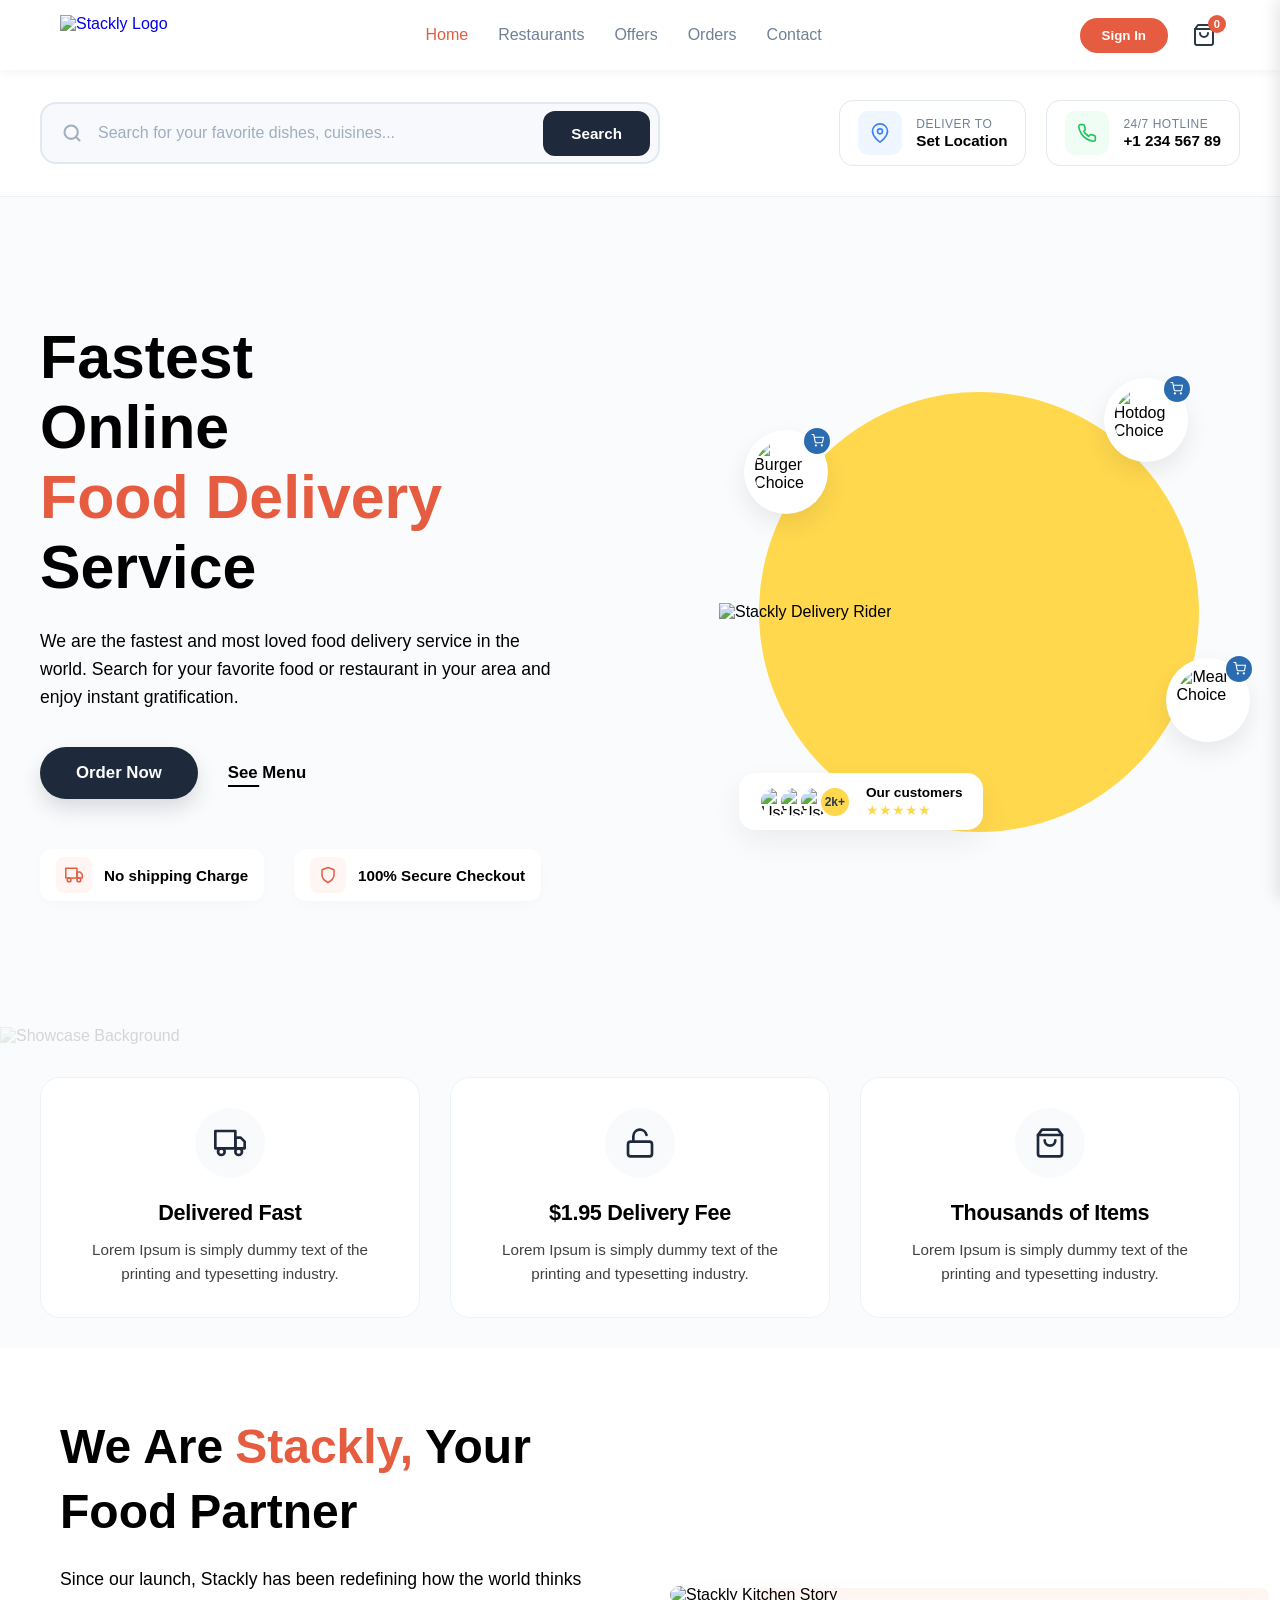
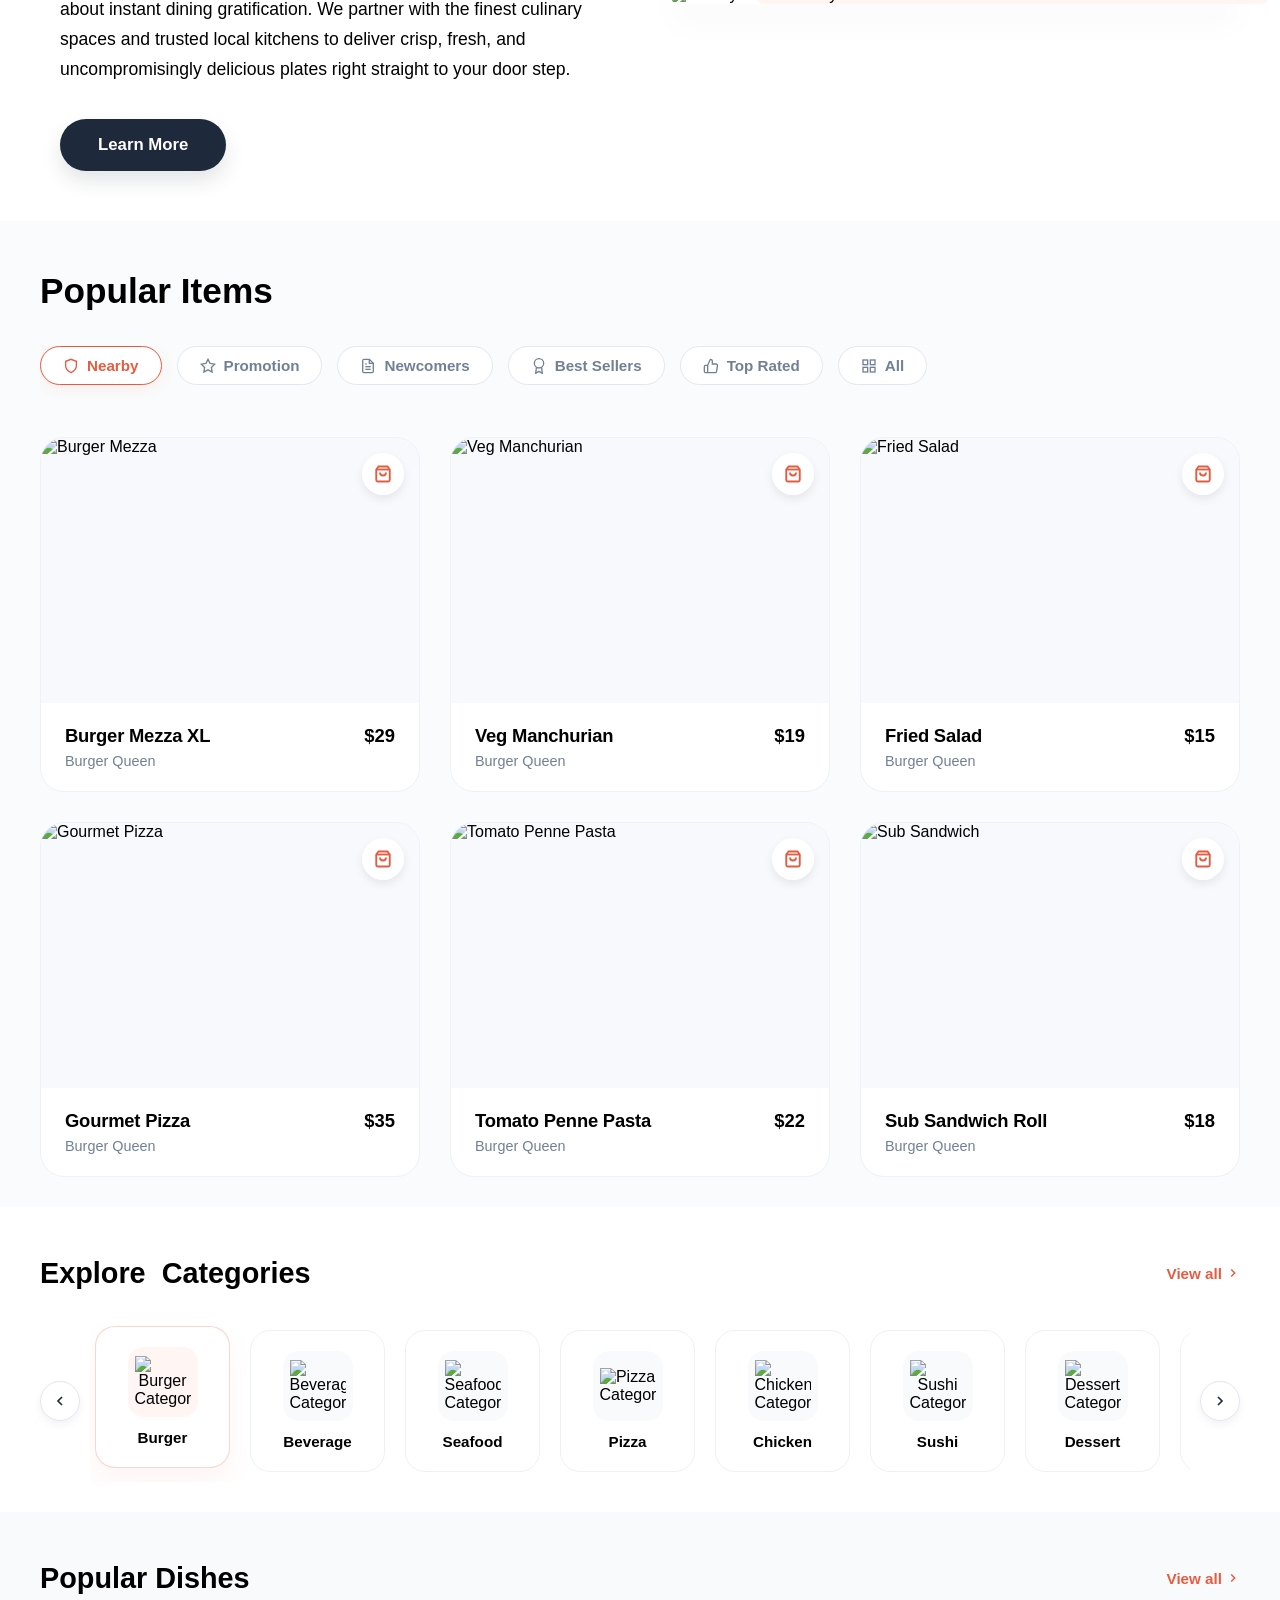
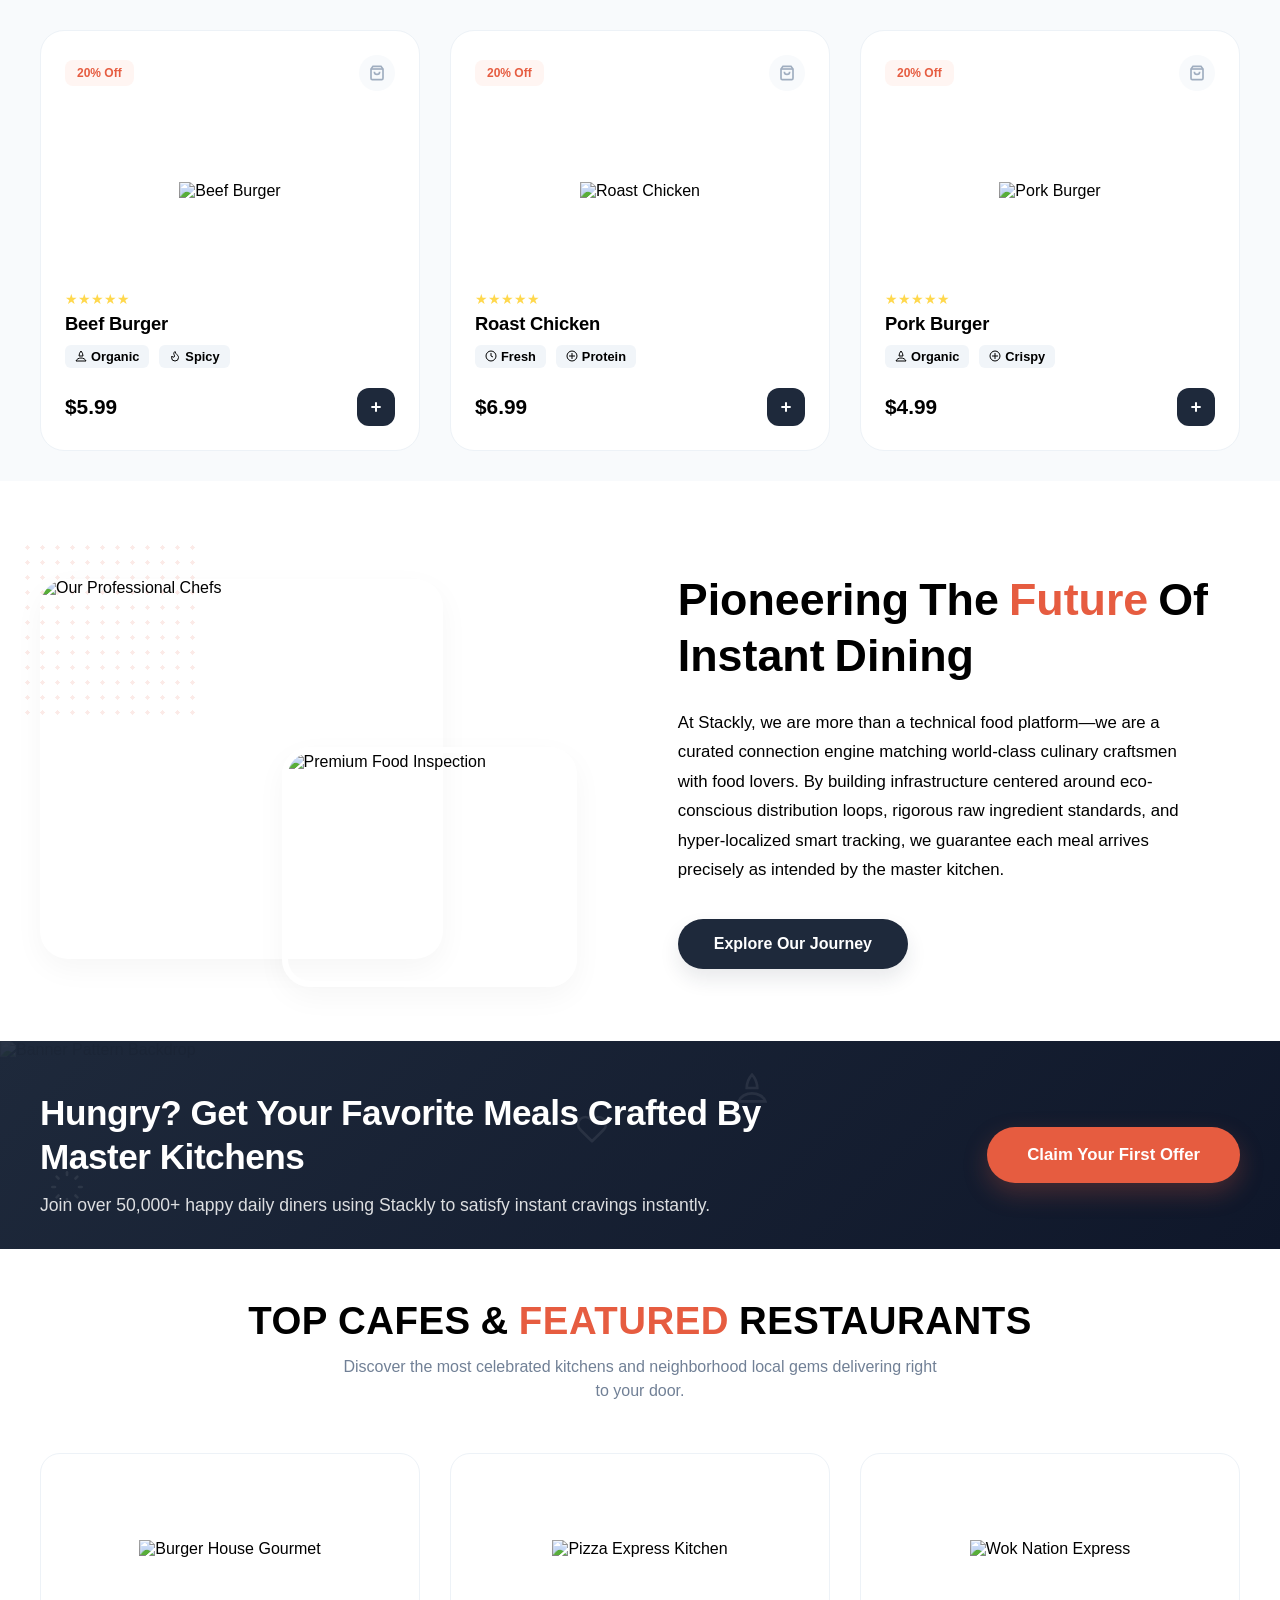
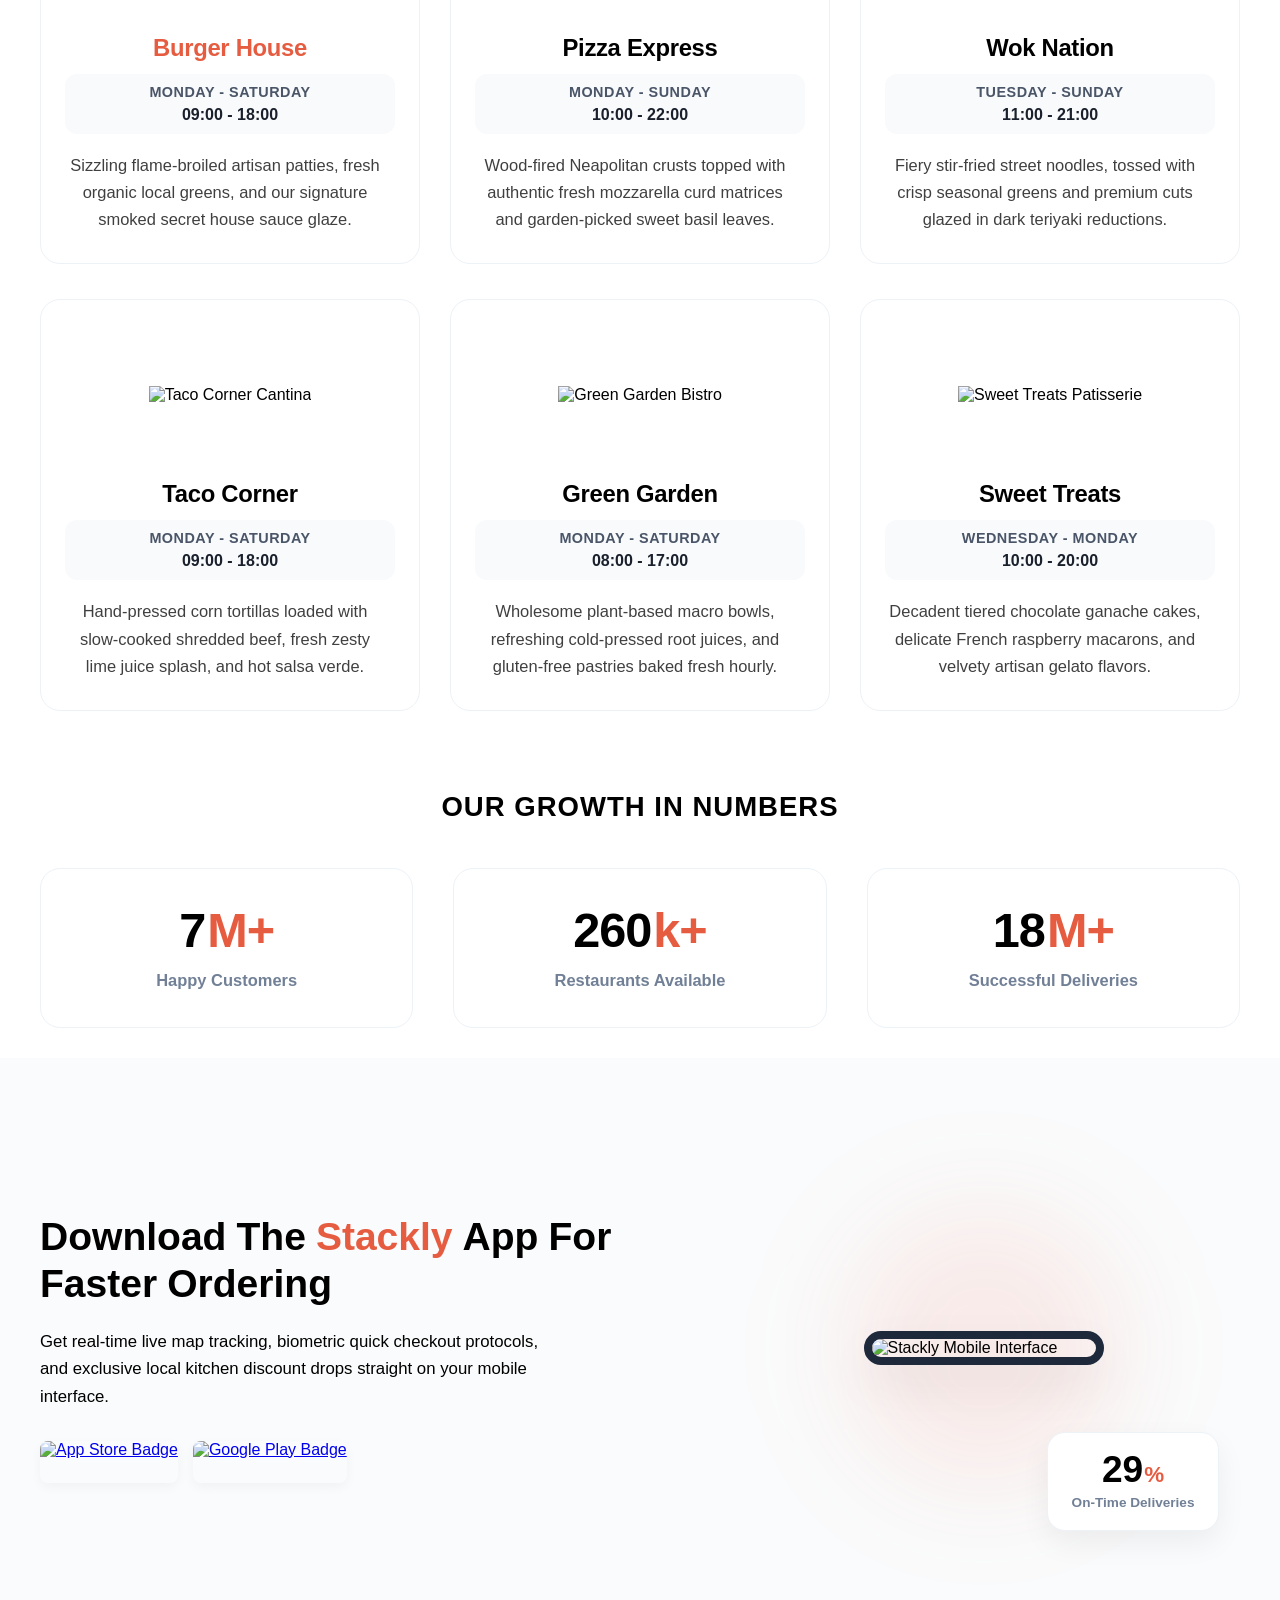
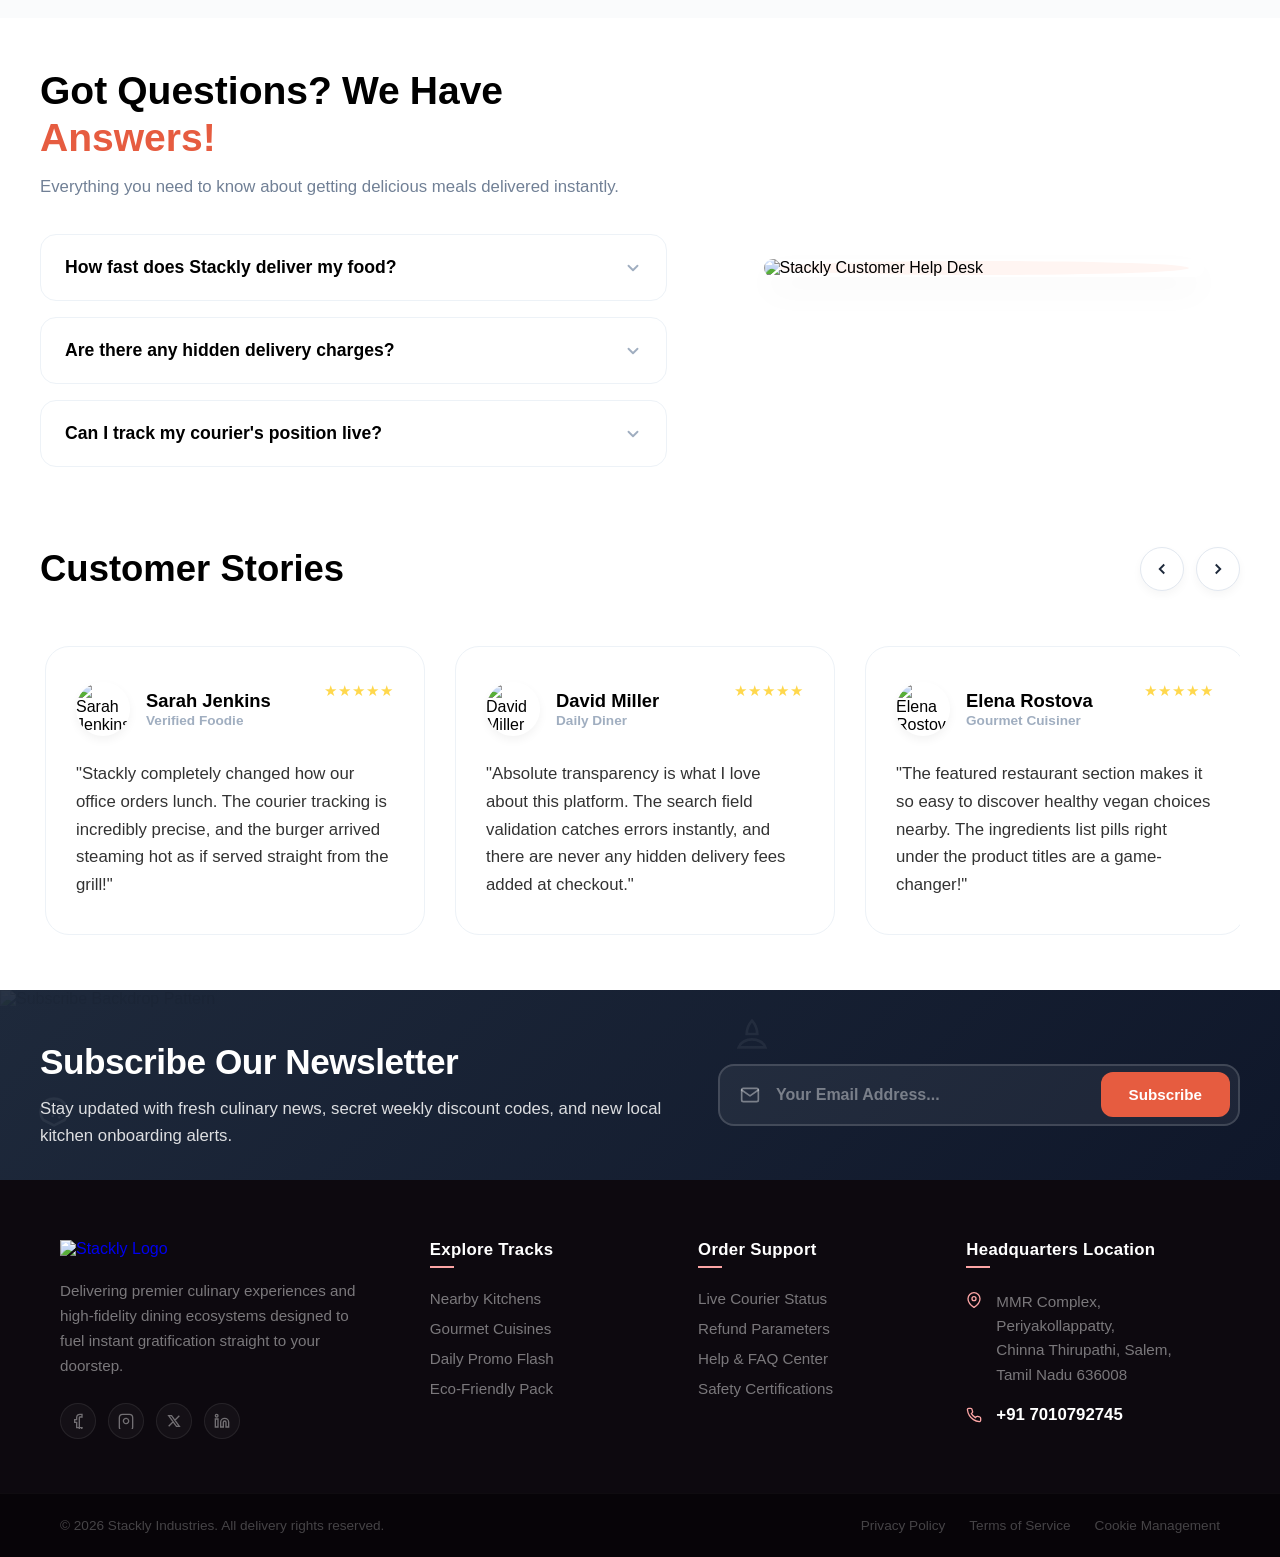
==== commit d21acbdc: "restaurant page half completed" ====
--- a/index.html
+++ b/index.html
@@ -72,11 +72,11 @@
 
             <!-- Desktop Navigation Menus (Centered) -->
             <nav class="nav-menu">
-                <a href="#" class="nav-link active">Home</a>
-                <a href="#" class="nav-link">Restaurants</a>
-                <a href="#" class="nav-link">Offers</a>
-                <a href="#" class="nav-link">Orders</a>
-                <a href="#" class="nav-link">Contact</a>
+                <a href="index.html" class="nav-link active">Home</a>
+                <a href="restaurants.html" class="nav-link">Restaurants</a>
+                <a href="offers.html" class="nav-link">Offers</a>
+                <a href="orders.html" class="nav-link">Orders</a>
+                <a href="contact.html" class="nav-link">Contact</a>
             </nav>
 
             <!-- Right Side Actions (Auth, Cart, Hamburger Trigger) -->
@@ -121,11 +121,11 @@
             </button>
         </div>
         <nav class="mobile-nav-menu">
-            <a href="#" class="mobile-nav-link active">Home</a>
-            <a href="#" class="mobile-nav-link">Restaurants</a>
-            <a href="#" class="mobile-nav-link">Offers</a>
-            <a href="#" class="mobile-nav-link">Orders</a>
-            <a href="#" class="mobile-nav-link">Contact</a>
+            <a href="index.html" class="mobile-nav-link active">Home</a>
+            <a href="restaurants.html" class="mobile-nav-link">Restaurants</a>
+            <a href="offers.html" class="mobile-nav-link">Offers</a>
+            <a href="orders.html" class="mobile-nav-link">Orders</a>
+            <a href="contact.html" class="mobile-nav-link">Contact</a>
         </nav>
         <div class="drawer-footer">
             <button class="btn-auth-mobile">Sign In</button>
@@ -4353,5 +4353,1552 @@
 });
 
 </script>
+
+<!-- ACCORDION FAQ SECTION -->
+<section class="faq-section" id="faq-trigger-zone">
+    <div class="faq-container">
+        
+        <!-- Left Side Column: Text Header & Accordion Query List Stack -->
+        <div class="faq-left-block">
+            <!-- Scroll Animated Word-by-Word Title Construction -->
+            <h2 class="faq-main-title" id="faq-scroll-title">
+                <span class="faq-word">Got</span>
+                <span class="faq-word">Questions?</span>
+                <span class="faq-word">We</span>
+                <span class="faq-word">Have</span>
+                <span class="faq-word accent-coral">Answers!</span>
+            </h2>
+            <p class="faq-subtitle">Everything you need to know about getting delicious meals delivered instantly.</p>
+
+            <div class="faq-accordion-list">
+                
+                <!-- FAQ Item 1 -->
+                <div class="faq-accordion-card scroll-cascade-card">
+                    <button class="faq-accordion-header">
+                        <span class="faq-question-text">How fast does Stackly deliver my food?</span>
+                        <span class="faq-chevron-icon">
+                            <svg viewBox="0 0 24 24" fill="none" stroke="currentColor" stroke-width="2.5" stroke-linecap="round" stroke-linejoin="round"><polyline points="6 9 12 15 18 9"></polyline></svg>
+                        </span>
+                    </button>
+                    <div class="faq-accordion-body">
+                        <div class="faq-answer-inner">
+                            Our smart, hyper-localized distribution network averages an end-to-end delivery speed of precisely 24 to 35 minutes. Timings vary depending on the preparation cycle of the master kitchen you choose.
+                        </div>
+                    </div>
+                </div>
+
+                <!-- FAQ Item 2 -->
+                <div class="faq-accordion-card scroll-cascade-card">
+                    <button class="faq-accordion-header">
+                        <span class="faq-question-text">Are there any hidden delivery charges?</span>
+                        <span class="faq-chevron-icon">
+                            <svg viewBox="0 0 24 24" fill="none" stroke="currentColor" stroke-width="2.5" stroke-linecap="round" stroke-linejoin="round"><polyline points="6 9 12 15 18 9"></polyline></svg>
+                        </span>
+                    </button>
+                    <div class="faq-accordion-body">
+                        <div class="faq-answer-inner">
+                            Never! Stackly enforces absolute transparency. Your breakdown showcases structural food costs, local tax matrices, and a flat delivery fee—all calculated before you finalize your transaction.
+                        </div>
+                    </div>
+                </div>
+
+                <!-- FAQ Item 3 -->
+                <div class="faq-accordion-card scroll-cascade-card">
+                    <button class="faq-accordion-header">
+                        <span class="faq-question-text">Can I track my courier's position live?</span>
+                        <span class="faq-chevron-icon">
+                            <svg viewBox="0 0 24 24" fill="none" stroke="currentColor" stroke-width="2.5" stroke-linecap="round" stroke-linejoin="round"><polyline points="6 9 12 15 18 9"></polyline></svg>
+                        </span>
+                    </button>
+                    <div class="faq-accordion-body">
+                        <div class="faq-answer-inner">
+                            Yes! Once the kitchen hands over your freshly packed bag, a live map tracking dashboard lights up. You can view the courier's turn-by-turn scooter route coordinates in real-time.
+                        </div>
+                    </div>
+                </div>
+
+            </div>
+        </div>
+
+        <!-- Right Side Column: Creative Graphic Composition Layout -->
+        <div class="faq-right-media" id="faq-media-slide">
+            <!-- Decorative Vector Elements Background Aura Shadow Ring -->
+            <div class="faq-media-halo"></div>
+            <div class="faq-image-frame">
+                <img src="https://placeholder.com" alt="Stackly Customer Help Desk" class="faq-main-img">
+            </div>
+        </div>
+
+    </div>
+</section>
+
+<style>
+    /* --- FAQ Section Structural Framework --- */
+.faq-section {
+    /* Explicit custom constraint criteria fulfillment: 50px top padding, 30px bottom padding */
+    padding: 50px 20px 30px 20px;
+    background-color: #ffffff;
+    overflow: hidden;
+    position: relative;
+}
+
+.faq-container {
+    max-width: 1200px;
+    margin: 0 auto;
+    display: grid;
+    grid-template-columns: 1.1fr 0.9fr;
+    gap: 60px;
+    align-items: center;
+    width: 100%;
+}
+
+/* --- Left Column: Custom Grid Headers & Accordion Systems --- */
+.faq-left-block {
+    display: flex;
+    flex-direction: column;
+}
+
+.faq-main-title {
+    font-size: calc(1.8rem + 0.8vw);
+    font-weight: 800;
+    line-height: 1.2;
+    color: #000000; /* Solid absolute high contrast black headings configuration */
+    margin-bottom: 12px;
+    display: flex;
+    flex-wrap: wrap;
+    gap: 0 10px;
+}
+
+.faq-main-title .accent-coral {
+    color: var(--primary-color);
+}
+
+/* Word-by-word staggered entrance variables configuration */
+.faq-word {
+    display: inline-block;
+    opacity: 0.15; /* Base transparency point before intersection elements hit viewport thresholds */
+    transform: translateY(10px);
+    transition: opacity 0.5s ease, transform 0.5s ease;
+}
+
+.faq-word.word-revealed {
+    opacity: 1;
+    transform: translateY(0);
+}
+
+.faq-subtitle {
+    font-size: 1.05rem;
+    color: #718096;
+    font-weight: 500;
+    margin-bottom: 35px;
+    line-height: 1.5;
+}
+
+/* --- Accordion Reusable Cards & Interactive Glows --- */
+.faq-accordion-list {
+    display: flex;
+    flex-direction: column;
+    gap: 16px;
+    width: 100%;
+}
+
+.faq-accordion-card {
+    background-color: #ffffff;
+    border: 1px solid #edf2f7;
+    border-radius: 16px;
+    overflow: hidden;
+    /* Cascade preset attributes */
+    opacity: 0;
+    transform: translateY(40px); /* Cascades upward smoothly from ground lines */
+    transition: opacity 0.6s cubic-bezier(0.16, 1, 0.3, 1), 
+                transform 0.6s cubic-bezier(0.16, 1, 0.3, 1),
+                border-color 0.4s ease,
+                box-shadow 0.4s ease;
+}
+
+.faq-accordion-card.card-visible {
+    opacity: 1;
+    transform: translateY(0);
+}
+
+/* High Contrast Hover Glow State Trigger Rules */
+.faq-accordion-card:hover {
+    border-color: rgba(230, 92, 64, 0.25);
+    /* Soft localized brand glowing aura drop projection */
+    box-shadow: 0 15px 35px rgba(230, 92, 64, 0.05),
+                0 2px 5px rgba(0, 0, 0, 0.01);
+}
+
+.faq-accordion-header {
+    width: 100%;
+    background: transparent;
+    border: none;
+    padding: 22px 24px;
+    display: flex;
+    justify-content: space-between;
+    align-items: center;
+    gap: 20px;
+    cursor: pointer;
+    text-align: left;
+    outline: none;
+}
+
+.faq-question-text {
+    font-size: 1.1rem;
+    font-weight: 700;
+    color: #000000; /* Strict absolute crisp solid black typography text */
+    transition: color 0.3s ease;
+}
+
+.faq-accordion-card:hover .faq-question-text {
+    color: var(--primary-color); /* Title highlights into brand coral accent color line dynamically */
+}
+
+.faq-chevron-icon {
+    color: #a0aec0;
+    display: inline-flex;
+    align-items: center;
+    justify-content: center;
+    transition: transform 0.4s cubic-bezier(0.16, 1, 0.3, 1), color 0.3s ease;
+}
+
+.faq-chevron-icon svg {
+    width: 18px;
+    height: 18px;
+    stroke: currentColor;
+}
+
+/* Active Accordion Dynamic Rotations Styling Rule */
+.faq-accordion-card.accordion-active {
+    border-color: rgba(230, 92, 64, 0.3);
+    box-shadow: 0 15px 30px rgba(230, 92, 64, 0.06);
+}
+
+.faq-accordion-card.accordion-active .faq-chevron-icon {
+    transform: rotate(180deg);
+    color: var(--primary-color);
+}
+
+/* Buttery Smooth Expand Max-Height Transitions Core Engine */
+.faq-accordion-body {
+    max-height: 0; /* Fully collapsed structurally by default state parameters */
+    overflow: hidden;
+    transition: max-height 0.4s cubic-bezier(0.16, 1, 0.3, 1);
+}
+
+.faq-answer-inner {
+    padding: 0 24px 24px 24px;
+    font-size: 1rem;
+    color: #000000; /* Solid high contrast absolute black answer bodies text copy */
+    line-height: 1.65;
+    opacity: 0.8;
+}
+
+/* --- Right Column Layout: Image Glide Inward --- */
+.faq-right-media {
+    position: relative;
+    display: flex;
+    justify-content: center;
+    align-items: center;
+    opacity: 0;
+    transform: translateX(60px); /* Slides inward from the right margins bounds borders */
+    transition: opacity 1s cubic-bezier(0.16, 1, 0.3, 1), 
+                transform 1s cubic-bezier(0.16, 1, 0.3, 1);
+}
+
+.faq-right-media.slide-active {
+    opacity: 1;
+    transform: translateX(0);
+}
+
+.faq-media-halo {
+    position: absolute;
+    width: 80%;
+    height: 80%;
+    background-color: #fff5f2; /* Subtle support tone disk under mockup system frames */
+    border-radius: 50%;
+    z-index: 1;
+}
+
+.faq-image-frame {
+    position: relative;
+    z-index: 2;
+    width: 100%;
+    max-width: 440px;
+    border-radius: 24px;
+    overflow: hidden;
+    box-shadow: 0 15px 35px rgba(0,0,0,0.03);
+    transition: transform 0.5s cubic-bezier(0.25, 0.8, 0.25, 1);
+    animation: supportiveImageFloat 4.5s ease-in-out infinite alternate;
+}
+
+@keyframes supportiveImageFloat {
+    0% { transform: translateY(0); }
+    100% { transform: translateY(-12px); }
+}
+
+.faq-image-frame:hover {
+    transform: scale(1.02) !important;
+}
+
+.faq-main-img {
+    width: 100%;
+    height: auto;
+    display: block;
+    object-fit: cover;
+}
+
+/* --- Full Cross-Device Layout Responsiveness --- */
+@media (max-width: 991px) {
+    .faq-container { gap: 40px; }
+    .faq-main-title { font-size: 2.1rem; }
+}
+
+@media (max-width: 768px) {
+    .faq-container {
+        grid-template-columns: 1fr; /* Drop structural dual column layout down rows configuration stream */
+        text-align: center;
+        gap: 50px;
+    }
+    .faq-main-title { justify-content: center; }
+    .faq-accordion-header { padding: 18px 20px; }
+    .faq-answer-inner { padding: 0 20px 20px 20px; text-align: left; }
+    .faq-right-media {
+        transform: translateY(30px); /* Switch animation linear axis into rising vertical vectors on compressed viewports */
+        height: 360px;
+    }
+    .faq-right-media.slide-active { transform: translateY(0); }
+    .faq-image-frame { max-width: 320px; }
+    .faq-media-halo { display: none; }
+}
+
+@media (max-width: 480px) {
+    .faq-main-title { font-size: 1.75rem; }
+    .faq-question-text { font-size: 1rem; }
+    .faq-answer-inner { font-size: 0.95rem; }
+}
+
+</style>
+
+<script>
+    // --- Accordion Logic & Scrolling Intersection Observers Script ---
+document.addEventListener("DOMContentLoaded", () => {
+    
+    // 1. Selector Handles Map
+    const faqContainerSection = document.getElementById("faq-trigger-zone");
+    const faqHeadingWords = document.querySelectorAll(".faq-word");
+    const faqCascadeCards = document.querySelectorAll(".scroll-cascade-card");
+    const rightMediaFrame = document.getElementById("faq-media-slide");
+
+    // 2. Intersection Control Parameters Setup
+    const scrollRevealOptions = {
+        root: null,
+        threshold: 0.12, // Fires logic tracking sequences once 12% of container intersects screen viewport bounds
+        rootMargin: "0px 0px -40px 0px"
+    };
+
+    const faqRevealObserver = new IntersectionObserver((entries, observer) => {
+        entries.forEach(entry => {
+            if (entry.isIntersecting) {
+                
+                // Track Timeline Path A: Assemble Title text word-by-word progressively
+                faqHeadingWords.forEach((wordNode, index) => {
+                    setTimeout(() => {
+                        wordNode.classList.add("word-revealed");
+                    }, index * 95); // Staggers layout text entries continuously every 95ms
+                });
+
+                // Track Timeline Path B: Slide accordion query cards upward one-by-one sequentially
+                faqCascadeCards.forEach((cardNode, index) => {
+                    if (!cardNode.classList.contains("card-visible")) {
+                        setTimeout(() => {
+                            cardNode.classList.add("card-visible");
+                        }, index * 100); // Staggers linear cascade cards layout speed precisely every 100ms
+                    }
+                });
+
+                // Track Timeline Path C: Slide right column support media imagery asset framework inward smoothly
+                if (rightMediaFrame) {
+                    rightMediaFrame.classList.add("slide-active");
+                }
+
+                // Disconnect target listener to guarantee entries animations build exactly once on initial scroll down
+                observer.unobserve(entry.target);
+            }
+        });
+    }, scrollRevealOptions);
+
+    if (faqContainerSection) {
+        faqRevealObserver.observe(faqContainerSection);
+    }
+
+    // 3. Independent Interactive Accordion Expand/Collapse Event Core
+    const accordionTriggers = document.querySelectorAll(".faq-accordion-header");
+
+    accordionTriggers.forEach(triggerBtn => {
+        triggerBtn.addEventListener("click", function() {
+            const currentCard = this.parentElement;
+            const currentBody = currentCard.querySelector(".faq-accordion-body");
+            
+            // Check if selected query context item is currently open
+            const isCurrentlyActive = currentCard.classList.contains("accordion-active");
+
+            // Close all other open accordion panels in the document container space first (Auto-Collapse Mode)
+            document.querySelectorAll(".faq-accordion-card").forEach(cardNode => {
+                cardNode.classList.remove("accordion-active");
+                cardNode.querySelector(".faq-accordion-body").style.maxHeight = null;
+            });
+
+            // Toggle selected query context parameters states
+            if (!isCurrentlyActive) {
+                currentCard.classList.add("accordion-active");
+                // Native programmatic calculation of interior elements vertical height to enforce buttery max-height CSS interpolation 
+                currentBody.style.maxHeight = currentBody.scrollHeight + "px";
+            }
+        });
+    });
+});
+
+</script>
+
+<!-- TESTIMONIAL SHOWCASE SECTION -->
+<section class="testimonial-section" id="testimonial-trigger-zone">
+    <div class="testimonial-container">
+        
+        <!-- Section Header with Scroll-Triggered Letter-by-Letter Title -->
+        <div class="testimonial-header-row">
+            <h2 class="testimonial-main-title" id="testimonial-letter-title">Customer Stories</h2>
+            <!-- Standalone Responsive Carousel Controls -->
+            <div class="testimonial-slider-nav">
+                <button class="test-nav-btn prev-btn" id="test-prev-arrow" aria-label="Previous Review">
+                    <svg viewBox="0 0 24 24" fill="none" stroke="currentColor" stroke-width="2.5"><polyline points="15 18 9 12 15 6"></polyline></svg>
+                </button>
+                <button class="test-nav-btn next-btn" id="test-next-arrow" aria-label="Next Review">
+                    <svg viewBox="0 0 24 24" fill="none" stroke="currentColor" stroke-width="2.5"><polyline points="9 18 15 12 9 6"></polyline></svg>
+                </button>
+            </div>
+        </div>
+
+        <!-- Horizontal Scroll View Track Frame -->
+        <div class="testimonial-track-wrapper" id="testimonial-track">
+            
+            <!-- Testimonial Card 1 -->
+            <div class="testimonial-card scroll-cascade-card">
+                <div class="card-glow-overlay"></div>
+                <div class="testimonial-upper-row">
+                    <div class="user-profile-meta">
+                        <img src="https://placeholder.com" alt="Sarah Jenkins" class="user-avatar-img">
+                        <div class="user-name-stack">
+                            <h3 class="client-name">Sarah Jenkins</h3>
+                            <span class="client-title">Verified Foodie</span>
+                        </div>
+                    </div>
+                    <!-- Premium Brand Accent Star Rating -->
+                    <div class="testimonial-rating-stars">★★★★★</div>
+                </div>
+                <p class="testimonial-quote-text">
+                    "Stackly completely changed how our office orders lunch. The courier tracking is incredibly precise, and the burger arrived steaming hot as if served straight from the grill!"
+                </p>
+            </div>
+
+            <!-- Testimonial Card 2 -->
+            <div class="testimonial-card scroll-cascade-card">
+                <div class="card-glow-overlay"></div>
+                <div class="testimonial-upper-row">
+                    <div class="user-profile-meta">
+                        <img src="https://placeholder.com" alt="David Miller" class="user-avatar-img">
+                        <div class="user-name-stack">
+                            <h3 class="client-name">David Miller</h3>
+                            <span class="client-title">Daily Diner</span>
+                        </div>
+                    </div>
+                    <div class="testimonial-rating-stars">★★★★★</div>
+                </div>
+                <p class="testimonial-quote-text">
+                    "Absolute transparency is what I love about this platform. The search field validation catches errors instantly, and there are never any hidden delivery fees added at checkout."
+                </p>
+            </div>
+
+            <!-- Testimonial Card 3 -->
+            <div class="testimonial-card scroll-cascade-card">
+                <div class="card-glow-overlay"></div>
+                <div class="testimonial-upper-row">
+                    <div class="user-profile-meta">
+                        <img src="https://placeholder.com" alt="Elena Rostova" class="user-avatar-img">
+                        <div class="user-name-stack">
+                            <h3 class="client-name">Elena Rostova</h3>
+                            <span class="client-title">Gourmet Cuisiner</span>
+                        </div>
+                    </div>
+                    <div class="testimonial-rating-stars">★★★★★</div>
+                </div>
+                <p class="testimonial-quote-text">
+                    "The featured restaurant section makes it so easy to discover healthy vegan choices nearby. The ingredients list pills right under the product titles are a game-changer!"
+                </p>
+            </div>
+
+        </div>
+    </div>
+</section>
+
+<style>
+    /* --- Testimonial Section Framework Layout --- */
+.testimonial-section {
+    /* Precise constraint criteria compliance: 50px top padding, 30px bottom padding */
+    padding: 50px 20px 30px 20px;
+    background-color: #ffffff;
+    overflow: hidden;
+    position: relative;
+}
+
+.testimonial-container {
+    max-width: 1200px;
+    margin: 0 auto;
+    width: 100%;
+}
+
+.testimonial-header-row {
+    display: flex;
+    justify-content: space-between;
+    align-items: center;
+    margin-bottom: 40px;
+}
+
+/* --- Letter-by-Letter Typography Entrance Core --- */
+.testimonial-main-title {
+    font-size: calc(1.8rem + 0.6vw);
+    font-weight: 800;
+    color: #000000; /* Solid absolute black headings configuration */
+    display: flex;
+    flex-wrap: wrap;
+}
+
+/* Character level node slice layout tokens */
+.test-letter {
+    display: inline-block;
+    opacity: 0.1; /* Initial state baseline filter parameters prior to scroll intersection triggers */
+    transform: scale(0.7) translateY(12px);
+    transition: opacity 0.4s cubic-bezier(0.175, 0.885, 0.32, 1.15), 
+                transform 0.4s cubic-bezier(0.175, 0.885, 0.32, 1.15);
+}
+
+.test-letter.letter-active {
+    opacity: 1;
+    transform: scale(1) translateY(0);
+}
+
+/* Standalone Controls Layout Setup */
+.testimonial-slider-nav {
+    display: flex;
+    gap: 12px;
+}
+
+.test-nav-btn {
+    width: 44px;
+    height: 44px;
+    background-color: #ffffff;
+    border: 1px solid #e2e8f0;
+    border-radius: 50%;
+    display: flex;
+    align-items: center;
+    justify-content: center;
+    cursor: pointer;
+    color: #1e293b;
+    box-shadow: 0 4px 10px rgba(0, 0, 0, 0.04);
+    transition: all 0.25s cubic-bezier(0.25, 0.8, 0.25, 1);
+}
+
+.test-nav-btn:hover {
+    background-color: var(--primary-color); /* Premium brand coral tone highlight trigger */
+    border-color: var(--primary-color);
+    color: #ffffff;
+    box-shadow: 0 8px 16px rgba(230, 92, 64, 0.25);
+    transform: translateY(-2px);
+}
+
+.test-nav-btn svg {
+    width: 18px;
+    height: 18px;
+    stroke: currentColor;
+}
+
+/* --- Horizontal Track Framework View --- */
+.testimonial-track-wrapper {
+    display: flex;
+    gap: 30px;
+    overflow-x: auto;
+    width: 100%;
+    padding: 15px 5px 25px 5px;
+    scroll-behavior: smooth;
+    scrollbar-width: none;
+}
+
+.testimonial-track-wrapper::-webkit-scrollbar {
+    display: none;
+}
+
+/* --- Review Cards Components & Interactive Glow Shadows --- */
+.testimonial-card {
+    background-color: #ffffff;
+    border: 1px solid #edf2f7;
+    border-radius: 24px;
+    padding: 35px 30px;
+    min-width: 380px;
+    flex: 1 0 0; /* Cards expand fluidly and stretch to fill empty horizontal space on desktops */
+    position: relative;
+    overflow: hidden;
+    display: flex;
+    flex-direction: column;
+    /* Cascade reveal initialization values mapping coordinates */
+    opacity: 0;
+    transform: translateY(50px);
+    transition: opacity 0.7s cubic-bezier(0.16, 1, 0.3, 1), 
+                transform 0.7s cubic-bezier(0.16, 1, 0.3, 1),
+                border-color 0.4s ease, 
+                box-shadow 0.4s ease;
+}
+
+.testimonial-card.card-visible {
+    opacity: 1;
+    transform: translateY(0);
+}
+
+/* High Contrast Hover Glow State Trigger System */
+.testimonial-card:hover {
+    border-color: rgba(230, 92, 64, 0.2);
+    /* Soft localized brand glowing aura drop projection matrix */
+    box-shadow: 0 25px 50px rgba(230, 92, 64, 0.05),
+                0 4px 10px rgba(0, 0, 0, 0.01);
+}
+
+/* Internal Card Ambient Glow Ring Element Layer */
+.card-glow-overlay {
+    position: absolute;
+    bottom: -60px;
+    right: -60px;
+    width: 140px;
+    height: 140px;
+    background-color: rgba(230, 92, 64, 0.06);
+    border-radius: 50%;
+    filter: blur(35px);
+    pointer-events: none;
+    z-index: 1;
+    opacity: 0;
+    transition: opacity 0.4s ease, transform 0.4s ease;
+}
+
+.testimonial-card:hover .card-glow-overlay {
+    opacity: 1;
+    transform: scale(1.2);
+}
+
+.testimonial-upper-row {
+    display: flex;
+    justify-content: space-between;
+    align-items: flex-start;
+    width: 100%;
+    margin-bottom: 24px;
+    position: relative;
+    z-index: 2;
+}
+
+.user-profile-meta {
+    display: flex;
+    align-items: center;
+    gap: 16px;
+}
+
+.user-avatar-img {
+    width: 54px;
+    height: 54px;
+    border-radius: 50%;
+    object-fit: cover;
+    box-shadow: 0 4px 10px rgba(0,0,0,0.05);
+}
+
+.user-name-stack {
+    display: flex;
+    flex-direction: column;
+}
+
+.client-name {
+    font-size: 1.15rem;
+    font-weight: 700;
+    color: #000000; /* Solid absolute black string typography name */
+}
+
+.client-title {
+    font-size: 0.85rem;
+    color: #a0aec0;
+    font-weight: 600;
+    margin-top: 1px;
+}
+
+.testimonial-rating-stars {
+    color: #ffd84d; /* Bright warm gold star rating array metrics styling */
+    font-size: 0.95rem;
+    letter-spacing: 1px;
+}
+
+.testimonial-quote-text {
+    font-size: 1.05rem;
+    color: #000000; /* Crisp crisp solid black reading quote content text block */
+    line-height: 1.65;
+    position: relative;
+    z-index: 2;
+    opacity: 0.8;
+}
+
+/* --- Full Cross-Device Layout Responsiveness --- */
+@media (max-width: 991px) {
+    .testimonial-card { min-width: 340px; padding: 30px 24px; }
+    .testimonial-main-title { font-size: 1.8rem; }
+}
+
+@media (max-width: 768px) {
+    .testimonial-track-wrapper {
+        gap: 20px;
+    }
+    .testimonial-card {
+        min-width: 290px;
+    }
+    .testimonial-upper-row {
+        flex-direction: column;
+        gap: 14px;
+        align-items: flex-start;
+    }
+}
+
+@media (max-width: 480px) {
+    .testimonial-header-row {
+        flex-direction: column;
+        align-items: flex-start;
+        gap: 20px;
+    }
+    .testimonial-slider-nav {
+        width: 100%;
+        justify-content: flex-end;
+    }
+    .testimonial-card {
+        min-width: 100%; /* Switch into an absolute single item carousel viewport grid layout mode on narrow mobile devices */
+    }
+    .testimonial-quote-text {
+        font-size: 0.95rem;
+    }
+}
+
+</style>
+
+<script>
+    // --- Testimonial Slider Carousel Operations & Letter Scroll Observers Script ---
+document.addEventListener("DOMContentLoaded", () => {
+    
+    // 1. Selector Handles Map Configuration
+    const sectionBoundaryZone = document.getElementById("testimonial-trigger-zone");
+    const letterTitleContainer = document.getElementById("testimonial-letter-title");
+    const reviewCardsList = document.querySelectorAll(".scroll-cascade-card");
+    const horizontalScrollTrack = document.getElementById("testimonial-track");
+    const leftArrowTrigger = document.getElementById("test-prev-arrow");
+    const rightArrowTrigger = document.getElementById("test-next-arrow");
+
+    // 2. Fragment Slice Letter-by-Letter Configuration Setup
+    let mappedLetterSpans = [];
+    if (letterTitleContainer) {
+        const structuralTextRaw = letterTitleContainer.textContent.trim();
+        letterTitleContainer.textContent = ""; // Clear baseline original markup string container
+
+        mappedLetterSpans = Array.from(structuralTextRaw).map(char => {
+            const charSpanNode = document.createElement("span");
+            charSpanNode.classList.add("test-letter");
+            charSpanNode.innerHTML = char === " " ? "&nbsp;" : char;
+            letterTitleContainer.appendChild(charSpanNode);
+            return charSpanNode;
+        });
+    }
+
+    // 3. Horizontal Navigation Click Tracking Vectors
+    if (horizontalScrollTrack && leftArrowTrigger && rightArrowTrigger) {
+        rightArrowTrigger.addEventListener("click", () => {
+            horizontalScrollTrack.scrollBy({ left: 360, behavior: 'smooth' });
+        });
+
+        leftArrowTrigger.addEventListener("click", () => {
+            horizontalScrollTrack.scrollBy({ left: -360, behavior: 'smooth' });
+        });
+    }
+
+    // 4. Interaction Observer Configuration Matrix
+    const scrollRevealOptions = {
+        root: null,
+        threshold: 0.1, // Fires layout changes when 10% of container crosses tracking visibility filters
+        rootMargin: "0px 0px -40px 0px"
+    };
+
+    const testimonialRevealObserver = new IntersectionObserver((entries, observer) => {
+        entries.forEach(entry => {
+            if (entry.isIntersecting) {
+                
+                // Track Timeline Track Step A: Reveal text letters progressively character by character
+                mappedLetterSpans.forEach((spanNode, index) => {
+                    setTimeout(() => {
+                        spanNode.classList.add("letter-active");
+                    }, index * 45); // Progressive 45ms stagger pacing loop
+                });
+
+                // Track Timeline Track Step B: Cascade review cards load cycles sequentially
+                reviewCardsList.forEach((cardNode, index) => {
+                    if (!cardNode.classList.contains("card-visible")) {
+                        setTimeout(() => {
+                            cardNode.classList.add("card-visible");
+                        }, index * 120); // Waterfall load pacing value at 120ms
+                    }
+                });
+
+                // Terminate target observer listener channel to secure footprint cycles
+                observer.unobserve(entry.target);
+            }
+        });
+    }, scrollRevealOptions);
+
+    // 5. Bind Active Monitoring Target Context Channel
+    if (sectionBoundaryZone) {
+        testimonialRevealObserver.observe(sectionBoundaryZone);
+    }
+});
+
+</script>
+
+<!-- FULL WIDTH SUBSCRIBE CTA BANNER SECTION -->
+<section class="subscribe-banner-section" id="subscribe-trigger-zone">
+    <!-- Subtle backdrop texture pattern image tag -->
+    <img src="https://placeholder.com" alt="Subscribe Backdrop Pattern" class="sub-banner-bg-asset">
+    
+    <!-- Floating Vector Elements Backdrop Layer -->
+    <div class="sub-floating-vectors-canvas">
+        <div class="sub-vector-node node-leaf">
+            <svg viewBox="0 0 24 24" fill="none" stroke="currentColor" stroke-width="2"><path d="M2 22c1.25-3.66 5.5-6 10-6s8.75 2.34 10 6H2z"></path><path d="M12 2a15.3 15.3 0 0 1 4 10H8a15.3 15.3 0 0 1 4-10z"></path></svg>
+        </div>
+        <div class="sub-vector-node node-pizza">
+            <svg viewBox="0 0 24 24" fill="none" stroke="currentColor" stroke-width="2" stroke-linecap="round" stroke-linejoin="round"><path d="M15 11h.01M11 15h.01M16 16h.01M12 11h.01M12 2a10 10 0 0 1 8 16l-8 4-8-4a10 10 0 0 1 8-16z"></path></svg>
+        </div>
+    </div>
+
+    <!-- Inner Grid Container Layout -->
+    <div class="sub-banner-container">
+        
+        <!-- Left Column: Copy Content Stack -->
+        <div class="sub-banner-text-block" id="sub-text-slide">
+            <h2 class="sub-line-one">Subscribe Our Newsletter</h2>
+            <p class="sub-line-two">Stay updated with fresh culinary news, secret weekly discount codes, and new local kitchen onboarding alerts.</p>
+        </div>
+
+        <!-- Right Column: Form Interface Layer with Real-Time Validation Bubble -->
+        <div class="sub-banner-form-block" id="sub-form-rise">
+            <form id="newsletter-subscribe-form" class="sub-form-wrapper" novalidate>
+                <div class="sub-input-field-group">
+                    <span class="sub-input-icon">
+                        <svg viewBox="0 0 24 24" fill="none" stroke="currentColor" stroke-width="2" stroke-linecap="round" stroke-linejoin="round"><path d="M4 4h16c1.1 0 2 .9 2 2v12c0 1.1-.9 2-2 2H4c-1.1 0-2-.9-2-2V6c0-1.1.9-2 2-2z"></path><polyline points="22,6 12,13 2,6"></polyline></svg>
+                    </span>
+                    <input type="email" id="subscriber-email-input" placeholder="Your Email Address..." autocomplete="off">
+                    
+                    <!-- Smart Interactive Validation Bubble Popup -->
+                    <span class="sub-validation-bubble" id="sub-error-msg">Please fill the fields</span>
+                </div>
+                <button type="submit" class="btn-sub-submit">Subscribe</button>
+            </form>
+        </div>
+
+    </div>
+</section>
+
+<style>
+    /* --- Subscribe Banner Framework Layout --- */
+.subscribe-banner-section {
+    /* Precise constraint compliance: 50px top padding, 30px bottom padding */
+    padding: 50px 20px 30px 20px;
+    width: 100%; /* Guarantees strict full-bleed viewport boundaries coverage */
+    background: linear-gradient(135deg, #1e293b, #0f172a); /* Premium deep dark foundation */
+    position: relative;
+    overflow: hidden;
+    display: flex;
+    align-items: center;
+}
+
+.sub-banner-bg-asset {
+    position: absolute;
+    top: 0;
+    left: 0;
+    width: 100%;
+    height: 100%;
+    object-fit: cover;
+    z-index: 1;
+    pointer-events: none;
+    opacity: 0.05; /* Subdued backdrop footprint to isolate crisp text legibility weights */
+}
+
+.sub-banner-container {
+    max-width: 1200px;
+    margin: 0 auto;
+    width: 100%;
+    display: grid;
+    grid-template-columns: 1.1fr 0.9fr;
+    gap: 40px;
+    align-items: center;
+    position: relative;
+    z-index: 3; /* Forces elements to render forward reliably above graphics canvas layers */
+}
+
+/* --- Left Column Elements & Content Glow Profiles --- */
+.sub-banner-text-block {
+    display: flex;
+    flex-direction: column;
+    /* Scroll slide animation baseline settings */
+    opacity: 0;
+    transform: translateX(-70px); /* Slides inward smoothly out from left margins */
+    transition: opacity 0.8s cubic-bezier(0.16, 1, 0.3, 1), 
+                transform 0.8s cubic-bezier(0.16, 1, 0.3, 1);
+}
+
+.sub-banner-text-block.slide-active {
+    opacity: 1;
+    transform: translateX(0);
+}
+
+.sub-line-one {
+    font-size: calc(1.8rem + 0.5vw);
+    font-weight: 800;
+    line-height: 1.25;
+    color: #ffffff; /* Brilliant white for absolute pop */
+    margin-bottom: 12px;
+    letter-spacing: -0.5px;
+    transition: text-shadow 0.3s ease;
+}
+
+.sub-line-two {
+    font-size: 1.05rem;
+    font-weight: 500;
+    line-height: 1.6;
+    color: rgba(255, 255, 255, 0.85); /* Highly readable softened text label */
+    transition: color 0.3s ease;
+}
+
+/* Content Panel Interactive Glow Effects */
+.sub-banner-text-block:hover .sub-line-one {
+    /* Multi-layered soft white neon typographical localized ambient glow aura projection */
+    text-shadow: 0 0 20px rgba(255, 255, 255, 0.4), 
+                 0 0 40px rgba(255, 255, 255, 0.2);
+}
+
+.sub-banner-text-block:hover .sub-line-two {
+    color: #ffffff;
+}
+
+/* --- Right Column: Input Form Framework Layout --- */
+.sub-banner-form-block {
+    width: 100%;
+    /* Scroll up animation baseline settings */
+    opacity: 0;
+    transform: translateY(40px); /* Rises upward out from ground lines plane */
+    transition: opacity 0.8s cubic-bezier(0.16, 1, 0.3, 1), 
+                transform 0.8s cubic-bezier(0.16, 1, 0.3, 1);
+}
+
+.sub-banner-form-block.rise-active {
+    opacity: 1;
+    transform: translateY(0);
+}
+
+.sub-form-wrapper {
+    display: flex;
+    align-items: center;
+    background-color: rgba(255, 255, 255, 0.06);
+    border: 2px solid rgba(255, 255, 255, 0.15);
+    border-radius: 16px;
+    padding: 6px 8px;
+    transition: border-color 0.3s ease, box-shadow 0.3s ease, background-color 0.3s ease;
+}
+
+.sub-form-wrapper:focus-within {
+    border-color: var(--primary-color); /* Premium brand coral tone highlight vector line */
+    box-shadow: 0 0 0 4px rgba(230, 92, 64, 0.15);
+    background-color: rgba(255, 255, 255, 0.1);
+}
+
+.sub-input-field-group {
+    position: relative;
+    display: flex;
+    align-items: center;
+    flex: 1;
+}
+
+.sub-input-icon {
+    color: rgba(255, 255, 255, 0.4);
+    margin-left: 12px;
+    display: inline-flex;
+    align-items: center;
+}
+
+.sub-input-icon svg { width: 20px; height: 20px; }
+
+#subscriber-email-input {
+    width: 100%;
+    border: none;
+    background: transparent;
+    padding: 14px 16px;
+    font-size: 1rem;
+    font-weight: 600;
+    color: #ffffff; /* Absolute high visibility white characters entry string */
+    outline: none;
+}
+
+#subscriber-email-input::placeholder {
+    color: rgba(255, 255, 255, 0.4);
+}
+
+.btn-sub-submit {
+    background-color: var(--primary-color);
+    color: #ffffff;
+    border: none;
+    padding: 14px 28px;
+    border-radius: 12px;
+    font-weight: 700;
+    font-size: 0.95rem;
+    cursor: pointer;
+    transition: background-color 0.2s ease, transform 0.1s ease, box-shadow 0.2s ease;
+}
+
+.btn-sub-submit:hover {
+    background-color: #ffffff;
+    color: #0f172a;
+    box-shadow: 0 4px 15px rgba(255, 255, 255, 0.2);
+}
+
+.btn-sub-submit:active {
+    transform: scale(0.97);
+}
+
+/* Intelligent Validation Bubble Popup CSS Elements Matrix */
+.sub-validation-bubble {
+    position: absolute;
+    bottom: calc(100% + 20px);
+    left: 12px;
+    background-color: #ff4d4d;
+    color: #ffffff;
+    padding: 8px 16px;
+    border-radius: 8px;
+    font-size: 0.85rem;
+    font-weight: 700;
+    box-shadow: 0 6px 16px rgba(255, 77, 77, 0.3);
+    opacity: 0;
+    visibility: hidden;
+    transform: translateY(10px);
+    transition: opacity 0.3s cubic-bezier(0.175, 0.885, 0.32, 1.275), 
+                transform 0.3s cubic-bezier(0.175, 0.885, 0.32, 1.275);
+    white-space: nowrap;
+    z-index: 10;
+}
+
+.sub-validation-bubble::after {
+    content: '';
+    position: absolute;
+    top: 100%;
+    left: 20px;
+    border-width: 6px;
+    border-style: solid;
+    border-color: #ff4d4d transparent transparent transparent;
+}
+
+.sub-validation-bubble.show-error {
+    opacity: 1;
+    visibility: visible;
+    transform: translateY(0);
+}
+
+/* Error warning vibration shake timeline mechanics */
+@keyframes validationShake {
+    0%, 100% { transform: translateX(0); }
+    20%, 60% { transform: translateX(-6px); }
+    40%, 80% { transform: translateX(6px); }
+}
+
+.sub-form-wrapper.shake {
+    animation: validationShake 0.4s ease-in-out;
+    border-color: #ff4d4d !important;
+}
+
+/* --- Floating Context Vector Nodes Canvas Layer --- */
+.sub-floating-vectors-canvas {
+    position: absolute;
+    top: 0;
+    left: 0;
+    width: 100%;
+    height: 100%;
+    z-index: 2;
+    pointer-events: none;
+}
+
+.sub-vector-node {
+    position: absolute;
+    color: rgba(255, 255, 255, 0.06);
+}
+
+.sub-vector-node svg { width: 32px; height: 32px; stroke: currentColor; }
+.node-leaf { top: 15%; right: 40%; animation: subFloatOne 4.5s ease-in-out infinite alternate; }
+.node-pizza { bottom: 25%; left: 3%; animation: subFloatTwo 5s ease-in-out infinite alternate 0.3s; }
+
+@keyframes subFloatOne { 0% { transform: translateY(0) rotate(0deg); } 100% { transform: translateY(-10px) rotate(8deg); } }
+@keyframes subFloatTwo { 0% { transform: translateY(0) rotate(0deg); } 100% { transform: translateY(10px) rotate(-8deg); } }
+
+/* --- Full Cross-Device Layout Responsiveness --- */
+@media (max-width: 991px) {
+    .sub-banner-container { gap: 30px; }
+    .sub-line-one { font-size: 1.7rem; }
+}
+
+@media (max-width: 768px) {
+    .sub-banner-container {
+        grid-template-columns: 1fr; /* Switch into a center stacked sequence configuration */
+        text-align: center;
+        gap: 35px;
+    }
+    .sub-banner-text-block {
+        transform: translateY(30px); /* Toggles entry coordinate vector mapping configuration vertically */
+    }
+    .sub-banner-text-block.slide-active { transform: translateY(0); }
+    .node-leaf { display: none; }
+}
+
+@media (max-width: 580px) {
+    .sub-form-wrapper {
+        flex-direction: column;
+        padding: 8px;
+        gap: 8px;
+        border-radius: 14px;
+    }
+    .sub-input-field-group { width: 100%; }
+    #subscriber-email-input { padding: 10px 12px; text-align: center; }
+    .btn-sub-submit { width: 100%; padding: 12px; }
+    .sub-validation-bubble {
+        bottom: auto;
+        top: calc(100% + 8px);
+        left: 0;
+        width: 100%;
+        text-align: center;
+    }
+    .sub-validation-bubble::after { display: none; }
+}
+
+</style>
+
+<script>
+    // --- Subscribe Form Validation & Scroll Intersection Observers Script ---
+document.addEventListener("DOMContentLoaded", () => {
+    
+    // 1. Selector Mapping Targets Elements Space
+    const subBannerTriggerZone = document.getElementById("subscribe-trigger-zone");
+    const subTextContainer = document.getElementById("sub-text-slide");
+    const subFormContainer = document.getElementById("sub-form-rise");
+    const subscriptionForm = document.getElementById("newsletter-subscribe-form");
+    const emailInputNode = document.getElementById("subscriber-email-input");
+    const errorBubbleNode = document.getElementById("sub-error-msg");
+
+    // 2. Intersection Control Parameters Configurations
+    const observerControlOptions = {
+        root: null,
+        threshold: 0.15, // Fires entry logic once 15% of banner passes intersection targets lines
+        rootMargin: "0px 0px -30px 0px"
+    };
+
+    const subscribeBannerObserver = new IntersectionObserver((entries, observer) => {
+        entries.forEach(entry => {
+            if (entry.isIntersecting) {
+                
+                // Track Timeline Step A: Slide left copy block elements inward smoothly out from margins bounds
+                if (subTextContainer) {
+                    subTextContainer.classList.add("slide-active");
+                }
+
+                // Track Timeline Step B: Rise form interface block container upwards from ground layer plane
+                if (subFormContainer) {
+                    setTimeout(() => {
+                        subFormContainer.classList.add("rise-active");
+                    }, 250);
+                }
+
+                // Disconnect container tracking vectors to secure footprint clock speeds safely
+                observer.unobserve(entry.target);
+            }
+        });
+    }, observerControlOptions);
+
+    if (subBannerTriggerZone) {
+        subscribeBannerObserver.observe(subBannerTriggerZone);
+    }
+
+    // 3. Subscription Form Accuracy Verification Mechanics Engine
+    if (subscriptionForm && emailInputNode && errorBubbleNode) {
+        subscriptionForm.addEventListener("submit", (event) => {
+            event.preventDefault(); // Halt active sequence submission to evaluate input data strings space
+            
+            const enteredEmailValue = emailInputNode.value.trim();
+
+            if (enteredEmailValue === "") {
+                // Input fails validation parameters criteria checks -> fire warning alerts blocks
+                subscriptionForm.classList.add("shake");
+                errorBubbleNode.classList.add("show-error");
+
+                // Unbind warning indicator classes post visual loops completions configurations
+                setTimeout(() => {
+                    subscriptionForm.classList.remove("shake");
+                }, 400);
+            } else {
+                // Content validation passes successfully -> route directly into 404 page layout system
+                window.location.href = "404.html";
+            }
+        });
+
+        // Hide validation bubble warnings instantly when user inputs text fixes
+        emailInputNode.addEventListener("input", () => {
+            if (emailInputNode.value.trim() !== "") {
+                errorBubbleNode.classList.remove("show-error");
+            }
+        });
+    }
+});
+
+</script>
+
+<!-- FRONT-END FOOTER SECTION -->
+<footer class="site-footer">
+    <div class="footer-top-container">
+        
+        <!-- Column 1: Brand Profile & Social Circle Row -->
+        <div class="footer-column brand-profile-col">
+            <a href="#" class="footer-logo-btn" id="back-to-top-trigger" title="Back to Top">
+                <!-- Img tag provided for your custom brand asset logo -->
+                <img src="https://placeholder.com" alt="Stackly Logo" class="footer-brand-logo">
+            </a>
+            <p class="footer-bio-text">
+                Delivering premier culinary experiences and high-fidelity dining ecosystems designed to fuel instant gratification straight to your doorstep.
+            </p>
+            <div class="footer-social-row">
+                <a href="404.html" class="social-circle-link" aria-label="Facebook"><svg viewBox="0 0 24 24" fill="none" stroke="currentColor" stroke-width="2"><path d="M18 2h-3a5 5 0 0 0-5 5v3H7v4h3v8h4v4h3l1-4h-4V7a1 1 0 0 1 1-1h3z"></path></svg></a>
+                <a href="404.html" class="social-circle-link" aria-label="Instagram"><svg viewBox="0 0 24 24" fill="none" stroke="currentColor" stroke-width="2"><rect x="2" y="2" width="20" height="24" rx="5" ry="5"></rect><path d="M16 11.37A4 4 0 1 1 12.63 8 4 4 0 0 1 16 11.37zM17.5 6.5h.01"></path></svg></a>
+                <a href="404.html" class="social-circle-link" aria-label="Twitter X"><svg viewBox="0 0 24 24" fill="none" stroke="currentColor" stroke-width="2"><path d="M4 4l11.733 16h4.267l-11.733-16z M4 20l6.768-6.768M20 4l-6.768 6.768"></path></svg></a>
+                <a href="404.html" class="social-circle-link" aria-label="LinkedIn"><svg viewBox="0 0 24 24" fill="none" stroke="currentColor" stroke-width="2"><path d="M16 8a6 6 0 0 1 6 6v7h-4v-7a2 2 0 0 0-2-2 2 2 0 0 0-2 2v7h-4v-7a6 6 0 0 1 6-6zM2 9h4v12H2zM4 6a2 2 0 1 0 0-4 2 2 0 0 0 0 4z"></path></svg></a>
+            </div>
+        </div>
+
+        <!-- Column 2: Explore Tracks Link Column -->
+        <div class="footer-column links-col">
+            <h3 class="footer-col-heading">Explore Tracks</h3>
+            <ul class="footer-links-list">
+                <li><a href="404.html" class="footer-nav-link">Nearby Kitchens</a></li>
+                <li><a href="404.html" class="footer-nav-link">Gourmet Cuisines</a></li>
+                <li><a href="404.html" class="footer-nav-link">Daily Promo Flash</a></li>
+                <li><a href="404.html" class="footer-nav-link">Eco-Friendly Pack</a></li>
+            </ul>
+        </div>
+
+        <!-- Column 3: Event Support Link Column -->
+        <div class="footer-column links-col">
+            <h3 class="footer-col-heading">Order Support</h3>
+            <ul class="footer-links-list">
+                <li><a href="404.html" class="footer-nav-link">Live Courier Status</a></li>
+                <li><a href="404.html" class="footer-nav-link">Refund Parameters</a></li>
+                <li><a href="404.html" class="footer-nav-link">Help &amp; FAQ Center</a></li>
+                <li><a href="404.html" class="footer-nav-link">Safety Certifications</a></li>
+            </ul>
+        </div>
+
+        <!-- Column 4: Headquarters Contact Location Details -->
+        <div class="footer-column contact-info-col">
+            <h3 class="footer-col-heading">Headquarters Location</h3>
+            <div class="contact-detail-item">
+                <span class="contact-vector-icon">
+                    <svg viewBox="0 0 24 24" fill="none" stroke="currentColor" stroke-width="2"><path d="M21 10c0 7-9 13-9 13s-9-6-9-13a9 9 0 0 1 18 0z"></path><circle cx="12" cy="10" r="3"></circle></svg>
+                </span>
+                <p class="contact-text-lines">
+                    MMR Complex, Periyakollappatty,<br>Chinna Thirupathi, Salem,<br>Tamil Nadu 636008
+                </p>
+            </div>
+            <div class="contact-detail-item">
+                <span class="contact-vector-icon">
+                    <svg viewBox="0 0 24 24" fill="none" stroke="currentColor" stroke-width="2"><path d="M22 16.92v3a2 2 0 0 1-2.18 2 19.79 19.79 0 0 1-8.63-3.07 19.5 19.5 0 0 1-6-6 19.79 19.79 0 0 1-3.07-8.67A2 2 0 0 1 4.11 2h3a2 2 0 0 1 2 1.72 12.84 12.84 0 0 0 .7 2.81 2 2 0 0 1-.45 2.11L8.09 9.91a16 16 0 0 0 6 6l1.27-1.27a2 2 0 0 1 2.11-.45 12.84 12.84 0 0 0 2.81.7A2 2 0 0 1 22 16.92z"></path></svg>
+                </span>
+                <a href="404.html" class="contact-phone-link">+91 7010792745</a>
+            </div>
+        </div>
+
+    </div>
+
+    <!-- Bottom Copyright & Policies Bar Layout -->
+    <div class="footer-bottom-bar">
+        <div class="footer-bottom-container">
+            <p class="copyright-notice">&copy; 2026 Stackly Industries. All delivery rights reserved.</p>
+            <div class="policy-links-group">
+                <a href="404.html" class="policy-link">Privacy Policy</a>
+                <a href="404.html" class="policy-link">Terms of Service</a>
+                <a href="404.html" class="policy-link">Cookie Management</a>
+            </div>
+        </div>
+    </div>
+</footer>
+
+<style>
+    /* --- High Fidelity Corporate Dark Footer layout --- */
+.site-footer {
+    background-color: #0d090f; /* Deep dark volcanic obsidian tone matched from reference image */
+    padding: 60px 0 0 0;
+    font-family: 'Segoe UI', Tahoma, Geneva, Verdana, sans-serif;
+    position: relative;
+    z-index: 10;
+}
+
+.footer-top-container {
+    max-width: 1200px;
+    margin: 0 auto;
+    padding: 0 20px 50px 20px;
+    display: grid;
+    grid-template-columns: 1.3fr 0.9fr 0.9fr 1fr; /* Exact proportional balance spacing widths */
+    gap: 40px;
+}
+
+.footer-column {
+    display: flex;
+    flex-direction: column;
+}
+
+/* --- Brand Profiling Elements --- */
+.footer-logo-btn {
+    display: inline-block;
+    margin-bottom: 20px;
+    text-decoration: none;
+    align-self: flex-start;
+}
+
+.footer-brand-logo {
+    height: 38px;
+    object-fit: contain;
+    cursor: pointer;
+    transition: transform 0.3s ease;
+}
+
+.footer-brand-logo:hover {
+    transform: scale(1.04);
+}
+
+.footer-bio-text {
+    font-size: 0.95rem;
+    line-height: 1.65;
+    color: rgba(255, 255, 255, 0.45); /* Soft, low-contrast text matching sample image profile */
+    margin-bottom: 25px;
+    max-width: 300px;
+}
+
+.footer-social-row {
+    display: flex;
+    align-items: center;
+    gap: 12px;
+}
+
+.social-circle-link {
+    width: 36px;
+    height: 36px;
+    background-color: rgba(255, 255, 255, 0.03); /* Subtle vector ring boundaries outline */
+    border: 1px solid rgba(255, 255, 255, 0.08);
+    border-radius: 50%;
+    display: flex;
+    align-items: center;
+    justify-content: center;
+    color: rgba(255, 255, 255, 0.4);
+    text-decoration: none;
+    transition: all 0.25s cubic-bezier(0.25, 0.8, 0.25, 1);
+}
+
+.social-circle-link svg {
+    width: 16px;
+    height: 16px;
+    stroke: currentColor;
+}
+
+.social-circle-link:hover {
+    background-color: var(--primary-color, #e65c40); /* Instantly lights into premium brand coral accent */
+    border-color: var(--primary-color, #e65c40);
+    color: #ffffff;
+    transform: translateY(-3px);
+    box-shadow: 0 6px 14px rgba(230, 92, 64, 0.25);
+}
+
+/* --- Link Tracking Columns Layout --- */
+.footer-col-heading {
+    font-size: 1.05rem;
+    font-weight: 700;
+    color: #ffffff; /* Bright absolute high contrast header names text */
+    margin-bottom: 22px;
+    position: relative;
+    padding-bottom: 8px;
+    letter-spacing: 0.3px;
+}
+
+/* Soft accent under-marker border block inherited from reference image asset */
+.footer-col-heading::after {
+    content: '';
+    position: absolute;
+    bottom: 0;
+    left: 0;
+    width: 24px;
+    height: 2px;
+    background-color: #fca5a5; /* Delicate coral tint line marker */
+}
+
+.footer-links-list {
+    list-style: none;
+    display: flex;
+    flex-direction: column;
+    gap: 12px;
+}
+
+.footer-nav-link {
+    font-size: 0.95rem;
+    font-weight: 500;
+    color: rgba(255, 255, 255, 0.45);
+    text-decoration: none;
+    transition: color 0.2s ease, transform 0.2s ease;
+    display: inline-block;
+}
+
+.footer-nav-link:hover {
+    color: #ffffff; /* Illuminates fully to max clarity point on focus hover loops */
+    transform: translateX(3px);
+}
+
+/* --- Headquarters Contact Details Layout --- */
+.contact-detail-item {
+    display: flex;
+    align-items: flex-start;
+    gap: 14px;
+    margin-bottom: 18px;
+}
+
+.contact-vector-icon {
+    color: #fca5a5; /* Soft tinted accent marker */
+    margin-top: 2px;
+    display: inline-flex;
+    align-items: center;
+}
+
+.contact-vector-icon svg {
+    width: 16px;
+    height: 16px;
+    stroke: currentColor;
+}
+
+.contact-text-lines {
+    font-size: 0.95rem;
+    line-height: 1.6;
+    color: rgba(255, 255, 255, 0.45);
+}
+
+.contact-phone-link {
+    font-size: 1.05rem;
+    font-weight: 700;
+    color: #ffffff; /* High visibility phone text string configuration mapping */
+    text-decoration: none;
+    transition: color 0.2s ease;
+}
+
+.contact-phone-link:hover {
+    color: var(--primary-color, #e65c40);
+}
+
+/* --- Bottom Copyright and Policy layout Rows --- */
+.footer-bottom-bar {
+    background-color: #070408; /* Slightly darker horizontal floor boundary divider striping layout */
+    border-top: 1px solid rgba(255, 255, 255, 0.03);
+    padding: 24px 0;
+}
+
+.footer-bottom-container {
+    max-width: 1200px;
+    margin: 0 auto;
+    padding: 0 20px;
+    display: flex;
+    justify-content: space-between;
+    align-items: center;
+    width: 100%;
+}
+
+.copyright-notice {
+    font-size: 0.85rem;
+    color: rgba(255, 255, 255, 0.25); /* Muted baseline context text information footprint */
+}
+
+.policy-links-group {
+    display: flex;
+    align-items: center;
+    gap: 24px;
+}
+
+.policy-link {
+    font-size: 0.85rem;
+    color: rgba(255, 255, 255, 0.25);
+    text-decoration: none;
+    transition: color 0.2s ease;
+}
+
+.policy-link:hover {
+    color: #ffffff;
+}
+
+/* --- Full Cross-Device Responsive Breakpoint Optimization --- */
+@media (max-width: 991px) {
+    .footer-top-container {
+        grid-template-columns: repeat(2, 1fr); /* Collapse into 2x2 grid framework layouts on tablet screens */
+        gap: 40px 30px;
+    }
+}
+
+@media (max-width: 560px) {
+    .footer-top-container {
+        grid-template-columns: 1fr; /* Switch columns arrangement into fully stacked linear list paths down views */
+        gap: 35px;
+        padding-bottom: 40px;
+    }
+    
+    .footer-bottom-container {
+        flex-direction: column; /* Drop policy bar group configurations downstream into multi row centers */
+        gap: 16px;
+        text-align: center;
+    }
+    
+    .policy-links-group {
+        justify-content: center;
+        flex-wrap: wrap;
+        gap: 12px 20px;
+    }
+}
+
+</style>
+
+<script>
+    // --- Back to Top Core Functional Trigger Script ---
+document.addEventListener("DOMContentLoaded", () => {
+    const backToTopTrigger = document.getElementById("back-to-top-trigger");
+
+    if (backToTopTrigger) {
+        backToTopTrigger.addEventListener("click", function(event) {
+            event.preventDefault(); // Break fallback hashtag jump updates
+            
+            // Execute buttery linear scroll reset to topmost coordinates point inside window engine
+            window.scrollTo({
+                top: 0,
+                behavior: "smooth"
+            });
+        });
+    }
+});
+
+</script>
 </body>
 </html>
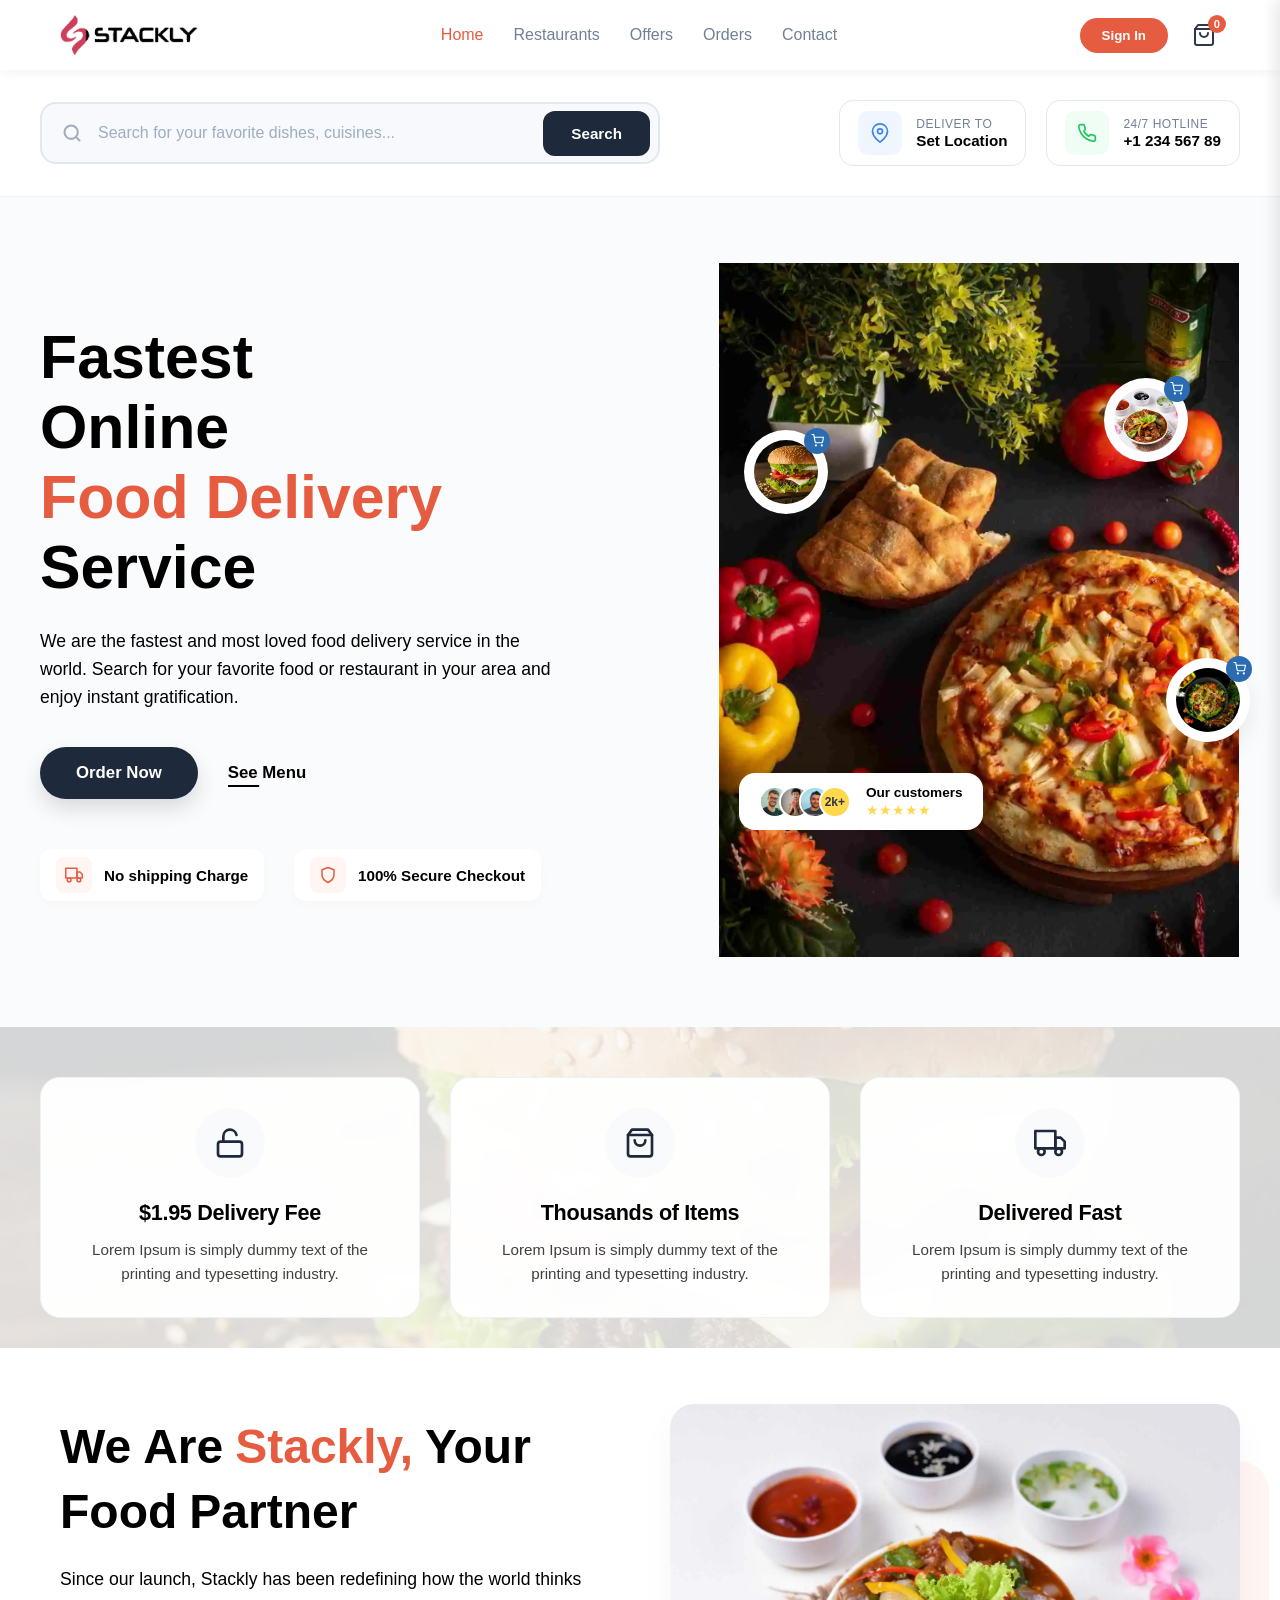
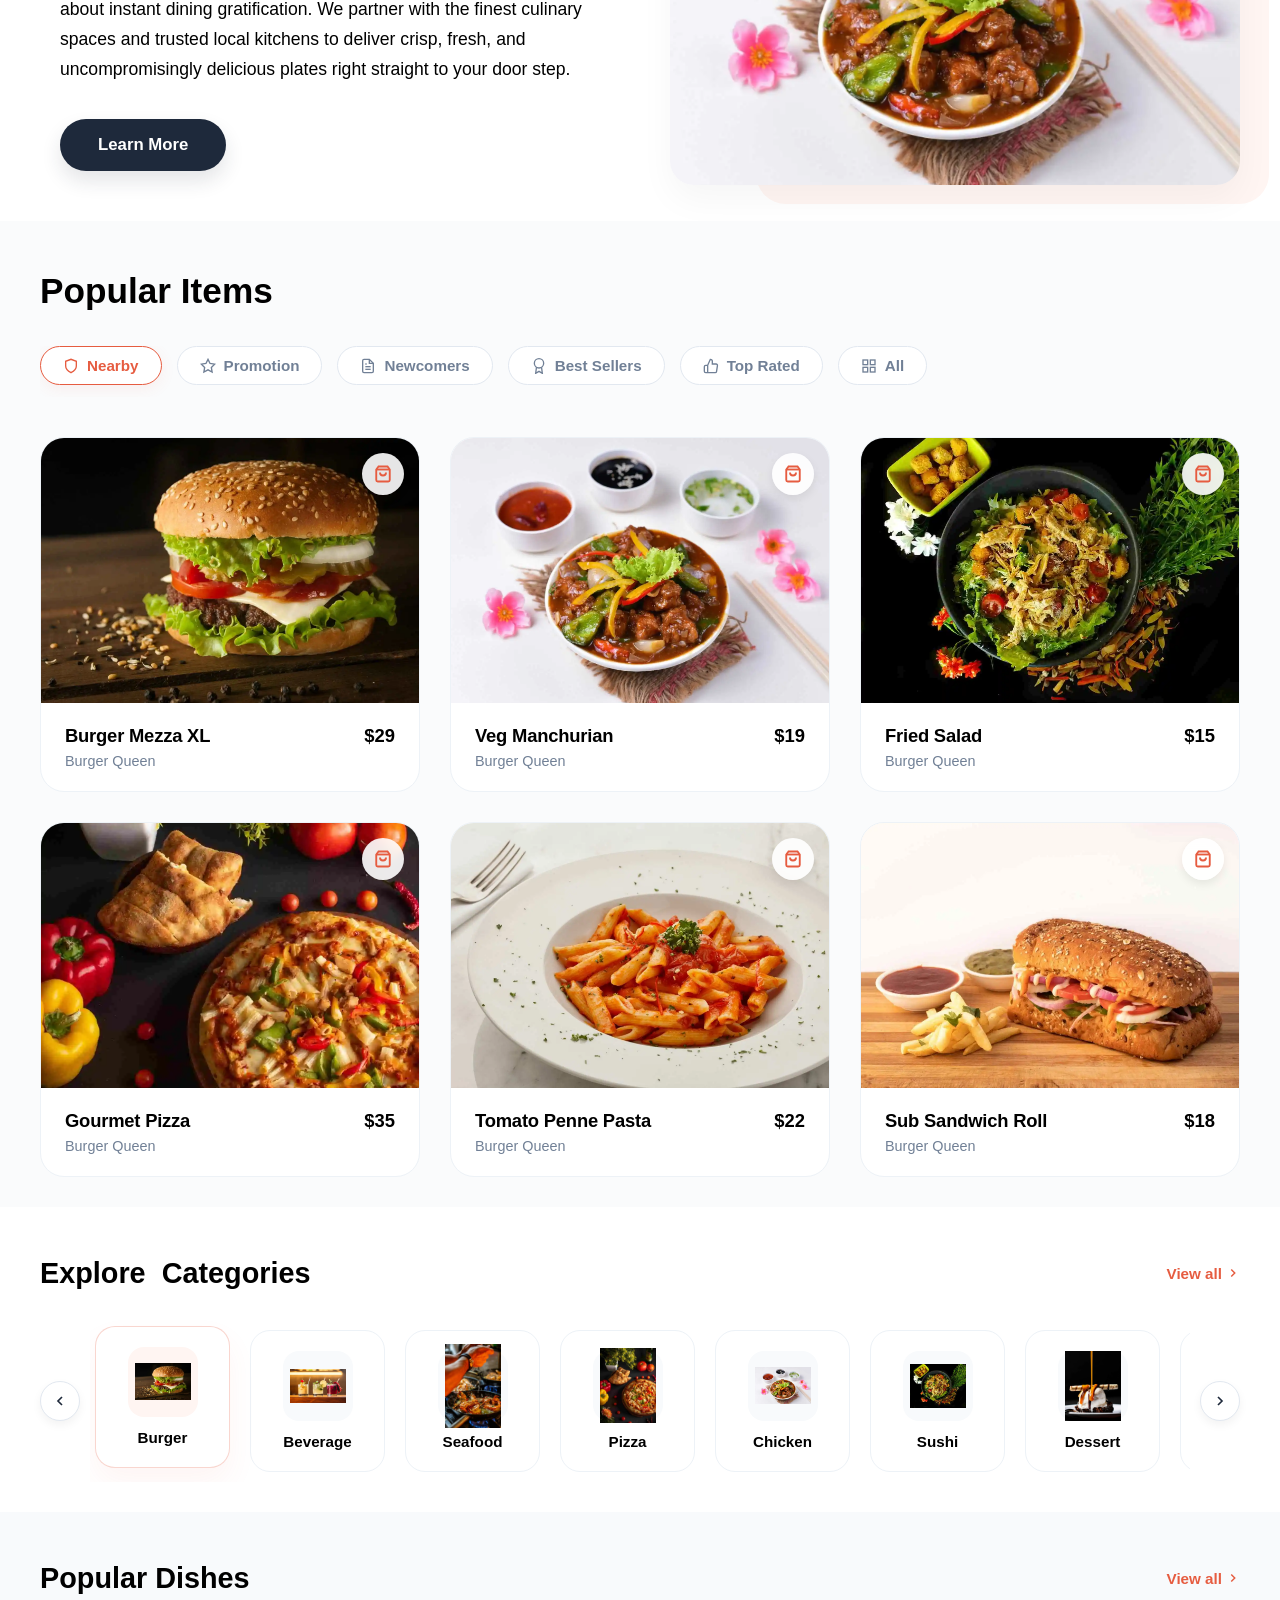
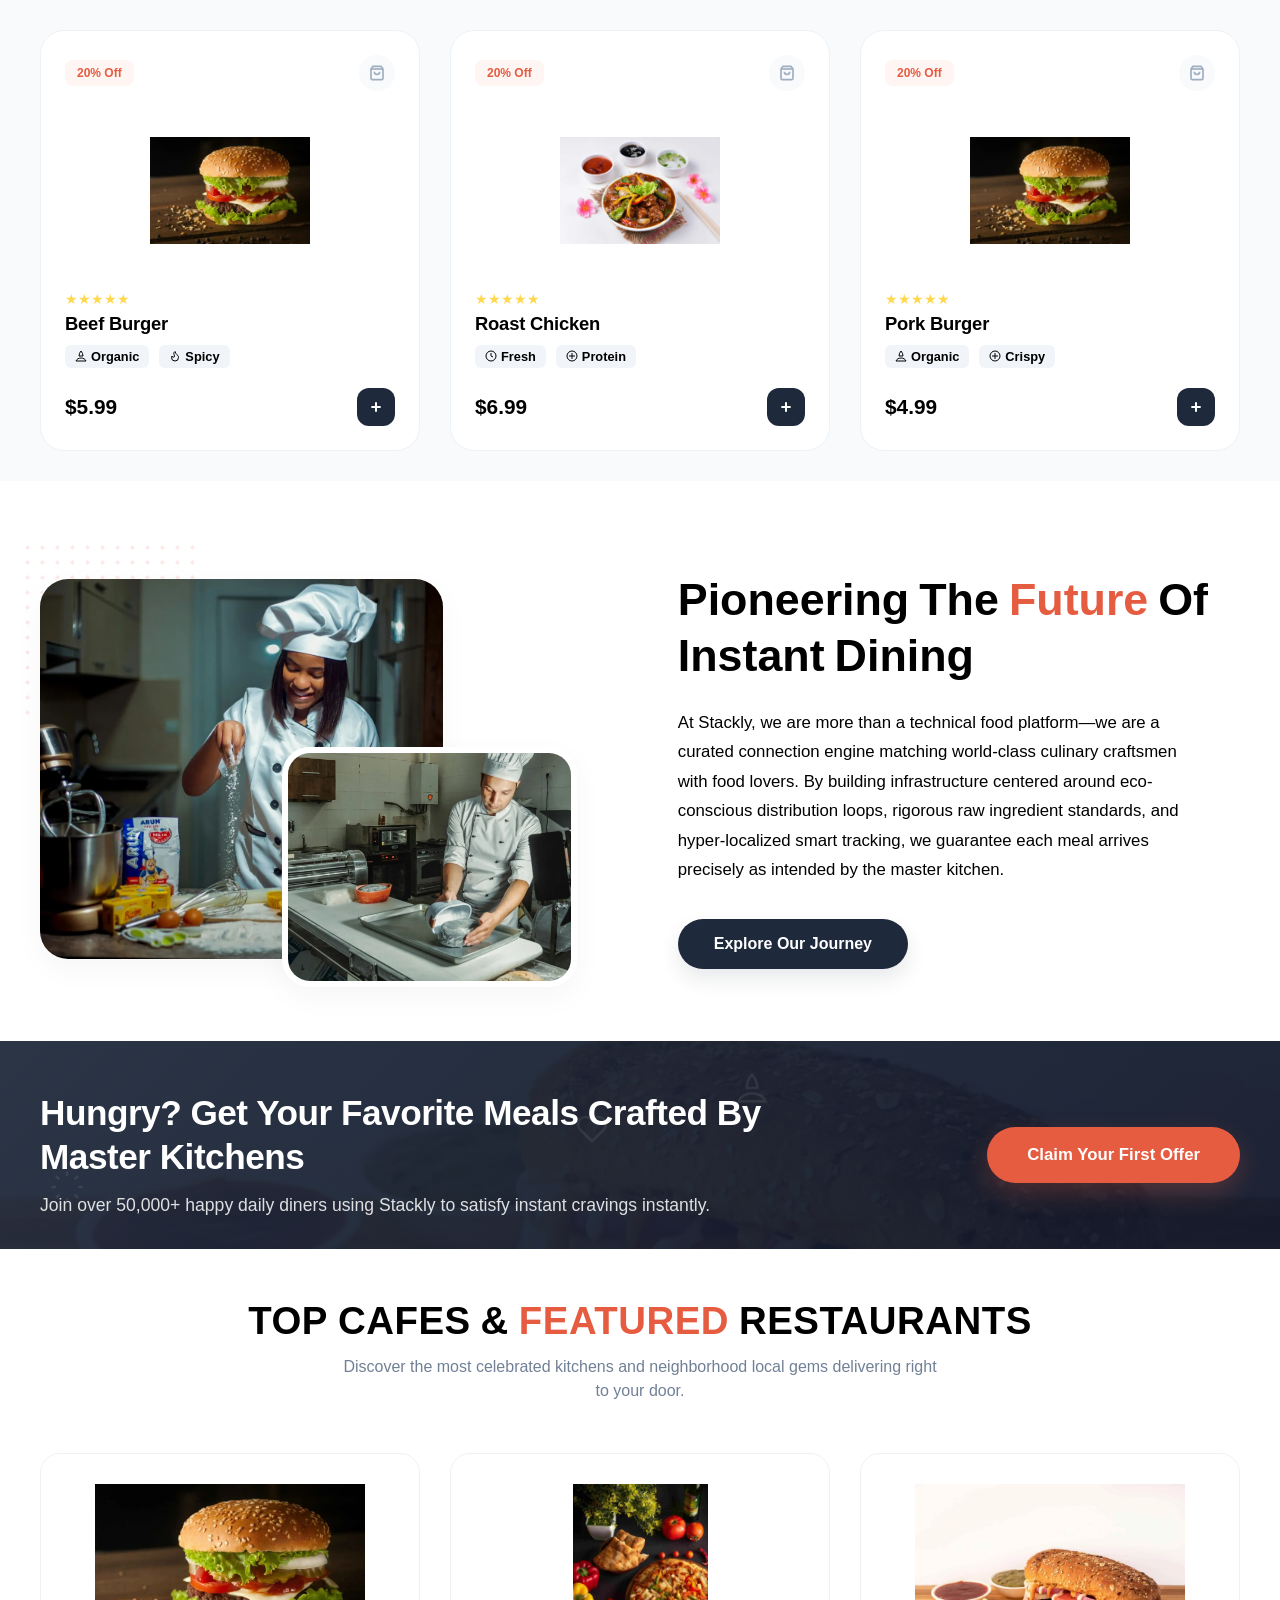
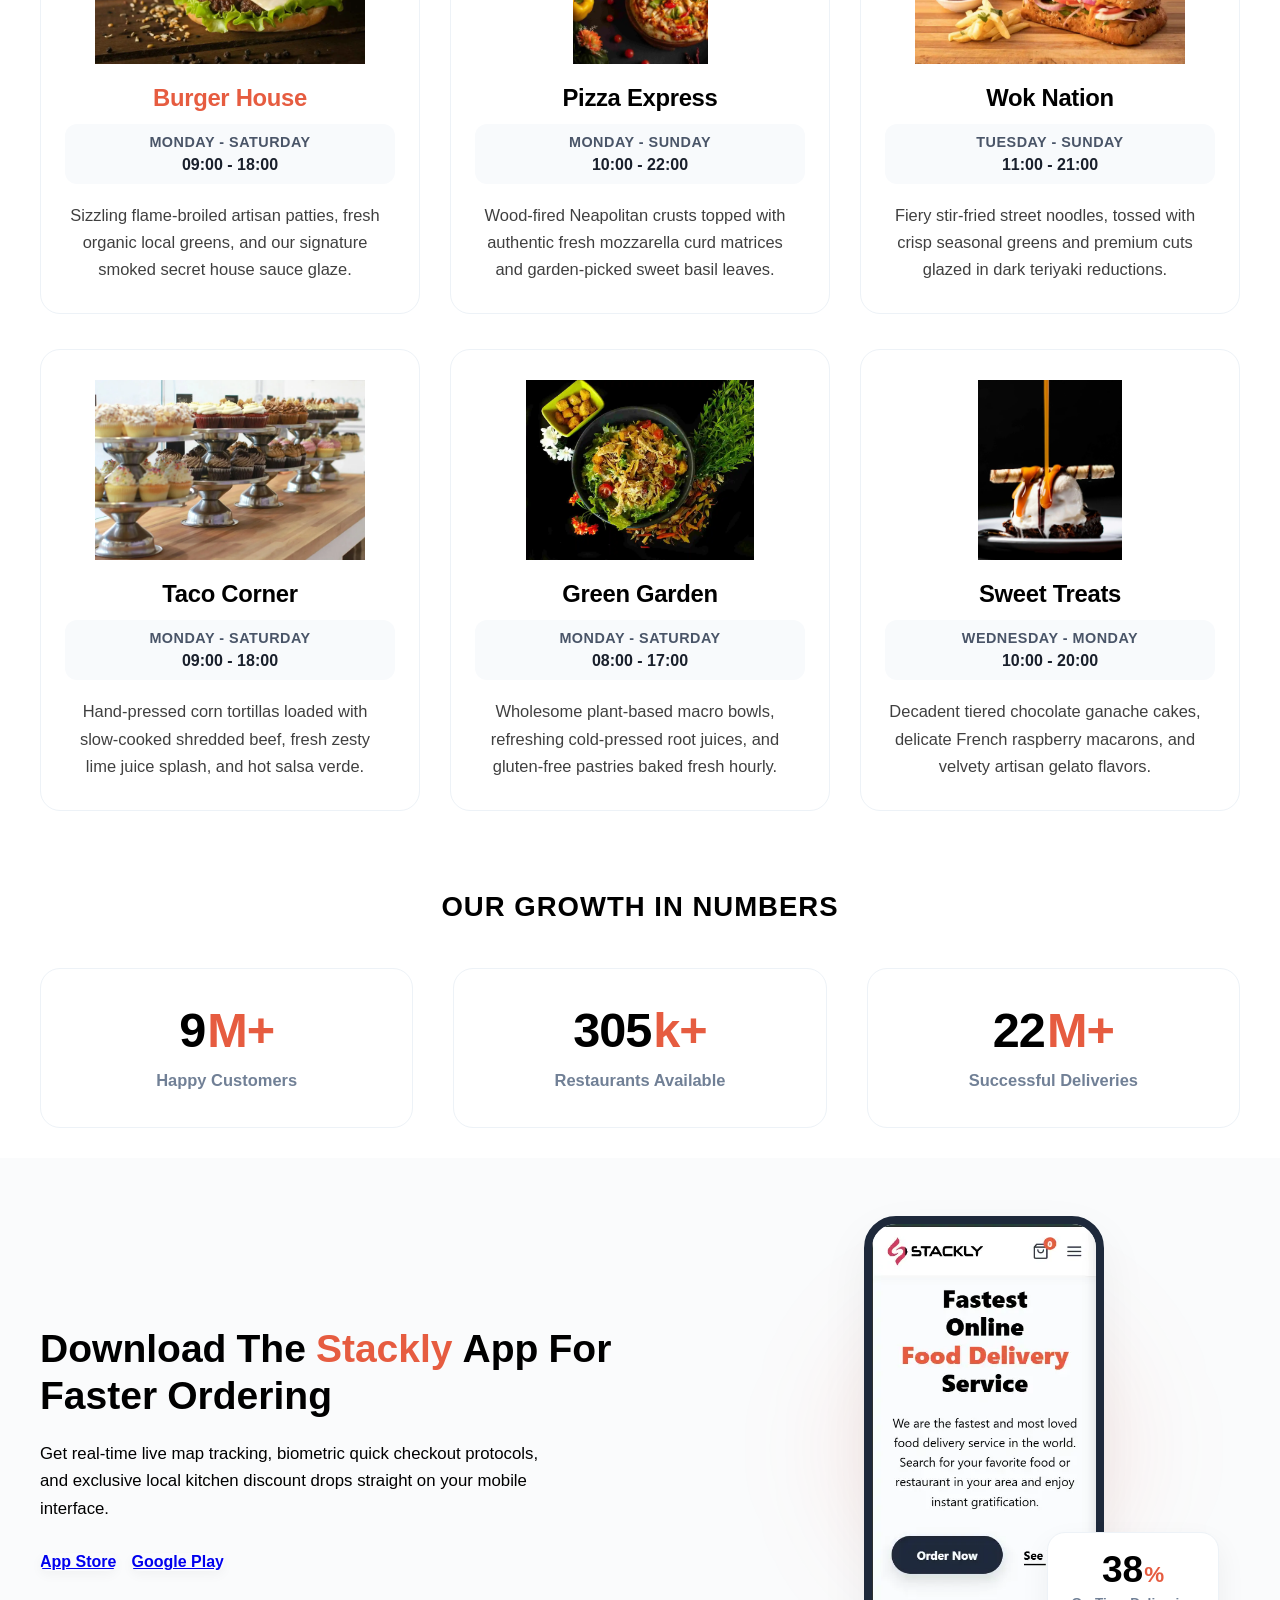
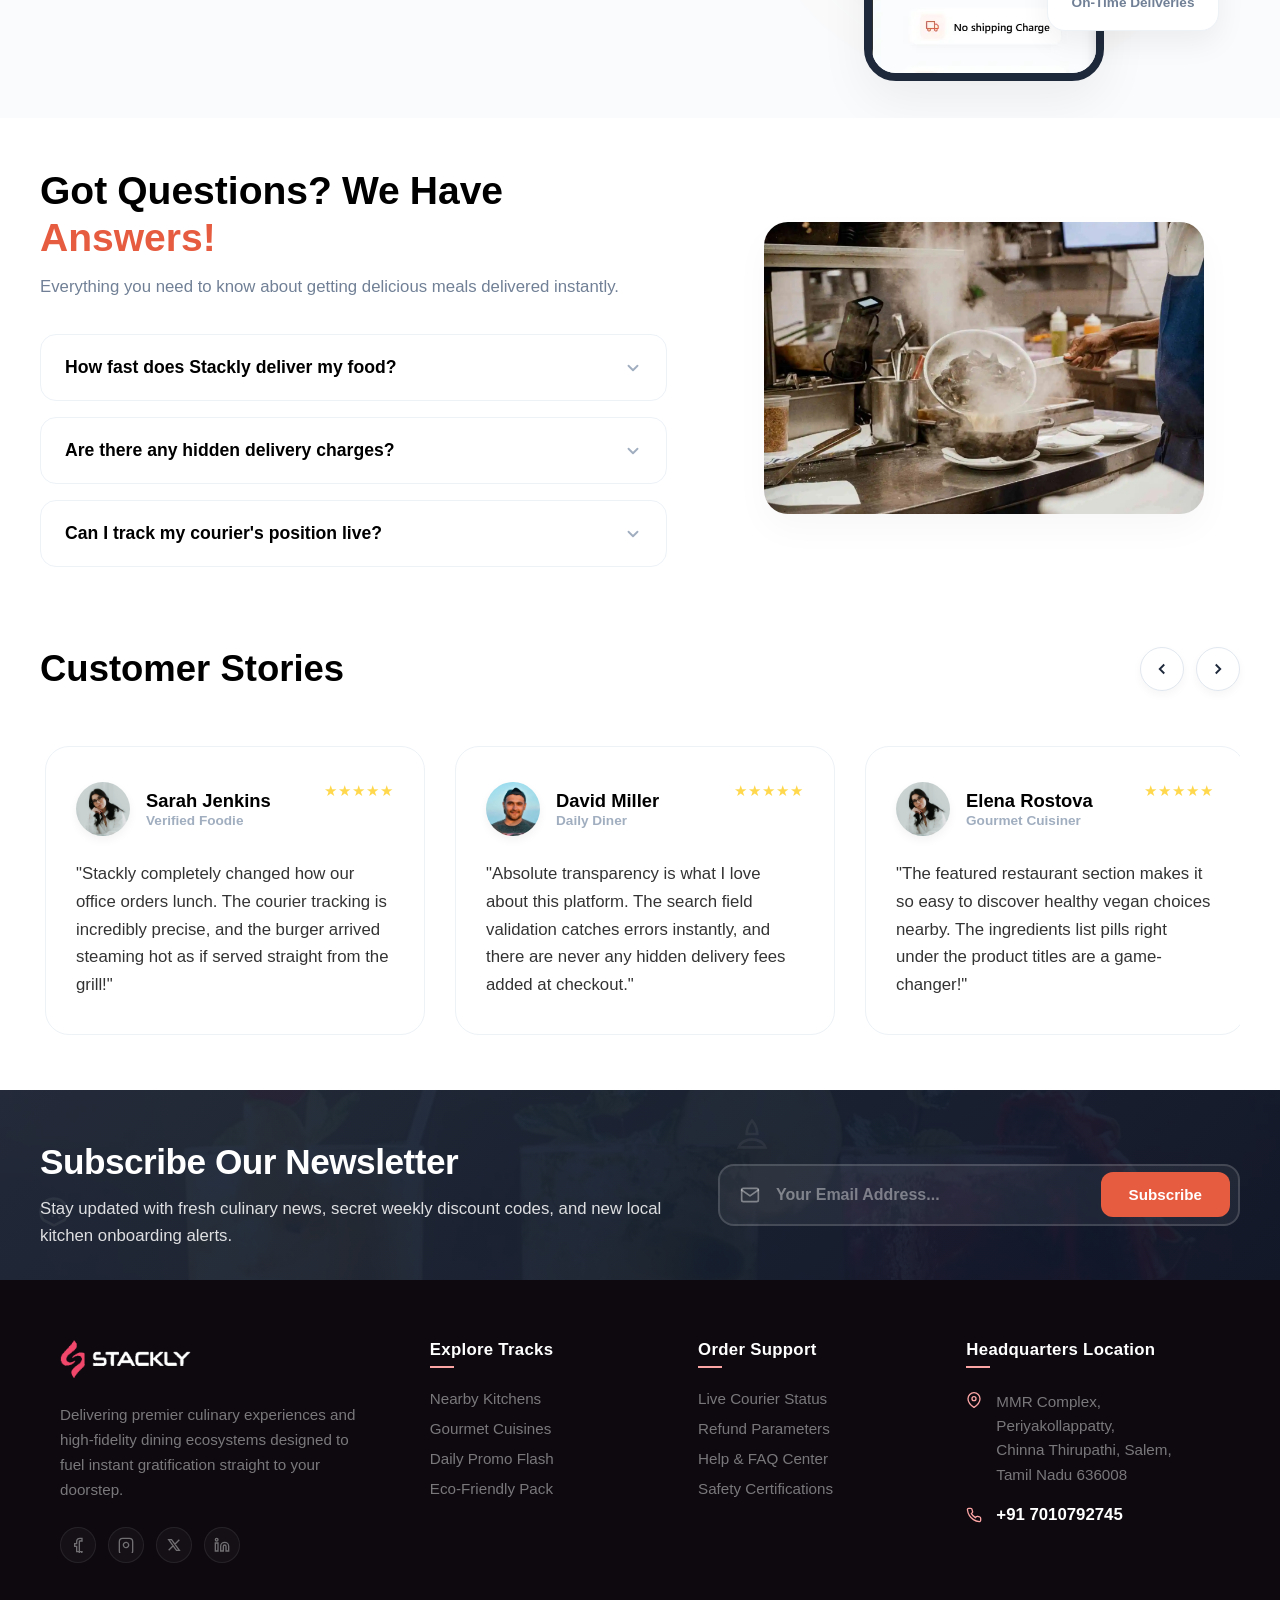
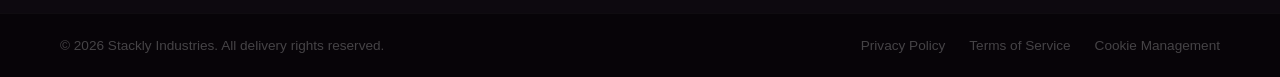
==== commit 1582b7bf: "images uploaing completed" ====
--- a/index.html
+++ b/index.html
@@ -67,7 +67,7 @@
         <div class="header-container">
             <!-- Brand Logo (Refreshes Page) -->
             <a href="index.html" class="logo-container" onclick="window.location.reload();">
-                <img src="https://placeholder.com" alt="Stackly Logo" class="brand-logo">
+                <img src="./assests/FD logo.webp" alt="Stackly Logo" class="brand-logo">
             </a>
 
             <!-- Desktop Navigation Menus (Centered) -->
@@ -81,7 +81,10 @@
 
             <!-- Right Side Actions (Auth, Cart, Hamburger Trigger) -->
             <div class="header-actions">
-                <button class="btn-auth">Sign In</button>
+                 <a href="login.html">
+    <button class="btn-auth">Sign In</button>
+</a>
+               
                 
                 <!-- Fixed Cart Icon using Inline SVG Vector -->
                 <a href="404.html" class="cart-icon-btn" title="View Cart">
@@ -128,7 +131,9 @@
             <a href="contact.html" class="mobile-nav-link">Contact</a>
         </nav>
         <div class="drawer-footer">
-            <button class="btn-auth-mobile">Sign In</button>
+     <button class="btn-auth-mobile" onclick="window.location.href='login.html'">
+    Sign In
+</button>
         </div>
     </aside>
 
@@ -539,8 +544,10 @@
             </p>
             
             <div class="hero-cta-group">
-                <button class="btn-primary-cta">Order Now</button>
-                <a href="#" class="btn-text-link">See Menu</a>
+            <button class="btn-primary-cta" onclick="window.location.href='404.html'">
+    Order Now
+</button>
+                <a href="404.html" class="btn-text-link">See Menu</a>
             </div>
             
             <!-- Sequential Trust Badges -->
@@ -567,29 +574,29 @@
             
             <!-- Main Courier Component Image -->
             <div class="main-image-wrapper">
-                <img src="https://placeholder.com" alt="Stackly Delivery Rider" class="delivery-hero-img">
+                <img src="./assests/hero img pi.webp" alt="Stackly Delivery Rider" class="delivery-hero-img">
             </div>
 
             <!-- Floating Product Food Badges -->
             <div class="floating-badge badge-burger">
-                <img src="https://placeholder.com" alt="Burger Choice">
+                <img src="./assests/burger.webp" alt="Burger Choice">
                 <span class="badge-cart-indicator"><svg viewBox="0 0 24 24" fill="none" stroke="currentColor" stroke-width="2"><circle cx="9" cy="21" r="1"></circle><circle cx="20" cy="21" r="1"></circle><path d="M1 1h4l2.68 13.39a2 2 0 0 0 2 1.61h9.72a2 2 0 0 0 2-1.61L23 6H6"></path></svg></span>
             </div>
             <div class="floating-badge badge-hotdog">
-                <img src="https://placeholder.com" alt="Hotdog Choice">
+                <img src="./assests/manchurian.webp" alt="Hotdog Choice">
                 <span class="badge-cart-indicator"><svg viewBox="0 0 24 24" fill="none" stroke="currentColor" stroke-width="2"><circle cx="9" cy="21" r="1"></circle><circle cx="20" cy="21" r="1"></circle><path d="M1 1h4l2.68 13.39a2 2 0 0 0 2 1.61h9.72a2 2 0 0 0 2-1.61L23 6H6"></path></svg></span>
             </div>
             <div class="floating-badge badge-combo">
-                <img src="https://placeholder.com" alt="Meal Choice">
+                <img src="./assests/salad veg.webp" alt="Meal Choice">
                 <span class="badge-cart-indicator"><svg viewBox="0 0 24 24" fill="none" stroke="currentColor" stroke-width="2"><circle cx="9" cy="21" r="1"></circle><circle cx="20" cy="21" r="1"></circle><path d="M1 1h4l2.68 13.39a2 2 0 0 0 2 1.61h9.72a2 2 0 0 0 2-1.61L23 6H6"></path></svg></span>
             </div>
 
             <!-- Social Proof Floating Review Card -->
             <div class="floating-card-customers">
                 <div class="customer-avatar-row">
-                    <img src="https://placeholder.com" alt="User 1" class="avatar-thumb">
-                    <img src="https://placeholder.com" alt="User 2" class="avatar-thumb">
-                    <img src="https://placeholder.com" alt="User 3" class="avatar-thumb">
+                    <img src="./assests/aris.webp" alt="User 1" class="avatar-thumb">
+                    <img src="./assests/arjun.webp" alt="User 2" class="avatar-thumb">
+                    <img src="./assests/devon mill.webp" alt="User 3" class="avatar-thumb">
                     <div class="avatar-count-badge">2k+</div>
                 </div>
                 <div class="customer-card-text">
@@ -1022,7 +1029,7 @@
 <!-- FEATURES SHOWCASE ROW -->
 <section class="features-showcase-section">
     <!-- Dedicated Graphic Image Tag for full-bleed section background visual -->
-    <img src="https://placeholder.com" alt="Showcase Background" class="features-bg-image-layer">
+    <img src="./assests/burger.webp" alt="Showcase Background" class="features-bg-image-layer">
 
     <div class="features-showcase-container" id="features-swap-container">
         
@@ -1266,7 +1273,9 @@
             </p>
             
             <div class="about-cta-container">
-                <button class="btn-about-floating-cta">Learn More</button>
+             <button class="btn-about-floating-cta" onclick="window.location.href='404.html'">
+    Learn More
+</button>
             </div>
         </div>
 
@@ -1276,7 +1285,7 @@
             <div class="about-media-backdrop"></div>
             <!-- Main Content Image Wrapper Grid -->
             <div class="about-image-frame">
-                <img src="https://placeholder.com" alt="Stackly Kitchen Story" class="about-main-img">
+                <img src="./assests/manchurian.webp" alt="Stackly Kitchen Story" class="about-main-img">
             </div>
         </div>
 
@@ -1584,7 +1593,7 @@
             <!-- Card Item 1 -->
             <div class="food-card">
                 <div class="card-media-wrap">
-                    <img src="https://placeholder.com" alt="Burger Mezza" class="food-item-img">
+                    <img src="./assests/burger.webp" alt="Burger Mezza" class="food-item-img">
                     <a href="404.html" class="interactive-cart-action" title="Add to Cart">
                         <svg viewBox="0 0 24 24" fill="none" stroke="currentColor" stroke-width="2.5"><path d="M6 2L3 6v14a2 2 0 0 0 2 2h14a2 2 0 0 0 2-2V6l-3-4z"></path><line x1="3" y1="6" x2="21" y2="6"></line><path d="M16 10a4 4 0 0 1-8 0"></path></svg>
                     </a>
@@ -1601,7 +1610,7 @@
             <!-- Card Item 2 -->
             <div class="food-card">
                 <div class="card-media-wrap">
-                    <img src="https://placeholder.com" alt="Veg Manchurian" class="food-item-img">
+                    <img src="./assests/manchurian.webp" alt="Veg Manchurian" class="food-item-img">
                     <a href="404.html" class="interactive-cart-action" title="Add to Cart">
                         <svg viewBox="0 0 24 24" fill="none" stroke="currentColor" stroke-width="2.5"><path d="M6 2L3 6v14a2 2 0 0 0 2 2h14a2 2 0 0 0 2-2V6l-3-4z"></path><line x1="3" y1="6" x2="21" y2="6"></line><path d="M16 10a4 4 0 0 1-8 0"></path></svg>
                     </a>
@@ -1618,7 +1627,7 @@
             <!-- Card Item 3 -->
             <div class="food-card">
                 <div class="card-media-wrap">
-                    <img src="https://placeholder.com" alt="Fried Salad" class="food-item-img">
+                    <img src="./assests/salad veg.webp" alt="Fried Salad" class="food-item-img">
                     <a href="404.html" class="interactive-cart-action" title="Add to Cart">
                         <svg viewBox="0 0 24 24" fill="none" stroke="currentColor" stroke-width="2.5"><path d="M6 2L3 6v14a2 2 0 0 0 2 2h14a2 2 0 0 0 2-2V6l-3-4z"></path><line x1="3" y1="6" x2="21" y2="6"></line><path d="M16 10a4 4 0 0 1-8 0"></path></svg>
                     </a>
@@ -1635,7 +1644,7 @@
             <!-- Card Item 4 -->
             <div class="food-card">
                 <div class="card-media-wrap">
-                    <img src="https://placeholder.com" alt="Gourmet Pizza" class="food-item-img">
+                    <img src="./assests/hero img pi.webp" alt="Gourmet Pizza" class="food-item-img">
                     <a href="404.html" class="interactive-cart-action" title="Add to Cart">
                         <svg viewBox="0 0 24 24" fill="none" stroke="currentColor" stroke-width="2.5"><path d="M6 2L3 6v14a2 2 0 0 0 2 2h14a2 2 0 0 0 2-2V6l-3-4z"></path><line x1="3" y1="6" x2="21" y2="6"></line><path d="M16 10a4 4 0 0 1-8 0"></path></svg>
                     </a>
@@ -1652,7 +1661,7 @@
             <!-- Card Item 5 -->
             <div class="food-card">
                 <div class="card-media-wrap">
-                    <img src="https://placeholder.com" alt="Tomato Penne Pasta" class="food-item-img">
+                    <img src="./assests/pasta.webp" alt="Tomato Penne Pasta" class="food-item-img">
                     <a href="404.html" class="interactive-cart-action" title="Add to Cart">
                         <svg viewBox="0 0 24 24" fill="none" stroke="currentColor" stroke-width="2.5"><path d="M6 2L3 6v14a2 2 0 0 0 2 2h14a2 2 0 0 0 2-2V6l-3-4z"></path><line x1="3" y1="6" x2="21" y2="6"></line><path d="M16 10a4 4 0 0 1-8 0"></path></svg>
                     </a>
@@ -1669,7 +1678,7 @@
             <!-- Card Item 6 -->
             <div class="food-card">
                 <div class="card-media-wrap">
-                    <img src="https://placeholder.com" alt="Sub Sandwich" class="food-item-img">
+                    <img src="./assests/sandwich.webp" alt="Sub Sandwich" class="food-item-img">
                     <a href="404.html" class="interactive-cart-action" title="Add to Cart">
                         <svg viewBox="0 0 24 24" fill="none" stroke="currentColor" stroke-width="2.5"><path d="M6 2L3 6v14a2 2 0 0 0 2 2h14a2 2 0 0 0 2-2V6l-3-4z"></path><line x1="3" y1="6" x2="21" y2="6"></line><path d="M16 10a4 4 0 0 1-8 0"></path></svg>
                     </a>
@@ -2020,47 +2029,47 @@
             <div class="slider-track-container" id="category-track">
                 <!-- Card 1 -->
                 <div class="category-slide-card active">
-                    <div class="cat-img-box"><img src="https://placeholder.com" alt="Burger Category"></div>
+                    <div class="cat-img-box"><img src="./assests/burger.webp" alt="Burger Category"></div>
                     <span class="cat-label">Burger</span>
                 </div>
                 <!-- Card 2 -->
                 <div class="category-slide-card">
-                    <div class="cat-img-box"><img src="https://placeholder.com" alt="Beverage Category"></div>
+                    <div class="cat-img-box"><img src="./assests/beverages.webp" alt="Beverage Category"></div>
                     <span class="cat-label">Beverage</span>
                 </div>
                 <!-- Card 3 -->
                 <div class="category-slide-card">
-                    <div class="cat-img-box"><img src="https://placeholder.com" alt="Seafood Category"></div>
+                    <div class="cat-img-box"><img src="./assests/seafood.webp" alt="Seafood Category"></div>
                     <span class="cat-label">Seafood</span>
                 </div>
                 <!-- Card 4 -->
                 <div class="category-slide-card">
-                    <div class="cat-img-box"><img src="https://placeholder.com" alt="Pizza Category"></div>
+                    <div class="cat-img-box"><img src="./assests/hero img pi.webp" alt="Pizza Category"></div>
                     <span class="cat-label">Pizza</span>
                 </div>
                 <!-- Card 5 -->
                 <div class="category-slide-card">
-                    <div class="cat-img-box"><img src="https://placeholder.com" alt="Chicken Category"></div>
+                    <div class="cat-img-box"><img src="./assests/manchurian.webp" alt="Chicken Category"></div>
                     <span class="cat-label">Chicken</span>
                 </div>
                 <!-- Added New Card 6 -->
                 <div class="category-slide-card">
-                    <div class="cat-img-box"><img src="https://placeholder.com" alt="Sushi Category"></div>
+                    <div class="cat-img-box"><img src="./assests/salad veg.webp" alt="Sushi Category"></div>
                     <span class="cat-label">Sushi</span>
                 </div>
                 <!-- Added New Card 7 -->
                 <div class="category-slide-card">
-                    <div class="cat-img-box"><img src="https://placeholder.com" alt="Dessert Category"></div>
+                    <div class="cat-img-box"><img src="./assests/dessert.webp" alt="Dessert Category"></div>
                     <span class="cat-label">Dessert</span>
                 </div>
                 <!-- Added New Card 8 -->
                 <div class="category-slide-card">
-                    <div class="cat-img-box"><img src="https://placeholder.com" alt="Pasta Category"></div>
+                    <div class="cat-img-box"><img src="./assests/pasta.webp" alt="Pasta Category"></div>
                     <span class="cat-label">Pasta</span>
                 </div>
                 <!-- Added New Card 9 -->
                 <div class="category-slide-card">
-                    <div class="cat-img-box"><img src="https://placeholder.com" alt="Bakery Category"></div>
+                    <div class="cat-img-box"><img src="./assests/catering.webp" alt="Bakery Category"></div>
                     <span class="cat-label">Bakery</span>
                 </div>
             </div>
@@ -2349,7 +2358,7 @@
                     </a>
                 </div>
                 <div class="dish-image-wrapper">
-                    <img src="https://placeholder.com" alt="Beef Burger" class="dish-thumb-img">
+                    <img src="./assests/burger.webp" alt="Beef Burger" class="dish-thumb-img">
                 </div>
                 <div class="dish-meta-wrapper">
                     <div class="dish-star-rating">★★★★★</div>
@@ -2379,7 +2388,7 @@
                     </a>
                 </div>
                 <div class="dish-image-wrapper">
-                    <img src="https://placeholder.com" alt="Roast Chicken" class="dish-thumb-img">
+                    <img src="./assests/manchurian.webp" alt="Roast Chicken" class="dish-thumb-img">
                 </div>
                 <div class="dish-meta-wrapper">
                     <div class="dish-star-rating">★★★★★</div>
@@ -2409,7 +2418,7 @@
                     </a>
                 </div>
                 <div class="dish-image-wrapper">
-                    <img src="https://placeholder.com" alt="Pork Burger" class="dish-thumb-img">
+                    <img src="./assests/burger.webp" alt="Pork Burger" class="dish-thumb-img">
                 </div>
                 <div class="dish-meta-wrapper">
                     <div class="dish-star-rating">★★★★★</div>
@@ -2711,10 +2720,10 @@
         <div class="wwa-media-collage" id="wwa-media-slide">
             <!-- Asymmetrical overlapping image grid design patterns -->
             <div class="collage-frame image-main-frame">
-                <img src="https://placeholder.com" alt="Our Professional Chefs" class="wwa-img">
+                <img src="./assests/leader 1.webp" alt="Our Professional Chefs" class="wwa-img">
             </div>
             <div class="collage-frame image-sub-frame">
-                <img src="https://placeholder.com" alt="Premium Food Inspection" class="wwa-img">
+                <img src="./assests/leader 2.webp" alt="Premium Food Inspection" class="wwa-img">
             </div>
             <!-- Abstract visual backdrop element accent marker -->
             <div class="wwa-dot-backdrop"></div>
@@ -3039,7 +3048,7 @@
 <!-- FULL WIDTH 2-LINE CTA BANNER SECTION -->
 <section class="full-width-cta-section" id="banner-trigger-zone">
     <!-- Dedicated high-definition texture/pattern background image layer -->
-    <img src="https://placeholder.com" alt="Banner Pattern Backdrop" class="cta-banner-bg-img">
+    <img src="./assests/sandwich.webp" alt="Banner Pattern Backdrop" class="cta-banner-bg-img">
     
     <!-- Floating Vector Icons Context Backdrop Canvas Elements -->
     <div class="banner-floating-vectors-canvas">
@@ -3322,7 +3331,7 @@
             <!-- Vendor Card 1 -->
             <div class="vendor-display-card scroll-stagger-item">
                 <div class="vendor-img-frame">
-                    <img src="https://placeholder.com" alt="Burger House Gourmet" class="vendor-thumb-asset">
+                    <img src="./assests/burger.webp" alt="Burger House Gourmet" class="vendor-thumb-asset">
                 </div>
                 <div class="vendor-info-stack">
                     <h3 class="vendor-name-title highlighted-coral">Burger House</h3>
@@ -3339,7 +3348,7 @@
             <!-- Vendor Card 2 -->
             <div class="vendor-display-card scroll-stagger-item">
                 <div class="vendor-img-frame">
-                    <img src="https://placeholder.com" alt="Pizza Express Kitchen" class="vendor-thumb-asset">
+                    <img src="./assests/hero img pi.webp" alt="Pizza Express Kitchen" class="vendor-thumb-asset">
                 </div>
                 <div class="vendor-info-stack">
                     <h3 class="vendor-name-title">Pizza Express</h3>
@@ -3356,7 +3365,7 @@
             <!-- Vendor Card 3 -->
             <div class="vendor-display-card scroll-stagger-item">
                 <div class="vendor-img-frame">
-                    <img src="https://placeholder.com" alt="Wok Nation Express" class="vendor-thumb-asset">
+                    <img src="./assests/sandwich.webp" alt="Wok Nation Express" class="vendor-thumb-asset">
                 </div>
                 <div class="vendor-info-stack">
                     <h3 class="vendor-name-title">Wok Nation</h3>
@@ -3373,7 +3382,7 @@
             <!-- Vendor Card 4 -->
             <div class="vendor-display-card scroll-stagger-item">
                 <div class="vendor-img-frame">
-                    <img src="https://placeholder.com" alt="Taco Corner Cantina" class="vendor-thumb-asset">
+                    <img src="./assests/catering.webp" alt="Taco Corner Cantina" class="vendor-thumb-asset">
                 </div>
                 <div class="vendor-info-stack">
                     <h3 class="vendor-name-title">Taco Corner</h3>
@@ -3390,7 +3399,7 @@
             <!-- Vendor Card 5 -->
             <div class="vendor-display-card scroll-stagger-item">
                 <div class="vendor-img-frame">
-                    <img src="https://placeholder.com" alt="Green Garden Bistro" class="vendor-thumb-asset">
+                    <img src="./assests/salad veg.webp" alt="Green Garden Bistro" class="vendor-thumb-asset">
                 </div>
                 <div class="vendor-info-stack">
                     <h3 class="vendor-name-title">Green Garden</h3>
@@ -3407,7 +3416,7 @@
             <!-- Vendor Card 6 -->
             <div class="vendor-display-card scroll-stagger-item">
                 <div class="vendor-img-frame">
-                    <img src="https://placeholder.com" alt="Sweet Treats Patisserie" class="vendor-thumb-asset">
+                    <img src="./assests/dessert.webp" alt="Sweet Treats Patisserie" class="vendor-thumb-asset">
                 </div>
                 <div class="vendor-info-stack">
                     <h3 class="vendor-name-title">Sweet Treats</h3>
@@ -3642,6 +3651,44 @@
     .vendor-description-text { font-size: 1rem; line-height: 1.6; }
     .schedule-days { font-size: 0.85rem; }
     .schedule-hours { font-size: 0.95rem; }
+}
+
+
+/* FIX: Uniform Image Dimensions for All Vendor Cards */
+.vendors-section .vendor-img-frame {
+    width: 100%;
+    height: 180px;
+    flex: 0 0 180px;
+    display: flex;
+    align-items: center;
+    justify-content: center;
+    overflow: hidden;
+    margin-bottom: 20px;
+}
+
+.vendors-section .vendor-thumb-asset {
+    display: block;
+    width: 100%;
+    height: 100%;
+    max-width: 100%;
+    max-height: 100%;
+    object-fit: contain;
+    object-position: center;
+}
+
+/* Keep the same image height on tablets and mobile */
+@media (max-width: 991px) {
+    .vendors-section .vendor-img-frame {
+        height: 180px;
+        flex-basis: 180px;
+    }
+}
+
+@media (max-width: 680px) {
+    .vendors-section .vendor-img-frame {
+        height: 200px;
+        flex-basis: 200px;
+    }
 }
 
 </style>
@@ -3989,14 +4036,15 @@
             </p>
             
             <!-- Store CTA Actions linking to 404 fallback page -->
-            <div class="store-links-row" id="download-btn-rise">
-                <a href="404.html" class="store-badge-action" title="Download on iOS App Store">
-                    <img src="https://placeholder.com" alt="App Store Badge">
-                </a>
-                <a href="404.html" class="store-badge-action" title="Download on Google Play Store">
-                    <img src="https://placeholder.com" alt="Google Play Badge">
-                </a>
-            </div>
+           <div class="store-links-row" id="download-btn-rise">
+    <a href="404.html" class="store-badge-action" title="Download on iOS App Store">
+        <strong>App Store</strong>
+    </a>
+
+    <a href="404.html" class="store-badge-action" title="Download on Google Play Store">
+        <strong>Google Play</strong>
+    </a>
+</div>
         </div>
 
         <!-- Right Side: Phone Imagery Overlay with Interactive Live Counters -->
@@ -4005,7 +4053,7 @@
             <div class="media-glow-backdrop"></div>
             
             <div class="app-mockup-frame">
-                <img src="https://placeholder.com" alt="Stackly Mobile Interface" class="phone-mockup-img">
+                <img src="./assests/FD responsive snip.webp" alt="Stackly Mobile Interface" class="phone-mockup-img">
             </div>
 
             <!-- Floating Right Live Stats Overlay Counter Card -->
@@ -4425,7 +4473,7 @@
             <!-- Decorative Vector Elements Background Aura Shadow Ring -->
             <div class="faq-media-halo"></div>
             <div class="faq-image-frame">
-                <img src="https://placeholder.com" alt="Stackly Customer Help Desk" class="faq-main-img">
+                <img src="./assests/kitchen.webp" alt="Stackly Customer Help Desk" class="faq-main-img">
             </div>
         </div>
 
@@ -4787,7 +4835,7 @@
                 <div class="card-glow-overlay"></div>
                 <div class="testimonial-upper-row">
                     <div class="user-profile-meta">
-                        <img src="https://placeholder.com" alt="Sarah Jenkins" class="user-avatar-img">
+                        <img src="./assests/rose.webp" alt="Sarah Jenkins" class="user-avatar-img">
                         <div class="user-name-stack">
                             <h3 class="client-name">Sarah Jenkins</h3>
                             <span class="client-title">Verified Foodie</span>
@@ -4806,7 +4854,7 @@
                 <div class="card-glow-overlay"></div>
                 <div class="testimonial-upper-row">
                     <div class="user-profile-meta">
-                        <img src="https://placeholder.com" alt="David Miller" class="user-avatar-img">
+                        <img src="./assests/devon mill.webp" alt="David Miller" class="user-avatar-img">
                         <div class="user-name-stack">
                             <h3 class="client-name">David Miller</h3>
                             <span class="client-title">Daily Diner</span>
@@ -4824,7 +4872,7 @@
                 <div class="card-glow-overlay"></div>
                 <div class="testimonial-upper-row">
                     <div class="user-profile-meta">
-                        <img src="https://placeholder.com" alt="Elena Rostova" class="user-avatar-img">
+                        <img src="./assests/rose.webp" alt="Elena Rostova" class="user-avatar-img">
                         <div class="user-name-stack">
                             <h3 class="client-name">Elena Rostova</h3>
                             <span class="client-title">Gourmet Cuisiner</span>
@@ -5171,7 +5219,7 @@
 <!-- FULL WIDTH SUBSCRIBE CTA BANNER SECTION -->
 <section class="subscribe-banner-section" id="subscribe-trigger-zone">
     <!-- Subtle backdrop texture pattern image tag -->
-    <img src="https://placeholder.com" alt="Subscribe Backdrop Pattern" class="sub-banner-bg-asset">
+    <img src="./assests/beverages.webp" alt="Subscribe Backdrop Pattern" class="sub-banner-bg-asset">
     
     <!-- Floating Vector Elements Backdrop Layer -->
     <div class="sub-floating-vectors-canvas">
@@ -5576,7 +5624,7 @@
         <div class="footer-column brand-profile-col">
             <a href="#" class="footer-logo-btn" id="back-to-top-trigger" title="Back to Top">
                 <!-- Img tag provided for your custom brand asset logo -->
-                <img src="https://placeholder.com" alt="Stackly Logo" class="footer-brand-logo">
+                <img src="./assests/FD footer logo.webp" alt="Stackly Logo" class="footer-brand-logo">
             </a>
             <p class="footer-bio-text">
                 Delivering premier culinary experiences and high-fidelity dining ecosystems designed to fuel instant gratification straight to your doorstep.
